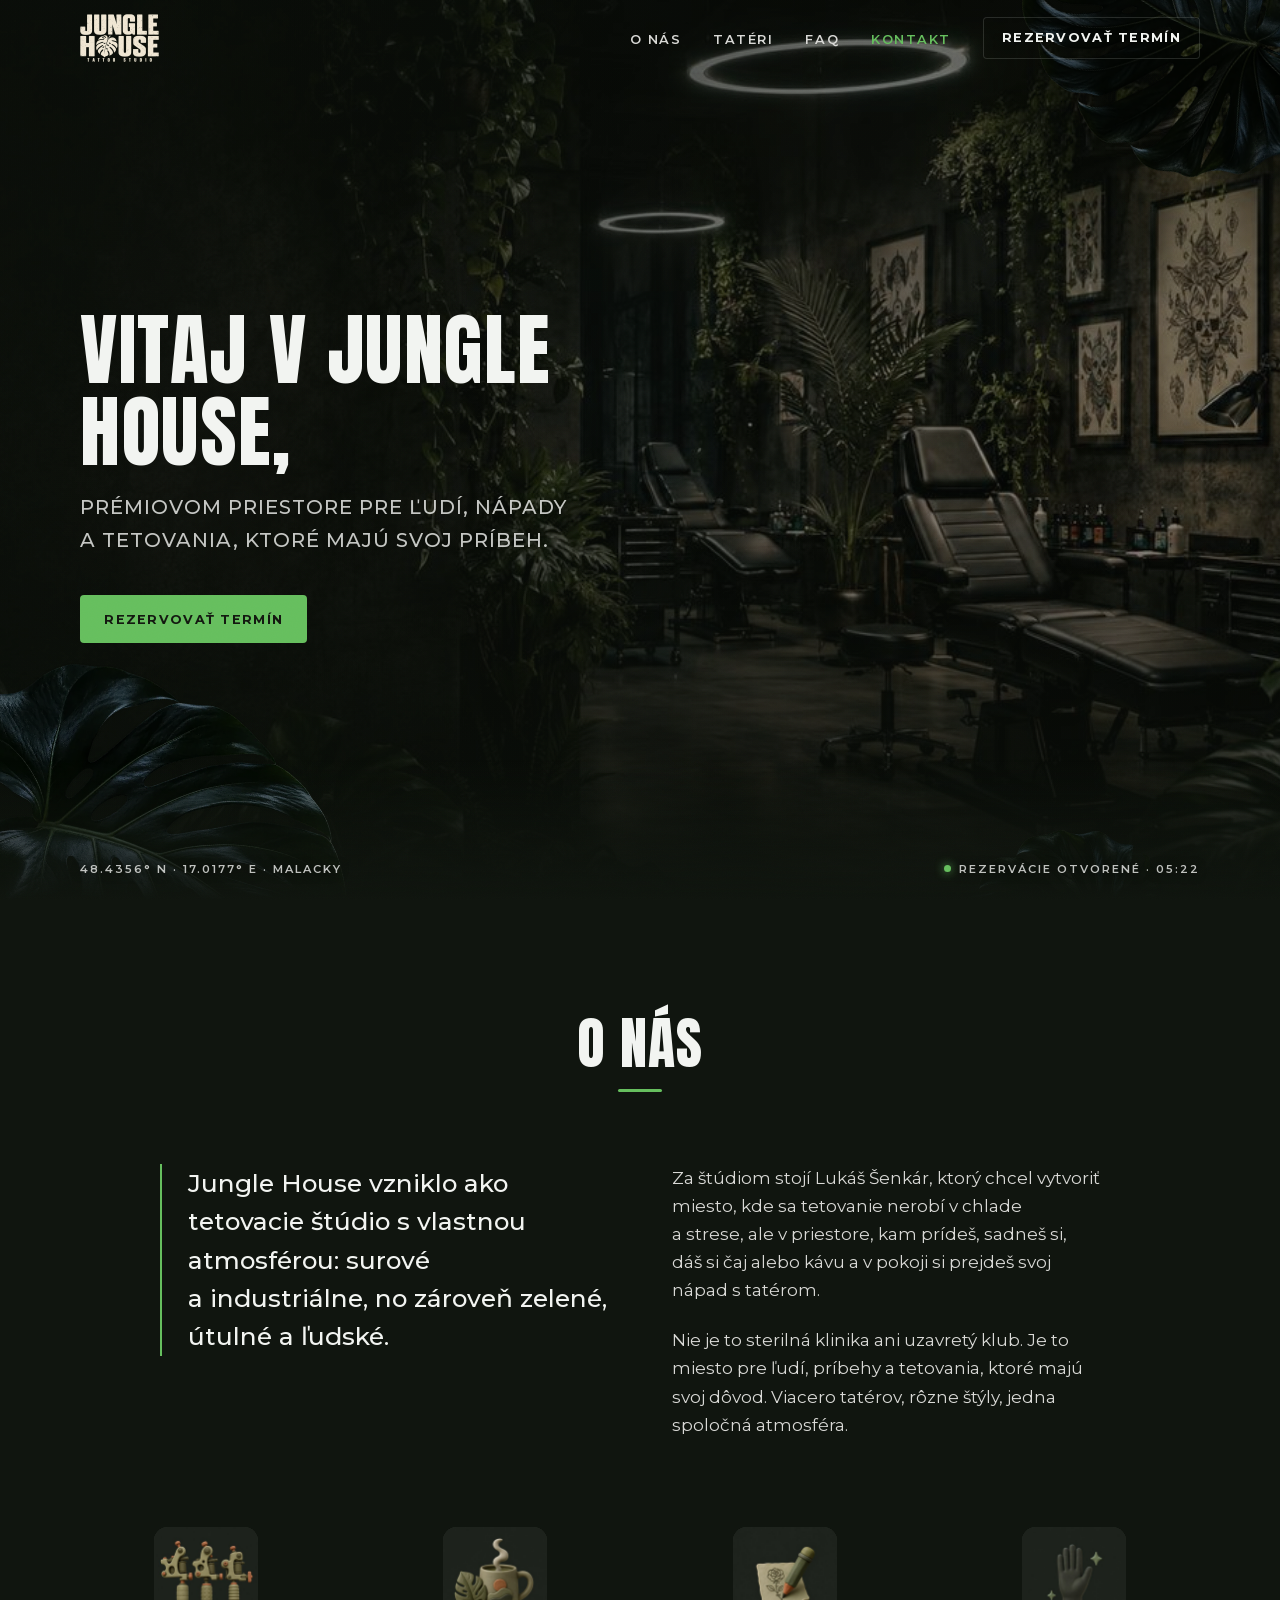
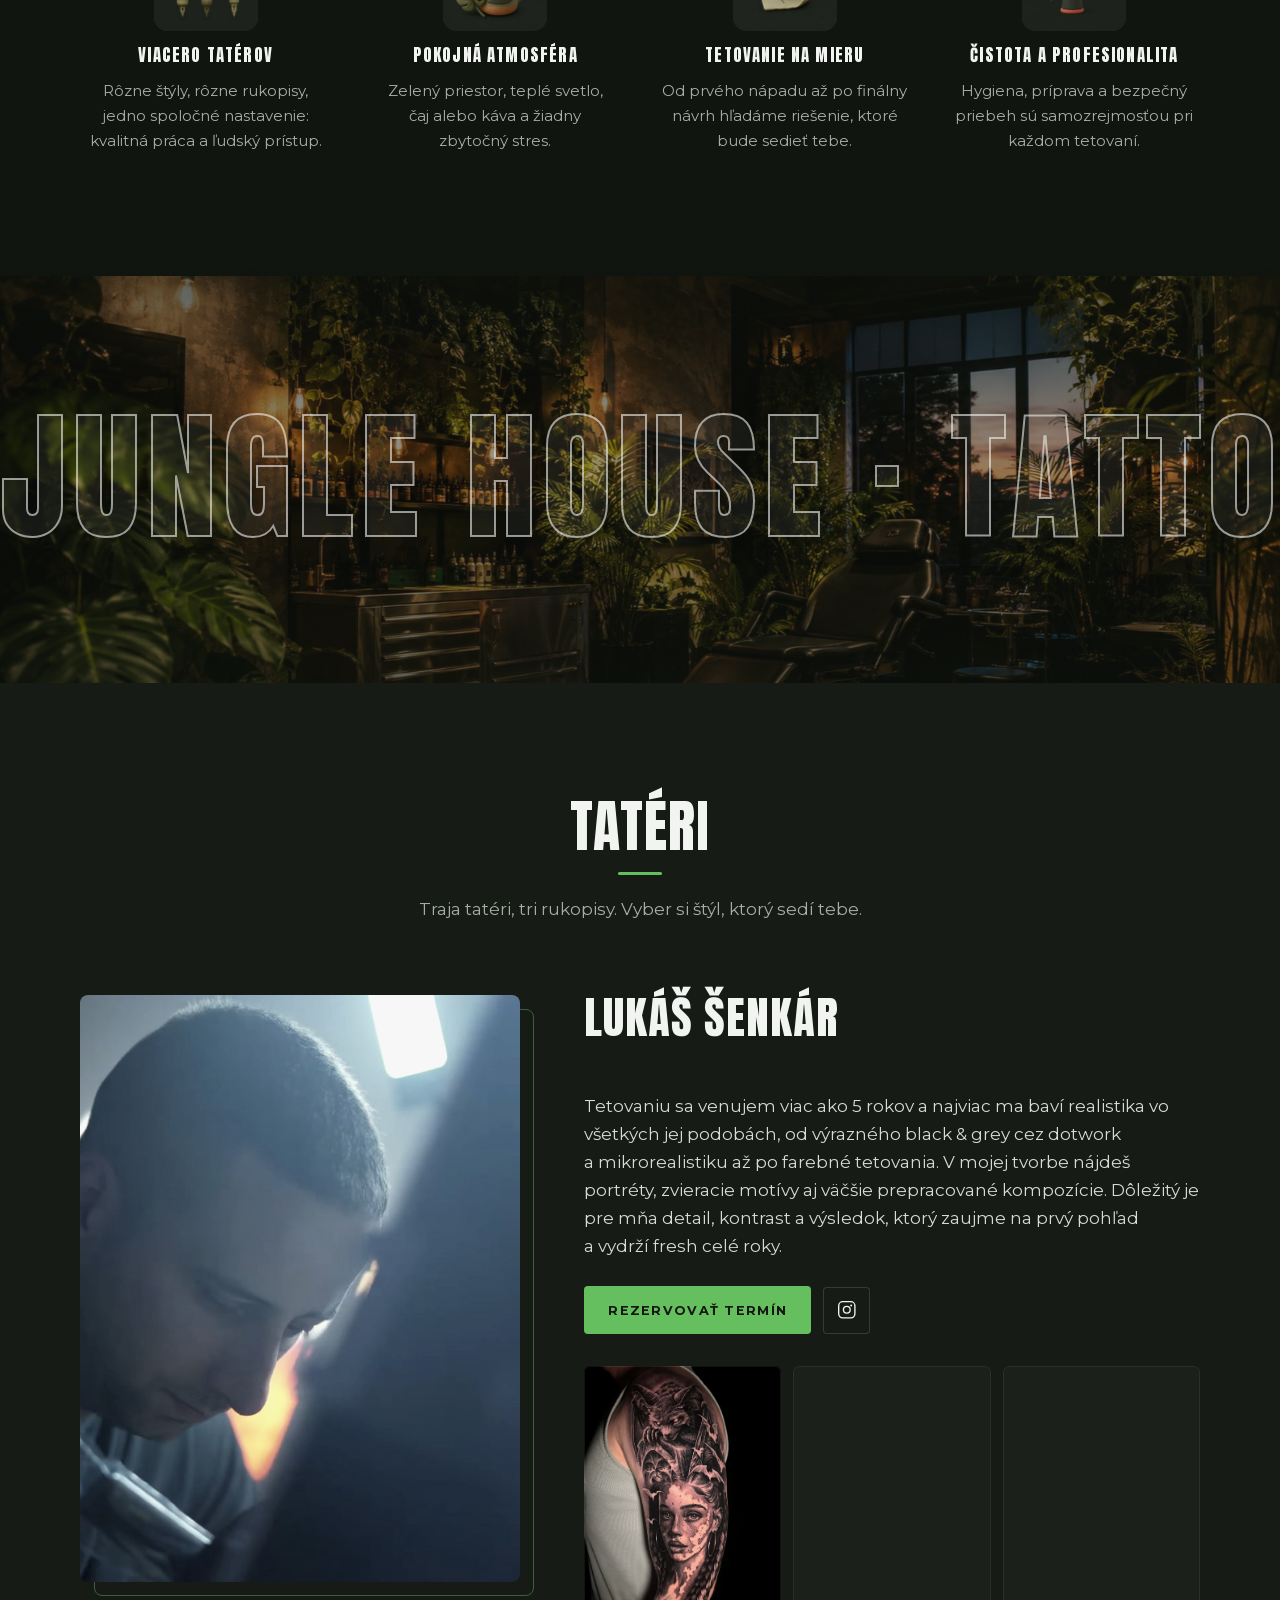
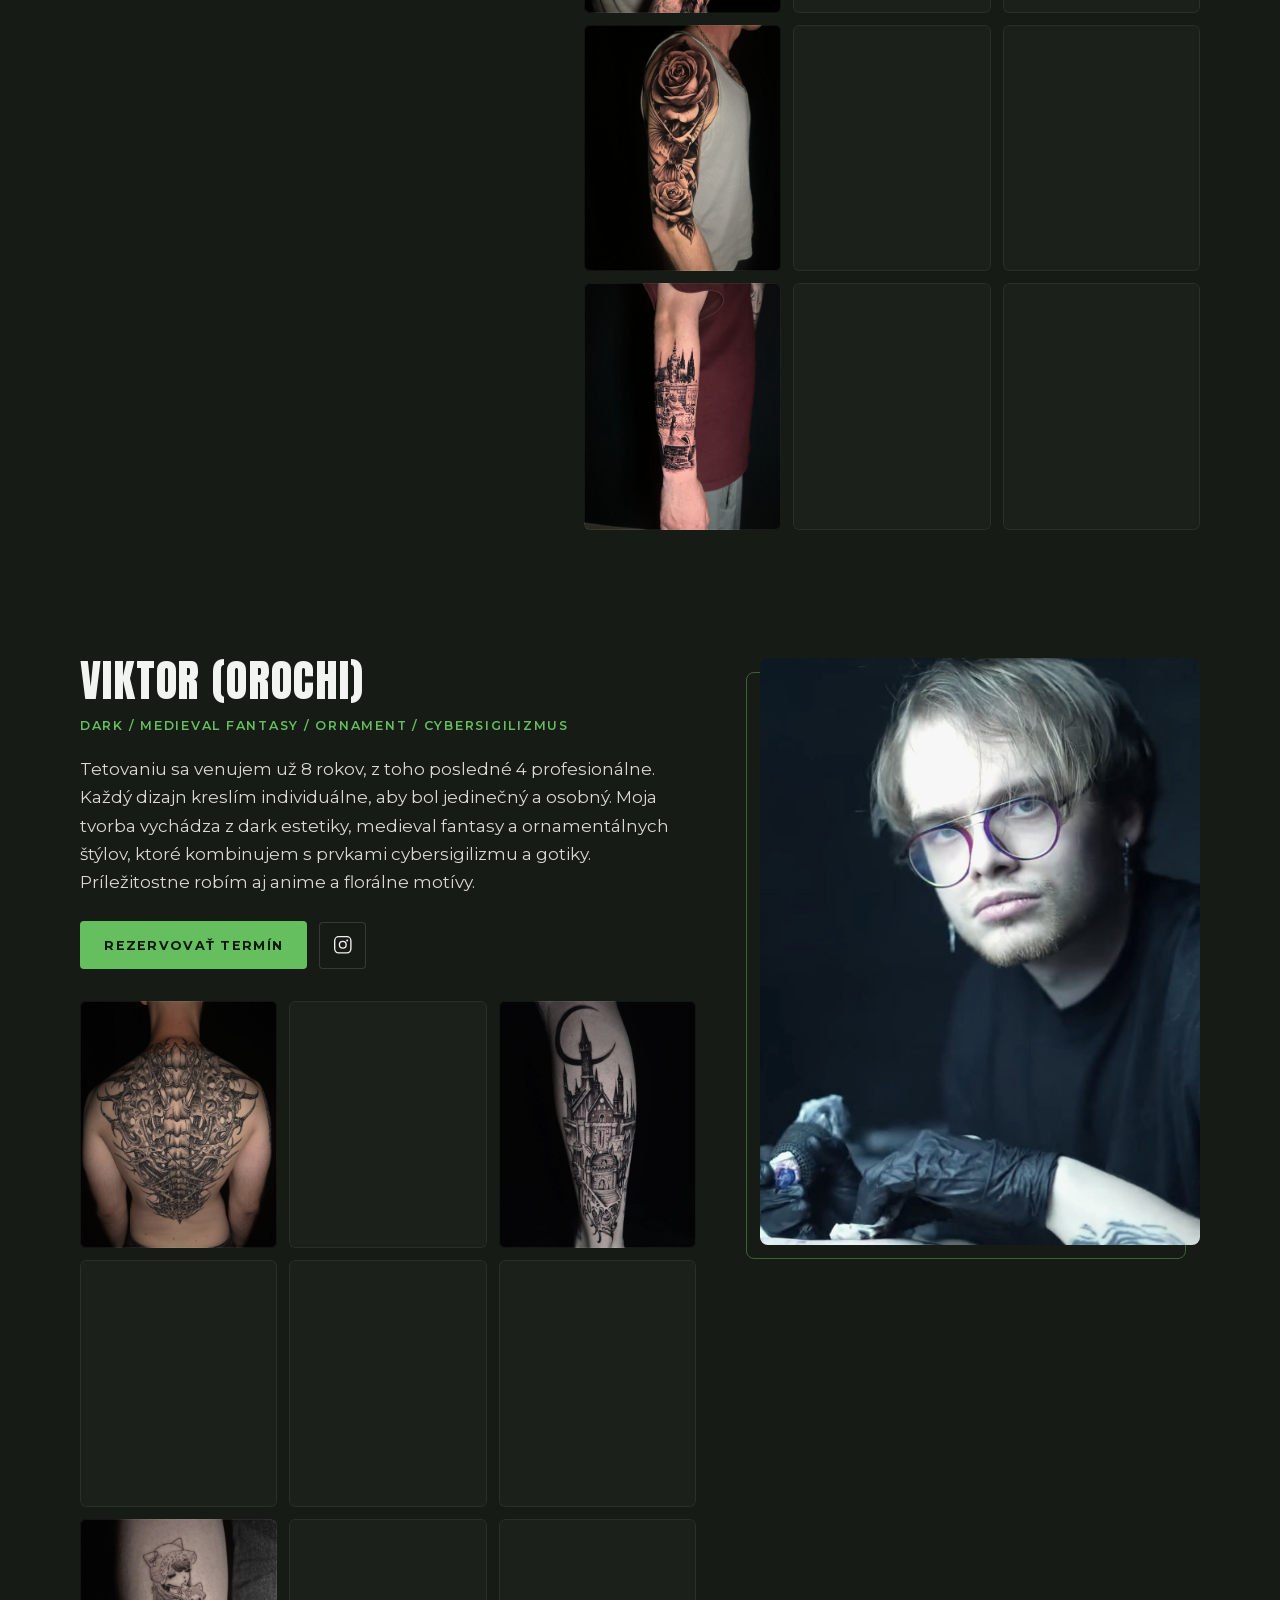
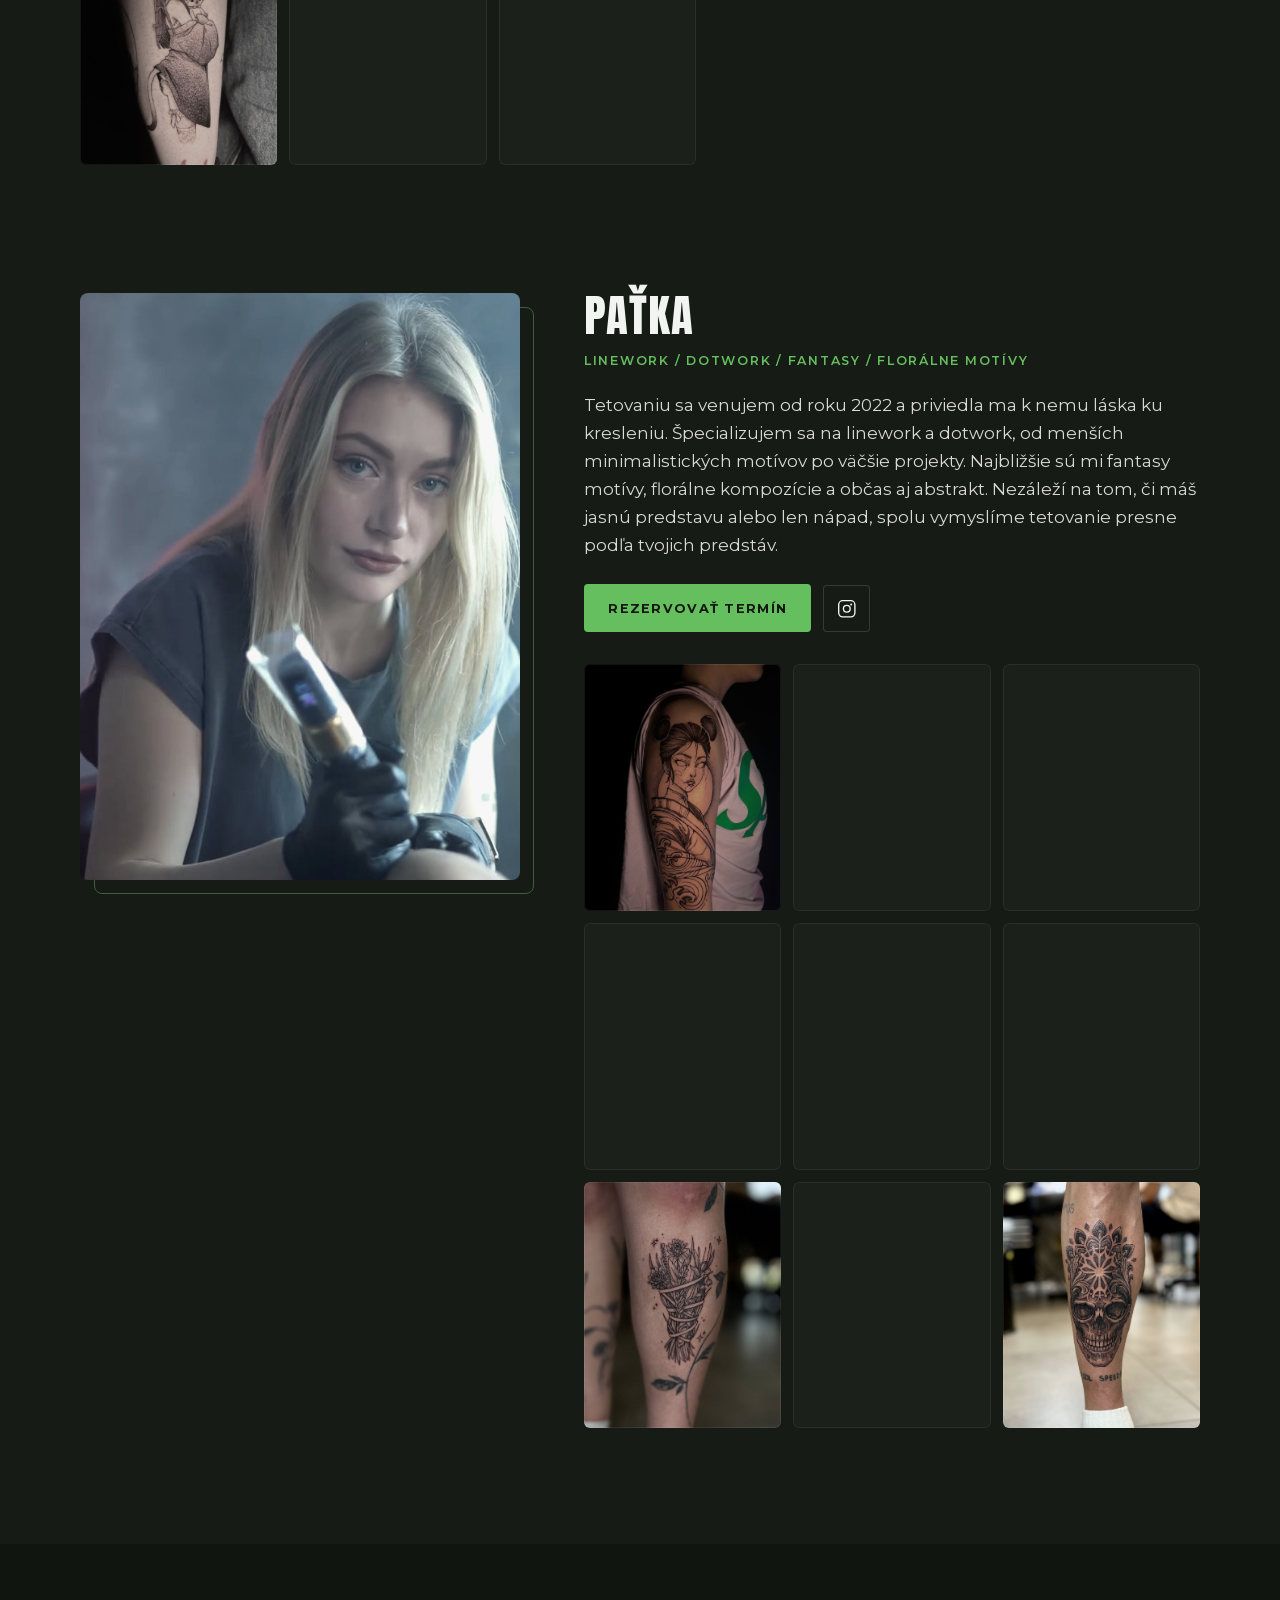
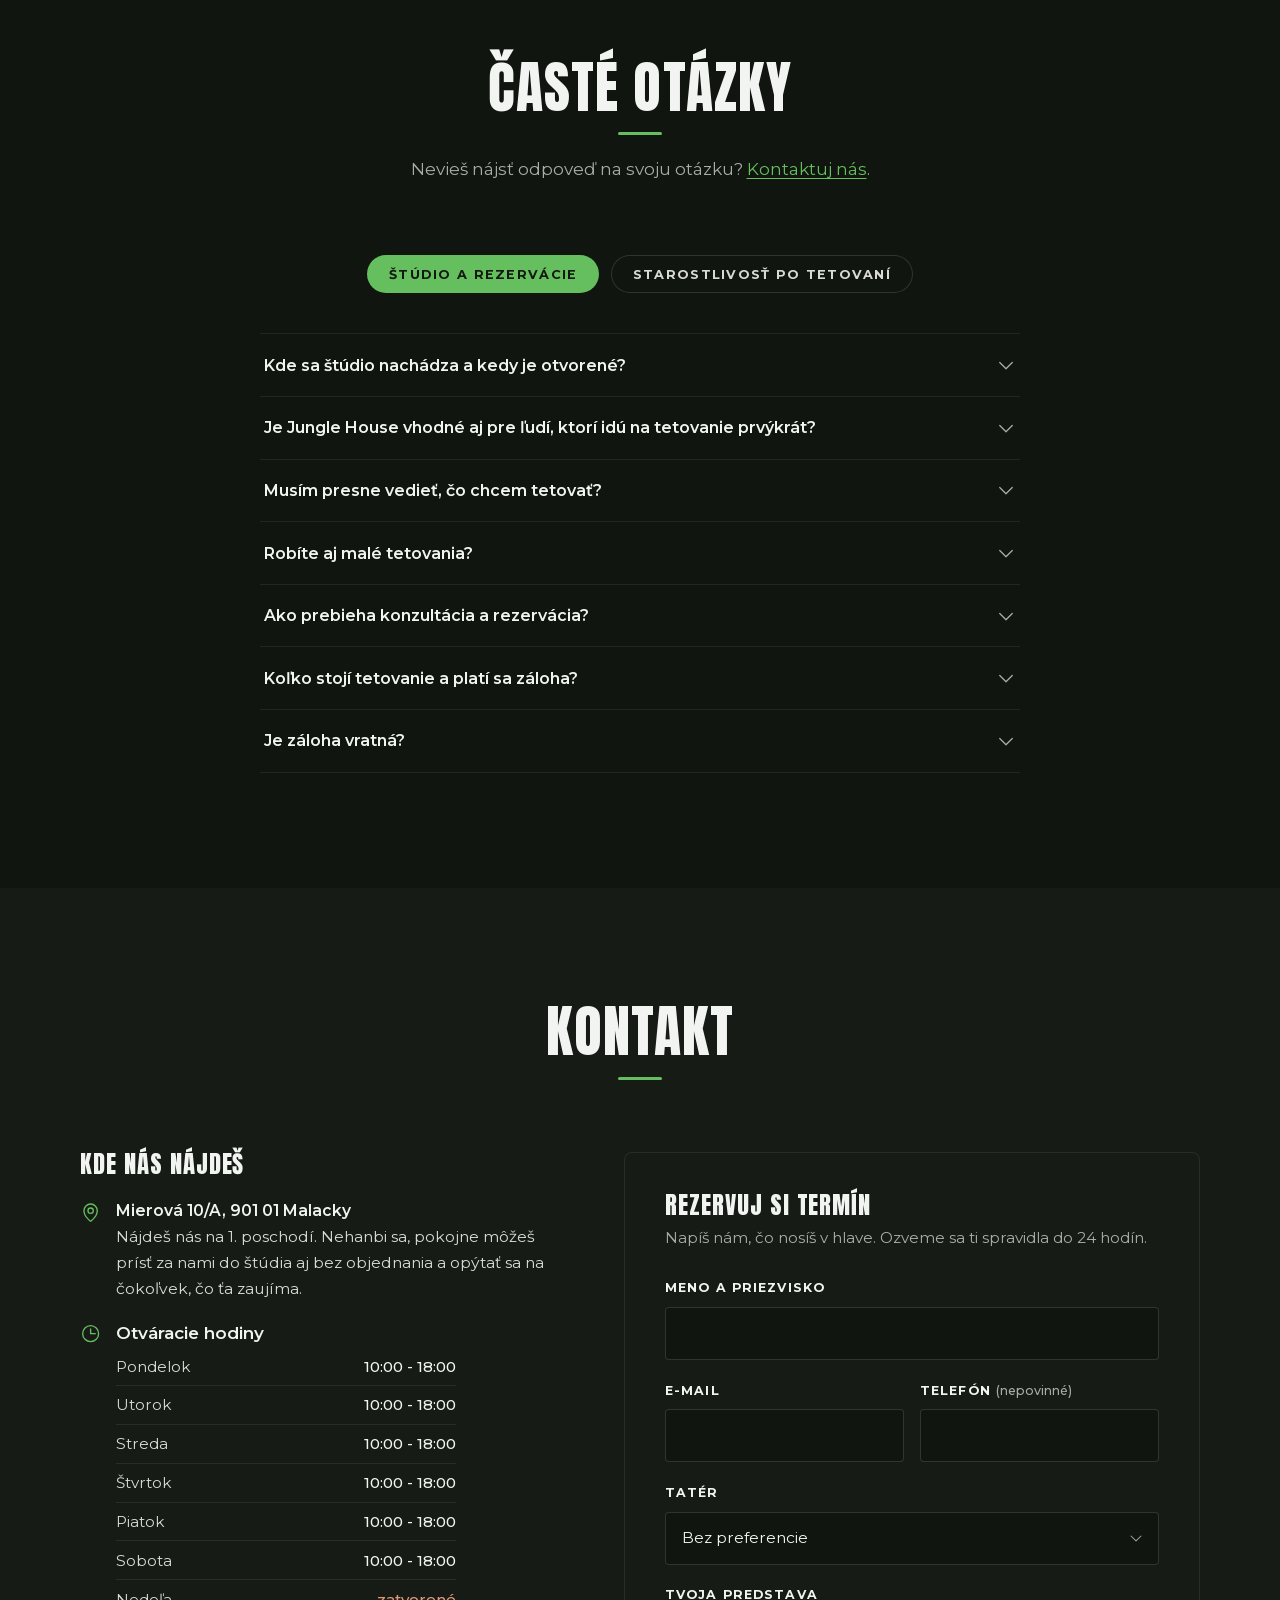
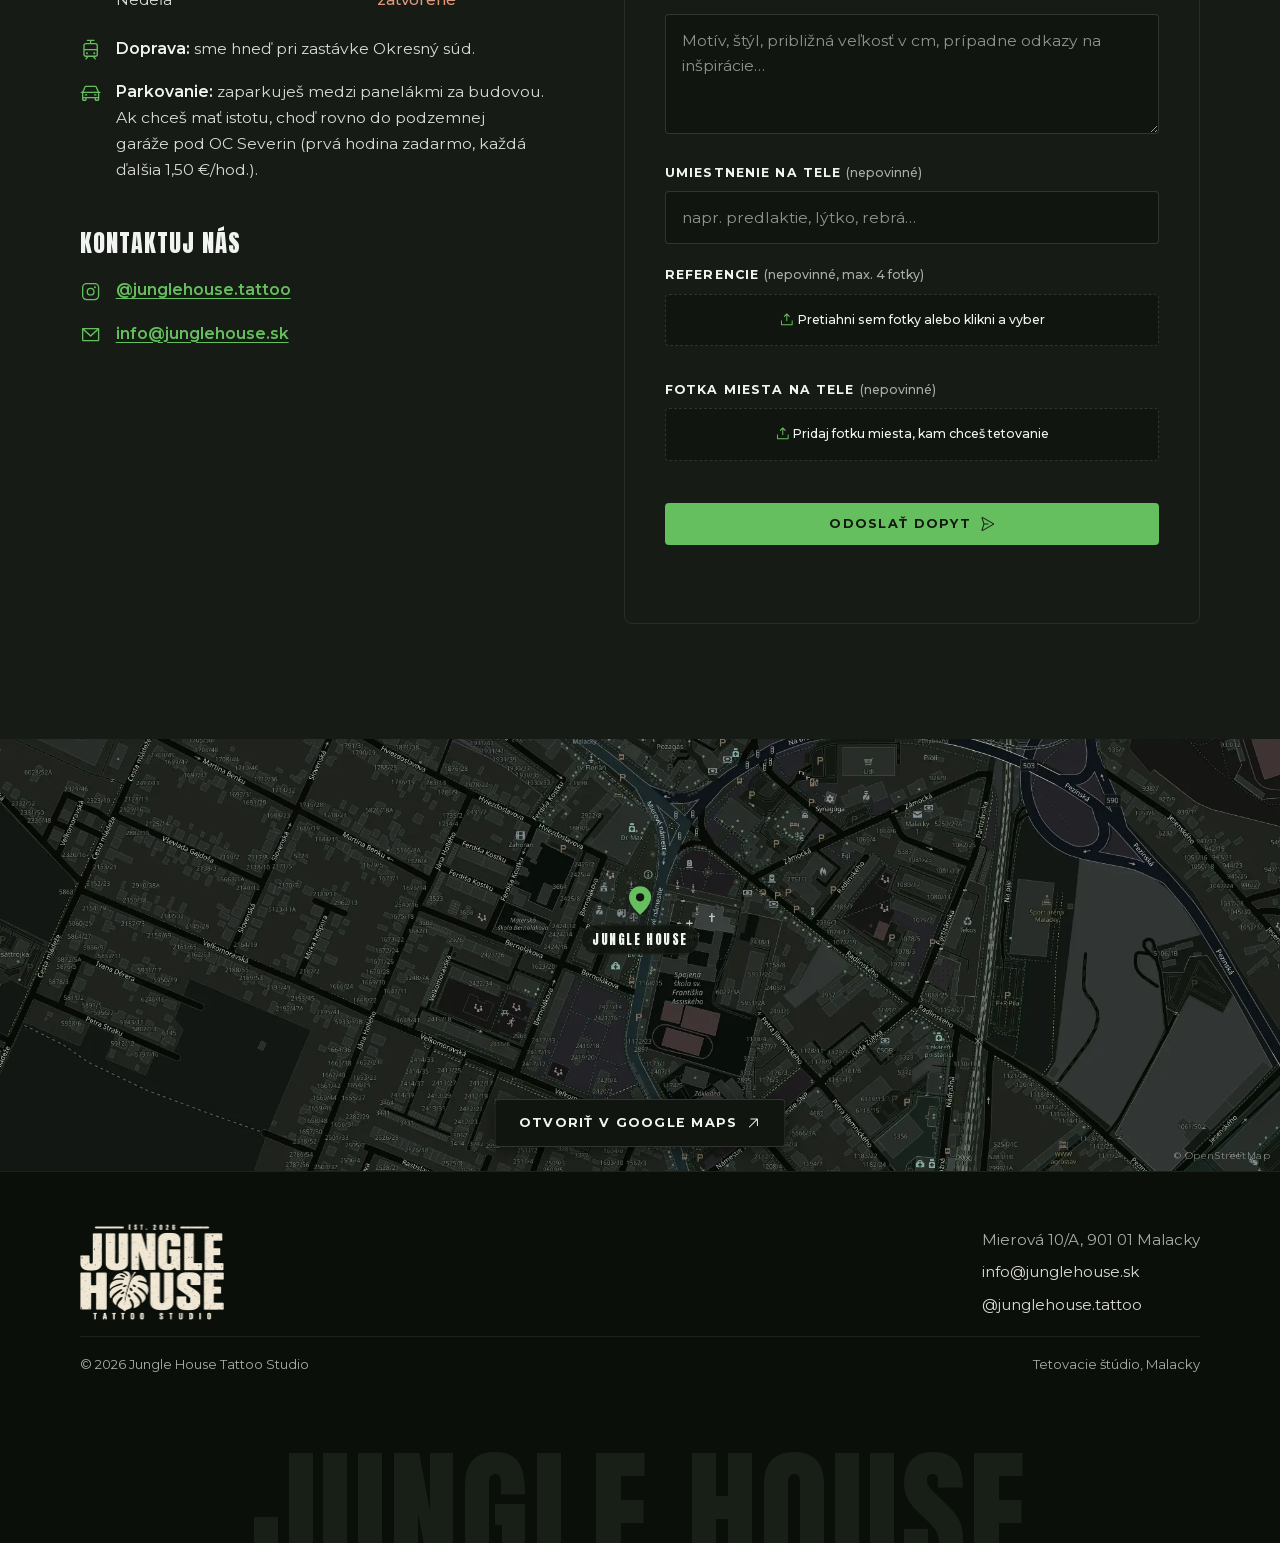
==== index.html @ ab4f171c "Jungle House Tattoo Studio - preview verzia webu Co-Authored-By: Claude Fable 5 <noreply@anthropic.c" ====
<!DOCTYPE html>
<html lang="sk">
<head>
  <meta charset="UTF-8">
  <meta name="viewport" content="width=device-width, initial-scale=1">
  <title>Jungle House Tattoo Studio | Malacky</title>
  <meta name="description" content="Jungle House je tetovacie štúdio v Malackách. Viacero tatérov, rôzne štýly, jedna spoločná atmosféra: surová, industriálna, no zároveň zelená a ľudská. Rezervuj si termín.">
  <link rel="icon" href="data:image/svg+xml,%3Csvg xmlns='http://www.w3.org/2000/svg' viewBox='0 0 100 100'%3E%3Crect width='100' height='100' rx='20' fill='%2310150f'/%3E%3Ctext x='50' y='72' font-size='60' text-anchor='middle'%3E%F0%9F%8C%BF%3C/text%3E%3C/svg%3E">
  <meta property="og:title" content="Jungle House Tattoo Studio | Malacky">
  <meta property="og:description" content="Prémiový priestor pre ľudí, nápady a tetovania, ktoré majú svoj príbeh.">
  <meta property="og:image" content="https://junglehouse.sk/assets/brand/hero-1280.jpg">
  <meta property="og:url" content="https://junglehouse.sk/">
  <meta property="og:type" content="website">
  <link rel="canonical" href="https://junglehouse.sk/">
  <script>document.documentElement.classList.add('js');</script>
  <link rel="preload" as="font" type="font/woff2" href="assets/fonts/anton-400-latin.woff2" crossorigin>
  <link rel="preload" as="font" type="font/woff2" href="assets/fonts/anton-400-latin-ext.woff2" crossorigin>
  <link rel="preload" as="image" href="assets/brand/hero-2000.jpg" imagesrcset="assets/brand/hero-768.jpg 768w, assets/brand/hero-1280.jpg 1280w, assets/brand/hero-2000.jpg 2000w" imagesizes="100vw" fetchpriority="high">
  <link rel="stylesheet" href="assets/fonts/fonts.css">
  <link rel="stylesheet" href="styles.css">
  <script type="application/ld+json">
  {
    "@context": "https://schema.org",
    "@type": "TattooParlor",
    "name": "Jungle House Tattoo Studio",
    "description": "Tetovacie štúdio v Malackách. Viacero tatérov, rôzne štýly, jedna spoločná atmosféra.",
    "address": {
      "@type": "PostalAddress",
      "streetAddress": "Mierová 10/A",
      "addressLocality": "Malacky",
      "postalCode": "901 01",
      "addressCountry": "SK"
    },
    "email": "info@junglehouse.sk",
    "sameAs": ["https://www.instagram.com/junglehouse.tattoo/"],
    "openingHoursSpecification": [{
      "@type": "OpeningHoursSpecification",
      "dayOfWeek": ["Monday","Tuesday","Wednesday","Thursday","Friday","Saturday"],
      "opens": "10:00",
      "closes": "18:00"
    }]
  }
  </script>
  <script type="application/ld+json">
  {
    "@context": "https://schema.org",
    "@type": "FAQPage",
    "mainEntity": [
      {"@type":"Question","name":"Kde sa štúdio nachádza a kedy je otvorené?","acceptedAnswer":{"@type":"Answer","text":"Nájdeš nás na adrese Mierová 10/A, 901 01 Malacky, na 1. poschodí. Otvorené máme pondelok až sobotu od 10:00 do 18:00. Fungujeme najmä na dohodnuté termíny, no pokojne môžeš prísť aj osobne bez objednania."}},
      {"@type":"Question","name":"Je Jungle House vhodné aj pre ľudí, ktorí idú na tetovanie prvýkrát?","acceptedAnswer":{"@type":"Answer","text":"Áno. Dávame si záležať na tom, aby si sa u nás cítil/a pokojne a vedel/a, čo sa bude diať. Všetko ti vysvetlíme krok za krokom."}},
      {"@type":"Question","name":"Musím presne vedieť, čo chcem tetovať?","acceptedAnswer":{"@type":"Answer","text":"Nemusíš. Stačí, ak máš nápad, symbol, štýl alebo len pocit, ktorý chceš preniesť na kožu. Spoločne ho dotiahneme do konkrétneho návrhu."}},
      {"@type":"Question","name":"Robíte aj malé tetovania?","acceptedAnswer":{"@type":"Answer","text":"Áno, venujeme sa aj menším motívom. Dôležité je, aby bol návrh technicky vhodný, dobre čitateľný a pekne sa zahojil."}},
      {"@type":"Question","name":"Ako prebieha konzultácia a rezervácia?","acceptedAnswer":{"@type":"Answer","text":"Napíš nám cez formulár, e-mail alebo Instagram a pošli nám svoju predstavu, miesto na tele, približnú veľkosť a referencie. Podľa toho ti odporučíme vhodného tatéra, povieme orientačnú cenu a dohodneme termín."}},
      {"@type":"Question","name":"Koľko stojí tetovanie a platí sa záloha?","acceptedAnswer":{"@type":"Answer","text":"Cena sa odvíja od veľkosti, detailnosti motívu, umiestnenia a času práce, preto ju riešime individuálne. Pri potvrdení termínu sa platí nevratná záloha, ktorá sa odpočíta z výslednej ceny tetovania."}},
      {"@type":"Question","name":"Ako sa mám starať o nové tetovanie?","acceptedAnswer":{"@type":"Answer","text":"Po tetovaní od nás dostaneš presné pokyny. Základom je udržiavať tetovanie čisté, jemne hydratovať a nechať ho pokojne sa hojiť."}}
    ]
  }
  </script>
</head>
<body>

  <svg xmlns="http://www.w3.org/2000/svg" style="display:none" aria-hidden="true"><symbol id="i-instagram-logo" viewBox="0 0 256 256"><path d="M128,80a48,48,0,1,0,48,48A48.05,48.05,0,0,0,128,80Zm0,80a32,32,0,1,1,32-32A32,32,0,0,1,128,160ZM176,24H80A56.06,56.06,0,0,0,24,80v96a56.06,56.06,0,0,0,56,56h96a56.06,56.06,0,0,0,56-56V80A56.06,56.06,0,0,0,176,24Zm40,152a40,40,0,0,1-40,40H80a40,40,0,0,1-40-40V80A40,40,0,0,1,80,40h96a40,40,0,0,1,40,40ZM192,76a12,12,0,1,1-12-12A12,12,0,0,1,192,76Z"/></symbol><symbol id="i-envelope-simple" viewBox="0 0 256 256"><path d="M224,48H32a8,8,0,0,0-8,8V192a16,16,0,0,0,16,16H216a16,16,0,0,0,16-16V56A8,8,0,0,0,224,48ZM203.43,64,128,133.15,52.57,64ZM216,192H40V74.19l82.59,75.71a8,8,0,0,0,10.82,0L216,74.19V192Z"/></symbol><symbol id="i-phone" viewBox="0 0 256 256"><path d="M222.37,158.46l-47.11-21.11-.13-.06a16,16,0,0,0-15.17,1.4,8.12,8.12,0,0,0-.75.56L134.87,160c-15.42-7.49-31.34-23.29-38.83-38.51l20.78-24.71c.2-.25.39-.5.57-.77a16,16,0,0,0,1.32-15.06l0-.12L97.54,33.64a16,16,0,0,0-16.62-9.52A56.26,56.26,0,0,0,32,80c0,79.4,64.6,144,144,144a56.26,56.26,0,0,0,55.88-48.92A16,16,0,0,0,222.37,158.46ZM176,208A128.14,128.14,0,0,1,48,80,40.2,40.2,0,0,1,82.87,40a.61.61,0,0,0,0,.12l21,47L83.2,111.86a6.13,6.13,0,0,0-.57.77,16,16,0,0,0-1,15.7c9.06,18.53,27.73,37.06,46.46,46.11a16,16,0,0,0,15.75-1.14,8.44,8.44,0,0,0,.74-.56L168.89,152l47,21.05h0s.08,0,.11,0A40.21,40.21,0,0,1,176,208Z"/></symbol><symbol id="i-map-pin" viewBox="0 0 256 256"><path d="M128,64a40,40,0,1,0,40,40A40,40,0,0,0,128,64Zm0,64a24,24,0,1,1,24-24A24,24,0,0,1,128,128Zm0-112a88.1,88.1,0,0,0-88,88c0,31.4,14.51,64.68,42,96.25a254.19,254.19,0,0,0,41.45,38.3,8,8,0,0,0,9.18,0A254.19,254.19,0,0,0,174,200.25c27.45-31.57,42-64.85,42-96.25A88.1,88.1,0,0,0,128,16Zm0,206c-16.53-13-72-60.75-72-118a72,72,0,0,1,144,0C200,161.23,144.53,209,128,222Z"/></symbol><symbol id="i-arrow-up" viewBox="0 0 256 256"><path d="M205.66,117.66a8,8,0,0,1-11.32,0L136,59.31V216a8,8,0,0,1-16,0V59.31L61.66,117.66a8,8,0,0,1-11.32-11.32l72-72a8,8,0,0,1,11.32,0l72,72A8,8,0,0,1,205.66,117.66Z"/></symbol><symbol id="i-caret-down" viewBox="0 0 256 256"><path d="M213.66,101.66l-80,80a8,8,0,0,1-11.32,0l-80-80A8,8,0,0,1,53.66,90.34L128,164.69l74.34-74.35a8,8,0,0,1,11.32,11.32Z"/></symbol><symbol id="i-caret-left" viewBox="0 0 256 256"><path d="M165.66,202.34a8,8,0,0,1-11.32,11.32l-80-80a8,8,0,0,1,0-11.32l80-80a8,8,0,0,1,11.32,11.32L91.31,128Z"/></symbol><symbol id="i-caret-right" viewBox="0 0 256 256"><path d="M181.66,133.66l-80,80a8,8,0,0,1-11.32-11.32L164.69,128,90.34,53.66a8,8,0,0,1,11.32-11.32l80,80A8,8,0,0,1,181.66,133.66Z"/></symbol><symbol id="i-x" viewBox="0 0 256 256"><path d="M205.66,194.34a8,8,0,0,1-11.32,11.32L128,139.31,61.66,205.66a8,8,0,0,1-11.32-11.32L116.69,128,50.34,61.66A8,8,0,0,1,61.66,50.34L128,116.69l66.34-66.35a8,8,0,0,1,11.32,11.32L139.31,128Z"/></symbol><symbol id="i-upload-simple" viewBox="0 0 256 256"><path d="M224,144v64a8,8,0,0,1-8,8H40a8,8,0,0,1-8-8V144a8,8,0,0,1,16,0v56H208V144a8,8,0,0,1,16,0ZM93.66,77.66,120,51.31V144a8,8,0,0,0,16,0V51.31l26.34,26.35a8,8,0,0,0,11.32-11.32l-40-40a8,8,0,0,0-11.32,0l-40,40A8,8,0,0,0,93.66,77.66Z"/></symbol><symbol id="i-clock" viewBox="0 0 256 256"><path d="M128,24A104,104,0,1,0,232,128,104.11,104.11,0,0,0,128,24Zm0,192a88,88,0,1,1,88-88A88.1,88.1,0,0,1,128,216Zm64-88a8,8,0,0,1-8,8H128a8,8,0,0,1-8-8V72a8,8,0,0,1,16,0v48h48A8,8,0,0,1,192,128Z"/></symbol><symbol id="i-tram" viewBox="0 0 256 256"><path d="M184,48H136V24h32a8,8,0,0,0,0-16H88a8,8,0,0,0,0,16h32V48H72A32,32,0,0,0,40,80V184a32,32,0,0,0,32,32h8L65.6,235.2a8,8,0,1,0,12.8,9.6L100,216h56l21.6,28.8a8,8,0,1,0,12.8-9.6L176,216h8a32,32,0,0,0,32-32V80A32,32,0,0,0,184,48ZM72,64H184a16,16,0,0,1,16,16v40H56V80A16,16,0,0,1,72,64ZM184,200H72a16,16,0,0,1-16-16V136H200v48A16,16,0,0,1,184,200ZM96,172a12,12,0,1,1-12-12A12,12,0,0,1,96,172Zm88,0a12,12,0,1,1-12-12A12,12,0,0,1,184,172Z"/></symbol><symbol id="i-car" viewBox="0 0 256 256"><path d="M240,104H229.2L201.42,41.5A16,16,0,0,0,186.8,32H69.2a16,16,0,0,0-14.62,9.5L26.8,104H16a8,8,0,0,0,0,16h8v80a16,16,0,0,0,16,16H64a16,16,0,0,0,16-16V184h96v16a16,16,0,0,0,16,16h24a16,16,0,0,0,16-16V120h8a8,8,0,0,0,0-16ZM69.2,48H186.8l24.89,56H44.31ZM64,200H40V184H64Zm128,0V184h24v16Zm24-32H40V120H216ZM56,144a8,8,0,0,1,8-8H80a8,8,0,0,1,0,16H64A8,8,0,0,1,56,144Zm112,0a8,8,0,0,1,8-8h16a8,8,0,0,1,0,16H176A8,8,0,0,1,168,144Z"/></symbol><symbol id="i-arrow-up-right" viewBox="0 0 256 256"><path d="M200,64V168a8,8,0,0,1-16,0V83.31L69.66,197.66a8,8,0,0,1-11.32-11.32L172.69,72H88a8,8,0,0,1,0-16H192A8,8,0,0,1,200,64Z"/></symbol><symbol id="i-paper-plane-right" viewBox="0 0 256 256"><path d="M231.87,114l-168-95.89A16,16,0,0,0,40.92,37.34L71.55,128,40.92,218.67A16,16,0,0,0,56,240a16.15,16.15,0,0,0,7.93-2.1l167.92-96.05a16,16,0,0,0,.05-27.89ZM56,224a.56.56,0,0,0,0-.12L85.74,136H144a8,8,0,0,0,0-16H85.74L56.06,32.16A.46.46,0,0,0,56,32l168,95.83Z"/></symbol></svg>

  <div class="progress" id="progress" aria-hidden="true"></div>

  <header class="nav" id="nav">
    <div class="nav-inner">
      <a class="brand" href="#hore" aria-label="Jungle House Tattoo Studio, na začiatok stránky">
        <img src="assets/brand/logo-nav.png" alt="Jungle House Tattoo Studio" width="316" height="192" decoding="async">
      </a>
      <nav aria-label="Hlavná navigácia">
        <ul class="nav-links" id="nav-links">
          <li><a href="#o-nas">O nás</a></li>
          <li><a href="#tateri">Tatéri</a></li>
          <li><a href="#faq">FAQ</a></li>
          <li><a href="#kontakt">Kontakt</a></li>
          <li><a class="btn btn-ghost" href="#rezervacia">Rezervovať termín</a></li>
        </ul>
      </nav>
      <button class="nav-toggle" id="nav-toggle" aria-expanded="false" aria-controls="nav-links" aria-label="Otvoriť menu">
        <i></i><i></i><i></i>
      </button>
    </div>
  </header>

  <main id="hore">

    <!-- ================= HERO ================= -->
    <section class="hero" aria-label="Úvod">
      <div class="hero-bg">
        <img src="assets/brand/hero-2000.jpg"
             srcset="assets/brand/hero-768.jpg 768w, assets/brand/hero-1280.jpg 1280w, assets/brand/hero-2000.jpg 2000w"
             sizes="100vw"
             alt="Tmavý interiér štúdia Jungle House: tetovacie kreslá, kruhové svetlá, stena s kresbami a džungľa rastlín"
             fetchpriority="high" decoding="async" id="hero-img">
      </div>
      <div class="hero-scrim"></div>
      <div class="hero-leaves" aria-hidden="true">
        <div class="hero-leaf l1" data-depth="1"><img src="assets/brand/leaf-1.webp" alt="" width="900" height="618" decoding="async"></div>
        <div class="hero-leaf l2" data-depth="0.55"><img src="assets/brand/leaf-2.webp" alt="" width="900" height="623" decoding="async"></div>
        <div class="hero-leaf l3" data-depth="0.75"><img src="assets/brand/leaf-2.webp" alt="" width="900" height="623" decoding="async"></div>
      </div>
      <div class="fireflies" id="fireflies" aria-hidden="true"></div>
      <div class="container">
        <div class="hero-content">
          <h1><span class="line"><span class="line-inner h1-top">Vitaj v&nbsp;Jungle House,</span></span><span class="line"><span class="line-inner">prémiovom priestore pre ľudí, nápady a&nbsp;tetovania, ktoré majú svoj príbeh.</span></span></h1>
          <div class="cta-row">
            <a class="btn" href="#rezervacia">Rezervovať termín</a>
          </div>
        </div>
      </div>
      <div class="hero-hud" aria-hidden="true">
        <span class="hud-item">48.4356&deg; N &middot; 17.0177&deg; E &middot; Malacky</span>
        <span class="hud-item"><i class="hud-dot"></i>Rezervácie otvorené &middot; <span id="hud-time">--:--</span></span>
      </div>
    </section>

    <!-- ================= O NÁS ================= -->
    <section id="o-nas" aria-labelledby="o-nas-h">
      <div class="container">
        <div class="section-head reveal">
          <h2 id="o-nas-h">O nás</h2>
          <div class="rule" aria-hidden="true"></div>
        </div>
        <div class="about-copy reveal">
          <p class="intro">Jungle House vzniklo ako tetovacie štúdio s&nbsp;vlastnou atmosférou: surové a&nbsp;industriálne, no zároveň zelené, útulné a&nbsp;ľudské.</p>
          <p>Za štúdiom stojí Lukáš Šenkár, ktorý chcel vytvoriť miesto, kde sa tetovanie nerobí v&nbsp;chlade a&nbsp;strese, ale v&nbsp;priestore, kam prídeš, sadneš si, dáš si čaj alebo kávu a&nbsp;v&nbsp;pokoji si prejdeš svoj nápad s&nbsp;tatérom.</p>
          <p>Nie je to sterilná klinika ani uzavretý klub. Je to miesto pre ľudí, príbehy a&nbsp;tetovania, ktoré majú svoj dôvod. Viacero tatérov, rôzne štýly, jedna spoločná atmosféra.</p>
        </div>
        <ul class="values">
          <li class="reveal" style="--i:0">
            <div class="icon-3d"><img src="assets/icons/ludia.jpg" alt="" width="420" height="420" loading="lazy" decoding="async"></div>
            <h3>Viacero tatérov</h3>
            <p>Rôzne štýly, rôzne rukopisy, jedno spoločné nastavenie: kvalitná práca a&nbsp;ľudský prístup.</p>
          </li>
          <li class="reveal" style="--i:1">
            <div class="icon-3d"><img src="assets/icons/domcek.jpg" alt="" width="420" height="420" loading="lazy" decoding="async"></div>
            <h3>Pokojná atmosféra</h3>
            <p>Zelený priestor, teplé svetlo, čaj alebo káva a&nbsp;žiadny zbytočný stres.</p>
          </li>
          <li class="reveal" style="--i:2">
            <div class="icon-3d"><img src="assets/icons/ceruzka.jpg" alt="" width="420" height="420" loading="lazy" decoding="async"></div>
            <h3>Tetovanie na mieru</h3>
            <p>Od prvého nápadu až po finálny návrh hľadáme riešenie, ktoré bude sedieť tebe.</p>
          </li>
          <li class="reveal" style="--i:3">
            <div class="icon-3d"><img src="assets/icons/hviezda.jpg" alt="" width="420" height="420" loading="lazy" decoding="async"></div>
            <h3>Čistota a profesionalita</h3>
            <p>Hygiena, príprava a&nbsp;bezpečný priebeh sú samozrejmosťou pri každom tetovaní.</p>
          </li>
        </ul>
      </div>
    </section>

    <!-- ================= ATMOSFÉRA ================= -->
    <div class="band" aria-hidden="true">
      <img src="assets/brand/band-1800.jpg" alt="" loading="lazy" decoding="async" id="band-img">
      <div class="marquee">
        <div class="marquee-track">
          <span>Jungle House &middot; Tattoo Studio &middot; <em>Malacky</em> &middot;&nbsp;</span>
          <span>Jungle House &middot; Tattoo Studio &middot; <em>Malacky</em> &middot;&nbsp;</span>
        </div>
      </div>
    </div>

    <!-- ================= TATÉRI ================= -->
    <section id="tateri" class="artists-section" aria-labelledby="tateri-h">
      <div class="container">
        <div class="section-head reveal">
          <h2 id="tateri-h">Tatéri</h2>
          <div class="rule" aria-hidden="true"></div>
          <p class="lead">Traja tatéri, tri rukopisy. Vyber si štýl, ktorý sedí tebe.</p>
        </div>

        <!-- Lukáš -->
        <article class="artist" id="lukas">
          <div class="artist-media reveal">
            <div class="frame">
              <img src="assets/portraits/lukas.jpg" alt="Tatér Lukáš Šenkár pri práci v štúdiu" width="667" height="1100" loading="lazy" decoding="async">
            </div>
          </div>
          <div class="artist-info">
            <h3 class="reveal">Lukáš Šenkár</h3>
            <p class="styles reveal">Realistika / Black &amp; Grey / Mikrorealistika / Farebné tetovania</p>
            <p class="bio reveal">Tetovaniu sa venujem viac ako 5 rokov a&nbsp;najviac ma baví realistika vo všetkých jej podobách, od výrazného black &amp; grey cez dotwork a&nbsp;mikrorealistiku až po farebné tetovania. V&nbsp;mojej tvorbe nájdeš portréty, zvieracie motívy aj väčšie prepracované kompozície. Dôležitý je pre mňa detail, kontrast a&nbsp;výsledok, ktorý zaujme na prvý pohľad a&nbsp;vydrží fresh celé roky.</p>
            <div class="artist-cta reveal">
              <a class="btn" href="#rezervacia" data-artist="Lukáš">Rezervovať termín</a>
              <a class="icon-btn" href="https://www.instagram.com/lukas.senkar/" target="_blank" rel="noopener" aria-label="Instagram, Lukáš Šenkár">
                <svg class="icn" aria-hidden="true"><use href="#i-instagram-logo"/></svg>
              </a>
            </div>
            <ul class="gallery" data-gallery="lukas">
              <li class="reveal" style="--i:0"><button class="tile" aria-label="Zväčšiť: Čiernobiely realistický rukáv s chrličom a portrétom ženy"><img src="assets/lukas/47674821-2948-4ded-9e4d-d68c24860ae1.jpg" alt="Čiernobiely realistický rukáv s chrličom, netopiermi a portrétom ženy na ramene" width="975" height="1300" loading="lazy" decoding="async"></button></li>
              <li class="reveal" style="--i:1"><button class="tile" aria-label="Zväčšiť: Realistické tetovanie na hrudi, päsť otca a dieťaťa"><img src="assets/lukas/img-2387.jpg" alt="Realistické tetovanie na hrudi: päsť otca a dieťaťa s vreckovými hodinkami v tvare srdca" width="975" height="1300" loading="lazy" decoding="async"></button></li>
              <li class="reveal" style="--i:2"><button class="tile" aria-label="Zväčšiť: Farebný japonský rukáv so samurajskou prilbou"><img src="assets/lukas/img-3163.jpg" alt="Farebný japonský rukáv so samurajskou prilbou, čerešňovými kvetmi a gejšou" width="975" height="1300" loading="lazy" decoding="async"></button></li>
              <li class="reveal" style="--i:3"><button class="tile" aria-label="Zväčšiť: Čiernobiele tetovanie ruží a letiacej holubice"><img src="assets/lukas/img-5518.jpg" alt="Čiernobiele realistické tetovanie ruží a letiacej holubice na ramene" width="975" height="1300" loading="lazy" decoding="async"></button></li>
              <li class="reveal" style="--i:4"><button class="tile" aria-label="Zväčšiť: Farebné tetovanie spartského bojovníka"><img src="assets/lukas/img-6051.jpg" alt="Farebné realistické tetovanie spartského bojovníka s červeným chocholom na ramene" width="975" height="1300" loading="lazy" decoding="async"></button></li>
              <li class="reveal" style="--i:5"><button class="tile" aria-label="Zväčšiť: Realistické tetovanie Poseidóna"><img src="assets/lukas/img-4251.jpg" alt="Realistické tetovanie Poseidóna s korunou a trojzubcom na predlaktí" width="975" height="1300" loading="lazy" decoding="async"></button></li>
              <li class="reveal" style="--i:6"><button class="tile" aria-label="Zväčšiť: Mikrorealistická panoráma Prahy"><img src="assets/lukas/img-2251.jpg" alt="Mikrorealistická panoráma Prahy s Karlovým mostom na predlaktí" width="975" height="1300" loading="lazy" decoding="async"></button></li>
              <li class="reveal" style="--i:7"><button class="tile" aria-label="Zväčšiť: Realistický portrét chlapca"><img src="assets/lukas/img-1906.jpg" alt="Realistický čiernobiely portrét usmievavého chlapca na hrudi" width="975" height="1300" loading="lazy" decoding="async"></button></li>
              <li class="reveal" style="--i:8"><button class="tile" aria-label="Zväčšiť: Psia labka zložená z detailov psej tváre"><img src="assets/lukas/img-3755.jpg" alt="Mikrorealistická psia labka zložená z očí a ňufáka psa na hrudi" width="1300" height="1300" loading="lazy" decoding="async"></button></li>
            </ul>
          </div>
        </article>

        <!-- Viktor -->
        <article class="artist flip" id="viktor">
          <div class="artist-media reveal">
            <div class="frame">
              <img src="assets/portraits/viktor.jpg" alt="Tatér Viktor (Orochi) pri tetovaní" width="654" height="1100" loading="lazy" decoding="async">
            </div>
          </div>
          <div class="artist-info">
            <h3 class="reveal">Viktor (Orochi)</h3>
            <p class="styles reveal">Dark / Medieval Fantasy / Ornament / Cybersigilizmus</p>
            <p class="bio reveal">Tetovaniu sa venujem už 8 rokov, z&nbsp;toho posledné 4 profesionálne. Každý dizajn kreslím individuálne, aby bol jedinečný a&nbsp;osobný. Moja tvorba vychádza z&nbsp;dark estetiky, medieval fantasy a&nbsp;ornamentálnych štýlov, ktoré kombinujem s&nbsp;prvkami cybersigilizmu a&nbsp;gotiky. Príležitostne robím aj anime a&nbsp;florálne motívy.</p>
            <div class="artist-cta reveal">
              <a class="btn" href="#rezervacia" data-artist="Viktor">Rezervovať termín</a>
              <a class="icon-btn" href="https://www.instagram.com/orochi.tatt/" target="_blank" rel="noopener" aria-label="Instagram, Viktor">
                <svg class="icn" aria-hidden="true"><use href="#i-instagram-logo"/></svg>
              </a>
            </div>
            <ul class="gallery" data-gallery="viktor">
              <li class="reveal" style="--i:0"><button class="tile" aria-label="Zväčšiť: Biomechanické ornamentálne tetovanie chrbta"><img src="assets/viktor/img-6887.jpg" alt="Veľkoplošné biomechanické ornamentálne tetovanie cez celý chrbát" width="975" height="1300" loading="lazy" decoding="async"></button></li>
              <li class="reveal" style="--i:1"><button class="tile" aria-label="Zväčšiť: Stredoveký rytier s mečom"><img src="assets/viktor/img-6889.jpg" alt="Stredoveký rytier s mečom v tŕňovom ornamente na predlaktí" width="1040" height="1300" loading="lazy" decoding="async"></button></li>
              <li class="reveal" style="--i:2"><button class="tile" aria-label="Zväčšiť: Gotický hrad s polmesiacom"><img src="assets/viktor/img-6891.jpg" alt="Gotický hrad s polmesiacom na lýtku" width="1040" height="1300" loading="lazy" decoding="async"></button></li>
              <li class="reveal" style="--i:3"><button class="tile" aria-label="Zväčšiť: Cybersigilistický tŕňový meč"><img src="assets/viktor/img-6886.jpg" alt="Cybersigilistický tŕňový meč na rebrách" width="975" height="1300" loading="lazy" decoding="async"></button></li>
              <li class="reveal" style="--i:4"><button class="tile" aria-label="Zväčšiť: Temná fantasy čarodejnica"><img src="assets/viktor/img-6892.jpg" alt="Temná fantasy čarodejnica s rohatou korunou a tmavou sférou na lýtku" width="1040" height="1300" loading="lazy" decoding="async"></button></li>
              <li class="reveal" style="--i:5"><button class="tile" aria-label="Zväčšiť: Ornamentálny tŕňový kríž s okom"><img src="assets/viktor/img-6890.jpg" alt="Ornamentálny tŕňový kríž s realistickým okom a stonožkami na predkolení" width="1040" height="1300" loading="lazy" decoding="async"></button></li>
              <li class="reveal" style="--i:6"><button class="tile" aria-label="Zväčšiť: Anime tetovanie dievčaťa s mačiatkom"><img src="assets/viktor/img-6888.jpg" alt="Jemné anime tetovanie dievčaťa s mačiatkom na lýtku" width="1040" height="1300" loading="lazy" decoding="async"></button></li>
              <li class="reveal" style="--i:7"><button class="tile" aria-label="Zväčšiť: Stonožka z prasknutej čiernej diery"><img src="assets/viktor/img-6893.jpg" alt="Stonožka vyliezajúca z prasknutej čiernej diery na hrudi" width="1040" height="1300" loading="lazy" decoding="async"></button></li>
              <li class="reveal" style="--i:8"><button class="tile" aria-label="Zväčšiť: Lebka so samurajskou prilbou"><img src="assets/viktor/img-6894.jpg" alt="Lebka so samurajskou prilbou kabuto na ramene" width="975" height="1300" loading="lazy" decoding="async"></button></li>
            </ul>
          </div>
        </article>

        <!-- Paťka -->
        <article class="artist" id="patka">
          <div class="artist-media reveal">
            <div class="frame">
              <img src="assets/portraits/patka.jpg" alt="Tatérka Paťka s tetovacím strojčekom" width="614" height="1100" loading="lazy" decoding="async">
            </div>
          </div>
          <div class="artist-info">
            <h3 class="reveal">Paťka</h3>
            <p class="styles reveal">Linework / Dotwork / Fantasy / Florálne motívy</p>
            <p class="bio reveal">Tetovaniu sa venujem od roku 2022 a&nbsp;priviedla ma k&nbsp;nemu láska ku kresleniu. Špecializujem sa na linework a&nbsp;dotwork, od menších minimalistických motívov po väčšie projekty. Najbližšie sú mi fantasy motívy, florálne kompozície a&nbsp;občas aj abstrakt. Nezáleží na tom, či máš jasnú predstavu alebo len nápad, spolu vymyslíme tetovanie presne podľa tvojich predstáv.</p>
            <div class="artist-cta reveal">
              <a class="btn" href="#rezervacia" data-artist="Paťka">Rezervovať termín</a>
              <a class="icon-btn" href="https://www.instagram.com/junglehouse.tattoo/" target="_blank" rel="noopener" aria-label="Instagram, Paťka">
                <svg class="icn" aria-hidden="true"><use href="#i-instagram-logo"/></svg>
              </a>
            </div>
            <ul class="gallery" data-gallery="patka">
              <li class="reveal" style="--i:0"><button class="tile" aria-label="Zväčšiť: Sketch tetovanie gejše s vlnami"><img src="assets/patka/img-6904.jpg" alt="Sketch tetovanie gejše s vlnami na ramene" width="975" height="1300" loading="lazy" decoding="async"></button></li>
              <li class="reveal" style="--i:1"><button class="tile" aria-label="Zväčšiť: Abstraktný portrét ženy v dyme"><img src="assets/patka/img-6912.jpg" alt="Abstraktný portrét ženy v dyme na predlaktí" width="975" height="1300" loading="lazy" decoding="async"></button></li>
              <li class="reveal" style="--i:2"><button class="tile" aria-label="Zväčšiť: Zajac v abstraktnom atramentovom štýle"><img src="assets/patka/img-6895.jpg" alt="Tetovanie zajaca v abstraktnom atramentovom štýle na predlaktí" width="1266" height="1300" loading="lazy" decoding="async"></button></li>
              <li class="reveal" style="--i:3"><button class="tile" aria-label="Zväčšiť: Jack a Sally v srdci z tŕnia"><img src="assets/patka/img-6896.jpg" alt="Jack a Sally v srdci z tŕnia s duchom a netopiermi na ramene" width="975" height="1300" loading="lazy" decoding="async"></button></li>
              <li class="reveal" style="--i:4"><button class="tile" aria-label="Zväčšiť: Dotwork labuť s trávami"><img src="assets/patka/img-6901.jpg" alt="Dotwork tetovanie labute s trávami na lýtku" width="902" height="1300" loading="lazy" decoding="async"></button></li>
              <li class="reveal" style="--i:5"><button class="tile" aria-label="Zväčšiť: Pavúk s pavučinou a lebkou"><img src="assets/patka/img-6913.jpg" alt="Tetovanie pavúka s pavučinou a lebkou na predlaktí" width="975" height="1300" loading="lazy" decoding="async"></button></li>
              <li class="reveal" style="--i:6"><button class="tile" aria-label="Zväčšiť: Linkový zväzok kvetov a byliniek"><img src="assets/patka/img-6898.jpg" alt="Jemné linkové tetovanie zväzku kvetov a byliniek na lýtku" width="975" height="1300" loading="lazy" decoding="async"></button></li>
              <li class="reveal" style="--i:7"><button class="tile" aria-label="Zväčšiť: Minimalistické kvetinové tetovanie"><img src="assets/patka/img-6905.jpg" alt="Minimalistické kvetinové tetovanie na boku stehna" width="975" height="1300" loading="lazy" decoding="async"></button></li>
              <li class="reveal" style="--i:8"><button class="tile" aria-label="Zväčšiť: Ornamentálna lebka s mandalou"><img src="assets/patka/img-6906.jpg" alt="Ornamentálna lebka s mandalou na lýtku" width="975" height="1300" loading="lazy" decoding="async"></button></li>
            </ul>
          </div>
        </article>
      </div>
    </section>

    <!-- ================= FAQ ================= -->
    <section id="faq" aria-labelledby="faq-h">
      <div class="container">
        <div class="section-head reveal">
          <h2 id="faq-h">Časté otázky</h2>
          <div class="rule" aria-hidden="true"></div>
          <p class="lead">Nevieš nájsť odpoveď na svoju otázku? <a href="#kontakt">Kontaktuj nás</a>.</p>
        </div>

        <div class="faq-tabs reveal">
          <button class="faq-tab" id="tab-studio" aria-pressed="true" aria-controls="panel-studio">Štúdio a rezervácie</button>
          <button class="faq-tab" id="tab-aftercare" aria-pressed="false" aria-controls="panel-aftercare">Starostlivosť po tetovaní</button>
        </div>

        <div id="panel-studio" class="reveal">
          <ul class="faq-list">
            <li class="faq-item">
              <button class="faq-q" aria-expanded="false">Kde sa štúdio nachádza a kedy je otvorené?<svg class="icn" aria-hidden="true"><use href="#i-caret-down"/></svg></button>
              <div class="faq-a"><div><p>Všetky praktické informácie nájdeš v sekcii <a href="#kontakt">Kontakt</a>: adresu, mapu aj aktuálne možnosti objednania. Fungujeme najmä na dohodnuté termíny, aby mal každý klient svoj čas a pokoj. Pokojne však môžeš prísť aj osobne bez objednania a prebrať s nami svoje tetovanie aj termín.</p></div></div>
            </li>
            <li class="faq-item">
              <button class="faq-q" aria-expanded="false">Je Jungle House vhodné aj pre ľudí, ktorí idú na tetovanie prvýkrát?<svg class="icn" aria-hidden="true"><use href="#i-caret-down"/></svg></button>
              <div class="faq-a"><div><p>Áno. Dávame si záležať na tom, aby si sa u nás cítil/a pokojne a vedel/a, čo sa bude diať. Všetko ti vysvetlíme krok za krokom. Pokojne sa pýtaj na čokoľvek, čo ťa zaujíma, aj keby ti to znelo ako hlúposť.</p></div></div>
            </li>
            <li class="faq-item">
              <button class="faq-q" aria-expanded="false">Musím presne vedieť, čo chcem tetovať?<svg class="icn" aria-hidden="true"><use href="#i-caret-down"/></svg></button>
              <div class="faq-a"><div><p>Nemusíš. Stačí, ak máš nápad, symbol, štýl alebo len pocit, ktorý chceš preniesť na kožu. Spoločne ho dotiahneme do konkrétneho návrhu.</p></div></div>
            </li>
            <li class="faq-item">
              <button class="faq-q" aria-expanded="false">Robíte aj malé tetovania?<svg class="icn" aria-hidden="true"><use href="#i-caret-down"/></svg></button>
              <div class="faq-a"><div><p>Áno, venujeme sa aj menším motívom. Dôležité je, aby bol návrh technicky vhodný, dobre čitateľný a pekne sa zahojil.</p></div></div>
            </li>
            <li class="faq-item">
              <button class="faq-q" aria-expanded="false">Ako prebieha konzultácia a rezervácia?<svg class="icn" aria-hidden="true"><use href="#i-caret-down"/></svg></button>
              <div class="faq-a"><div><p>Napíš nám cez <a href="#rezervacia">formulár</a>, e-mail alebo Instagram a pošli nám svoju predstavu, miesto na tele, približnú veľkosť a referencie. Podľa toho ti odporučíme vhodného tatéra, povieme orientačnú cenu a dohodneme termín.</p></div></div>
            </li>
            <li class="faq-item">
              <button class="faq-q" aria-expanded="false">Koľko stojí tetovanie a platí sa záloha?<svg class="icn" aria-hidden="true"><use href="#i-caret-down"/></svg></button>
              <div class="faq-a"><div><p>Cena sa odvíja od veľkosti, detailnosti motívu, umiestnenia a času práce, preto ju riešime individuálne. Pri potvrdení termínu sa platí záloha, ktorá ti rezervuje čas u tatéra a následne sa odpočíta z výslednej ceny tetovania.</p></div></div>
            </li>
            <li class="faq-item">
              <button class="faq-q" aria-expanded="false">Je záloha vratná?<svg class="icn" aria-hidden="true"><use href="#i-caret-down"/></svg></button>
              <div class="faq-a"><div><p>Záloha je nevratná. Ak termín zrušíš alebo presunieš menej ako 48 hodín pred sedením, záloha prepadá a pri novej rezervácii je potrebné uhradiť ju znova.</p></div></div>
            </li>
          </ul>
        </div>

        <div id="panel-aftercare" hidden>
          <ul class="faq-list">
            <li class="faq-item">
              <button class="faq-q" aria-expanded="false">Ako sa mám starať o nové tetovanie?<svg class="icn" aria-hidden="true"><use href="#i-caret-down"/></svg></button>
              <div class="faq-a"><div><p>Po tetovaní od nás dostaneš presné pokyny, ktoré je potrebné dodržiavať, aby sa tetovanie čo najlepšie zahojilo. Základom je udržiavať ho čisté, jemne hydratovať a nechať ho pokojne sa hojiť.</p></div></div>
            </li>
            <li class="faq-item">
              <button class="faq-q" aria-expanded="false">Môžem sa s čerstvým tetovaním kúpať?<svg class="icn" aria-hidden="true"><use href="#i-caret-down"/></svg></button>
              <div class="faq-a"><div><p>Krátka sprcha je v poriadku, vyhni sa však dlhému máčaniu, bazénu, vírivke, saune a prírodným vodám, kým sa tetovanie nezahojí.</p></div></div>
            </li>
            <li class="faq-item">
              <button class="faq-q" aria-expanded="false">Môžem ísť s čerstvým tetovaním na slnko?<svg class="icn" aria-hidden="true"><use href="#i-caret-down"/></svg></button>
              <div class="faq-a"><div><p>Čerstvé tetovanie by nemalo byť vystavené priamemu slnku. Po zahojení odporúčame používať SPF 50, aby tvoje tetovanie aj po rokoch vyzeralo fresh. Ak ti to príde ako banalita, pokojne sa opýtaj tatéra, prečo to odporúčame.</p></div></div>
            </li>
            <li class="faq-item">
              <button class="faq-q" aria-expanded="false">Je normálne, že tetovanie svrbí alebo sa šúpe?<svg class="icn" aria-hidden="true"><use href="#i-caret-down"/></svg></button>
              <div class="faq-a"><div><p>Áno, počas hojenia to môže byť normálne. Tetovanie však neškriab, nelúp a nechaj pokožku, nech sa zahojí prirodzene.</p></div></div>
            </li>
            <li class="faq-item">
              <button class="faq-q" aria-expanded="false">Čo ak sa mi niečo nezdá počas hojenia?<svg class="icn" aria-hidden="true"><use href="#i-caret-down"/></svg></button>
              <div class="faq-a"><div><p>Ak si nie si niečím istý/á, neváhaj napísať tatérovi, ktorý ťa tetoval. Určite ti najneskôr do pár hodín odpovie.</p></div></div>
            </li>
          </ul>
        </div>
      </div>
    </section>

    <!-- ================= KONTAKT ================= -->
    <section id="kontakt" class="artists-section" aria-labelledby="kontakt-h">
      <div class="container">
        <div class="section-head reveal">
          <h2 id="kontakt-h">Kontakt</h2>
          <div class="rule" aria-hidden="true"></div>
        </div>
        <div class="contact-grid">
          <div class="contact-info reveal">
            <h3>Kde nás nájdeš</h3>
            <div class="info-row">
              <svg class="icn" aria-hidden="true"><use href="#i-map-pin"/></svg>
              <p><strong>Mierová 10/A, 901 01 Malacky</strong><br>Nájdeš nás na 1. poschodí. Nehanbi sa, pokojne môžeš prísť za nami do štúdia aj bez objednania a opýtať sa na čokoľvek, čo ťa zaujíma.</p>
            </div>
            <div class="info-row">
              <svg class="icn" aria-hidden="true"><use href="#i-clock"/></svg>
              <div style="flex:1">
                <strong>Otváracie hodiny</strong>
                <table class="hours">
                  <tr><td>Pondelok</td><td>10:00 - 18:00</td></tr>
                  <tr><td>Utorok</td><td>10:00 - 18:00</td></tr>
                  <tr><td>Streda</td><td>10:00 - 18:00</td></tr>
                  <tr><td>Štvrtok</td><td>10:00 - 18:00</td></tr>
                  <tr><td>Piatok</td><td>10:00 - 18:00</td></tr>
                  <tr><td>Sobota</td><td>10:00 - 18:00</td></tr>
                  <tr class="closed"><td>Nedeľa</td><td>zatvorené</td></tr>
                </table>
              </div>
            </div>
            <div class="info-row">
              <svg class="icn" aria-hidden="true"><use href="#i-tram"/></svg>
              <p><strong>Doprava:</strong> sme hneď pri zastávke Okresný súd.</p>
            </div>
            <div class="info-row">
              <svg class="icn" aria-hidden="true"><use href="#i-car"/></svg>
              <p><strong>Parkovanie:</strong> zaparkuješ medzi panelákmi za budovou. Ak chceš mať istotu, choď rovno do podzemnej garáže pod OC Severin (prvá hodina zadarmo, každá ďalšia 1,50&nbsp;€/hod.).</p>
            </div>

            <h3>Kontaktuj nás</h3>
            <div class="info-row">
              <svg class="icn" aria-hidden="true"><use href="#i-instagram-logo"/></svg>
              <p><a href="https://www.instagram.com/junglehouse.tattoo/" target="_blank" rel="noopener">@junglehouse.tattoo</a></p>
            </div>
            <div class="info-row">
              <svg class="icn" aria-hidden="true"><use href="#i-envelope-simple"/></svg>
              <p><a href="mailto:info@junglehouse.sk">info@junglehouse.sk</a></p>
            </div>
            <!-- TODO: doplň telefónne číslo a odkomentuj tento riadok
            <div class="info-row">
              <svg class="icn" aria-hidden="true"><use href="#i-phone"/></svg>
              <p><a href="tel:+421900000000">+421 900 000 000</a></p>
            </div>
            -->

          </div>

          <!-- Form: FormSubmit backend. Pred spustením treba formulár raz odoslať
               a potvrdiť aktivačný e-mail na info@junglehouse.sk.
               _next: po nasadení uprav na finálnu doménu. -->
          <form class="contact-form reveal" id="rezervacia" action="https://formsubmit.co/info@junglehouse.sk" method="POST" enctype="multipart/form-data" novalidate>
            <h3>Rezervuj si termín</h3>
            <p class="form-note">Napíš nám, čo nosíš v hlave. Ozveme sa ti spravidla do 24 hodín.</p>
            <input type="hidden" name="_subject" value="Nová rezervácia z webu Jungle House">
            <input type="hidden" name="_template" value="table">
            <input type="hidden" name="_captcha" value="false">
            <input type="hidden" name="_next" value="https://junglehouse.sk/dakujeme.html">
            <input type="text" name="_honey" style="display:none" tabindex="-1" autocomplete="off" aria-hidden="true">

            <div class="field">
              <label for="f-meno">Meno a priezvisko</label>
              <input type="text" id="f-meno" name="Meno" autocomplete="name" required aria-describedby="err-meno">
              <p class="err" id="err-meno">Zadaj svoje meno.</p>
            </div>
            <div class="field-duo">
              <div class="field">
                <label for="f-email">E-mail</label>
                <input type="email" id="f-email" name="E-mail" autocomplete="email" required aria-describedby="err-email">
                <p class="err" id="err-email">Zadaj platný e-mail.</p>
              </div>
              <div class="field">
                <label for="f-tel">Telefón <span class="opt">(nepovinné)</span></label>
                <input type="tel" id="f-tel" name="Telefon" autocomplete="tel">
              </div>
            </div>
            <div class="field">
              <label for="f-tater">Tatér</label>
              <select id="f-tater" name="Tater">
                <option value="Bez preferencie" selected>Bez preferencie</option>
                <option value="Lukáš">Lukáš Šenkár</option>
                <option value="Viktor">Viktor (Orochi)</option>
                <option value="Paťka">Paťka</option>
              </select>
            </div>
            <div class="field">
              <label for="f-sprava">Tvoja predstava</label>
              <textarea id="f-sprava" name="Predstava" required placeholder="Motív, štýl, približná veľkosť v cm, prípadne odkazy na inšpirácie…" aria-describedby="err-sprava"></textarea>
              <p class="err" id="err-sprava">Napíš nám aspoň pár slov o svojej predstave.</p>
            </div>
            <div class="field">
              <label for="f-umiestnenie">Umiestnenie na tele <span class="opt">(nepovinné)</span></label>
              <input type="text" id="f-umiestnenie" name="Umiestnenie" placeholder="napr. predlaktie, lýtko, rebrá…">
            </div>
            <div class="field">
              <label for="f-ref">Referencie <span class="opt">(nepovinné, max. 4 fotky)</span></label>
              <label class="dropzone" id="dz-ref" for="f-ref">
                <svg class="icn" aria-hidden="true"><use href="#i-upload-simple"/></svg>
                <span>Pretiahni sem fotky alebo klikni a vyber</span>
                <input type="file" id="f-ref" name="attachment" accept="image/*" multiple>
              </label>
              <ul class="previews" id="prev-ref"></ul>
            </div>
            <div class="field">
              <label for="f-miesto">Fotka miesta na tele <span class="opt">(nepovinné)</span></label>
              <label class="dropzone" id="dz-miesto" for="f-miesto">
                <svg class="icn" aria-hidden="true"><use href="#i-upload-simple"/></svg>
                <span>Pridaj fotku miesta, kam chceš tetovanie</span>
                <input type="file" id="f-miesto" name="attachment" accept="image/*">
              </label>
              <ul class="previews" id="prev-miesto"></ul>
            </div>
            <button class="btn" type="submit" id="f-submit">
              <span id="f-submit-label">Odoslať dopyt</span>
              <svg class="icn" aria-hidden="true"><use href="#i-paper-plane-right"/></svg>
            </button>
            <p class="form-status" id="f-status" role="status"></p>
          </form>
        </div>
      </div>
    </section>

    <!-- ================= MAPA ================= -->
    <section class="map-section" aria-label="Mapa">
      <div class="map-wrap" id="map-wrap">
        <a class="map-link" href="https://www.google.com/maps/search/?api=1&query=Mierov%C3%A1+10%2FA%2C+901+01+Malacky" target="_blank" rel="noopener" aria-label="Otvoriť mapu v Google Maps: Mierová 10/A, 901 01 Malacky">
          <img src="assets/brand/map-dark.webp" alt="" width="2048" height="900" loading="lazy" decoding="async">
          <span class="map-pin" aria-hidden="true">
            <svg viewBox="0 0 24 24" fill="none"><path d="M12 21s-7-5.6-7-11a7 7 0 1 1 14 0c0 5.4-7 11-7 11Z" fill="#66bf5e"/><circle cx="12" cy="10" r="2.6" fill="#10150f"/></svg>
            <span class="map-pin-label">Jungle House</span>
          </span>
          <span class="map-attrib" aria-hidden="true">&copy; OpenStreetMap</span>
        </a>
        <a class="btn map-cta" href="https://www.google.com/maps/search/?api=1&query=Mierov%C3%A1+10%2FA%2C+901+01+Malacky" target="_blank" rel="noopener">
          Otvoriť v Google Maps
          <svg class="icn" aria-hidden="true"><use href="#i-arrow-up-right"/></svg>
        </a>
      </div>
    </section>
  </main>

  <!-- ================= FOOTER ================= -->
  <footer>
    <div class="container">
      <div class="footer-top">
        <div class="footer-logo">
          <img src="assets/brand/logo-full.png" alt="Jungle House Tattoo Studio, logo" width="577" height="384" loading="lazy" decoding="async">
        </div>
        <div class="footer-contact">
          <span>Mierová 10/A, 901 01 Malacky</span>
          <a href="mailto:info@junglehouse.sk">info@junglehouse.sk</a>
          <a href="https://www.instagram.com/junglehouse.tattoo/" target="_blank" rel="noopener">@junglehouse.tattoo</a>
        </div>
      </div>
    </div>
    <div class="container">
      <div class="footer-bottom">
        <span>© 2026 Jungle House Tattoo Studio</span>
        <span>Tetovacie štúdio, Malacky</span>
      </div>
    </div>
    <div class="wordmark" aria-hidden="true">Jungle House</div>
  </footer>

  <button class="to-top" id="to-top" aria-label="Späť na začiatok stránky">
    <svg class="icn" aria-hidden="true"><use href="#i-arrow-up"/></svg>
  </button>

  <!-- ================= LIGHTBOX ================= -->
  <dialog class="lightbox" id="lightbox" aria-label="Galéria prác">
    <div class="lb-stage">
      <img id="lb-img" src="" alt="">
      <div class="lb-caption">
        <span id="lb-text"></span>
        <span class="lb-count" id="lb-count"></span>
      </div>
    </div>
    <button class="icon-btn lb-close" id="lb-close" aria-label="Zavrieť galériu">
      <svg class="icn" aria-hidden="true"><use href="#i-x"/></svg>
    </button>
    <button class="icon-btn lb-prev" id="lb-prev" aria-label="Predchádzajúca fotka">
      <svg class="icn" aria-hidden="true"><use href="#i-caret-left"/></svg>
    </button>
    <button class="icon-btn lb-next" id="lb-next" aria-label="Ďalšia fotka">
      <svg class="icn" aria-hidden="true"><use href="#i-caret-right"/></svg>
    </button>
  </dialog>

  <script src="script.js" defer onerror="document.documentElement.classList.remove('js')"></script>
</body>
</html>
---- assets/fonts/fonts.css ----
@font-face {
  font-family: 'Anton';
  font-style: normal;
  font-weight: 400;
  font-display: swap;
  src: url('anton-400-latin-ext.woff2') format('woff2');
  unicode-range: U+0100-02BA, U+02BD-02C5, U+02C7-02CC, U+02CE-02D7, U+02DD-02FF, U+0304, U+0308, U+0329, U+1D00-1DBF, U+1E00-1E9F, U+1EF2-1EFF, U+2020, U+20A0-20AB, U+20AD-20C0, U+2113, U+2C60-2C7F, U+A720-A7FF;
}
@font-face {
  font-family: 'Anton';
  font-style: normal;
  font-weight: 400;
  font-display: swap;
  src: url('anton-400-latin.woff2') format('woff2');
  unicode-range: U+0000-00FF, U+0131, U+0152-0153, U+02BB-02BC, U+02C6, U+02DA, U+02DC, U+0304, U+0308, U+0329, U+2000-206F, U+20AC, U+2122, U+2191, U+2193, U+2212, U+2215, U+FEFF, U+FFFD;
}
@font-face {
  font-family: 'Montserrat';
  font-style: normal;
  font-weight: 300;
  font-display: swap;
  src: url('montserrat-300-latin-ext.woff2') format('woff2');
  unicode-range: U+0100-02BA, U+02BD-02C5, U+02C7-02CC, U+02CE-02D7, U+02DD-02FF, U+0304, U+0308, U+0329, U+1D00-1DBF, U+1E00-1E9F, U+1EF2-1EFF, U+2020, U+20A0-20AB, U+20AD-20C0, U+2113, U+2C60-2C7F, U+A720-A7FF;
}
@font-face {
  font-family: 'Montserrat';
  font-style: normal;
  font-weight: 300;
  font-display: swap;
  src: url('montserrat-300-latin.woff2') format('woff2');
  unicode-range: U+0000-00FF, U+0131, U+0152-0153, U+02BB-02BC, U+02C6, U+02DA, U+02DC, U+0304, U+0308, U+0329, U+2000-206F, U+20AC, U+2122, U+2191, U+2193, U+2212, U+2215, U+FEFF, U+FFFD;
}
@font-face {
  font-family: 'Montserrat';
  font-style: normal;
  font-weight: 400;
  font-display: swap;
  src: url('montserrat-400-latin-ext.woff2') format('woff2');
  unicode-range: U+0100-02BA, U+02BD-02C5, U+02C7-02CC, U+02CE-02D7, U+02DD-02FF, U+0304, U+0308, U+0329, U+1D00-1DBF, U+1E00-1E9F, U+1EF2-1EFF, U+2020, U+20A0-20AB, U+20AD-20C0, U+2113, U+2C60-2C7F, U+A720-A7FF;
}
@font-face {
  font-family: 'Montserrat';
  font-style: normal;
  font-weight: 400;
  font-display: swap;
  src: url('montserrat-400-latin.woff2') format('woff2');
  unicode-range: U+0000-00FF, U+0131, U+0152-0153, U+02BB-02BC, U+02C6, U+02DA, U+02DC, U+0304, U+0308, U+0329, U+2000-206F, U+20AC, U+2122, U+2191, U+2193, U+2212, U+2215, U+FEFF, U+FFFD;
}
@font-face {
  font-family: 'Montserrat';
  font-style: normal;
  font-weight: 500;
  font-display: swap;
  src: url('montserrat-500-latin-ext.woff2') format('woff2');
  unicode-range: U+0100-02BA, U+02BD-02C5, U+02C7-02CC, U+02CE-02D7, U+02DD-02FF, U+0304, U+0308, U+0329, U+1D00-1DBF, U+1E00-1E9F, U+1EF2-1EFF, U+2020, U+20A0-20AB, U+20AD-20C0, U+2113, U+2C60-2C7F, U+A720-A7FF;
}
@font-face {
  font-family: 'Montserrat';
  font-style: normal;
  font-weight: 500;
  font-display: swap;
  src: url('montserrat-500-latin.woff2') format('woff2');
  unicode-range: U+0000-00FF, U+0131, U+0152-0153, U+02BB-02BC, U+02C6, U+02DA, U+02DC, U+0304, U+0308, U+0329, U+2000-206F, U+20AC, U+2122, U+2191, U+2193, U+2212, U+2215, U+FEFF, U+FFFD;
}
@font-face {
  font-family: 'Montserrat';
  font-style: normal;
  font-weight: 600;
  font-display: swap;
  src: url('montserrat-600-latin-ext.woff2') format('woff2');
  unicode-range: U+0100-02BA, U+02BD-02C5, U+02C7-02CC, U+02CE-02D7, U+02DD-02FF, U+0304, U+0308, U+0329, U+1D00-1DBF, U+1E00-1E9F, U+1EF2-1EFF, U+2020, U+20A0-20AB, U+20AD-20C0, U+2113, U+2C60-2C7F, U+A720-A7FF;
}
@font-face {
  font-family: 'Montserrat';
  font-style: normal;
  font-weight: 600;
  font-display: swap;
  src: url('montserrat-600-latin.woff2') format('woff2');
  unicode-range: U+0000-00FF, U+0131, U+0152-0153, U+02BB-02BC, U+02C6, U+02DA, U+02DC, U+0304, U+0308, U+0329, U+2000-206F, U+20AC, U+2122, U+2191, U+2193, U+2212, U+2215, U+FEFF, U+FFFD;
}
@font-face {
  font-family: 'Montserrat';
  font-style: normal;
  font-weight: 700;
  font-display: swap;
  src: url('montserrat-700-latin-ext.woff2') format('woff2');
  unicode-range: U+0100-02BA, U+02BD-02C5, U+02C7-02CC, U+02CE-02D7, U+02DD-02FF, U+0304, U+0308, U+0329, U+1D00-1DBF, U+1E00-1E9F, U+1EF2-1EFF, U+2020, U+20A0-20AB, U+20AD-20C0, U+2113, U+2C60-2C7F, U+A720-A7FF;
}
@font-face {
  font-family: 'Montserrat';
  font-style: normal;
  font-weight: 700;
  font-display: swap;
  src: url('montserrat-700-latin.woff2') format('woff2');
  unicode-range: U+0000-00FF, U+0131, U+0152-0153, U+02BB-02BC, U+02C6, U+02DA, U+02DC, U+0304, U+0308, U+0329, U+2000-206F, U+20AC, U+2122, U+2191, U+2193, U+2212, U+2215, U+FEFF, U+FFFD;
}
---- styles.css ----
/* ============================================================
   JUNGLE HOUSE TATTOO STUDIO · one-page site
   Fonts: Anton (display) + Montserrat (body), self-hosted
   ============================================================ */

:root {
  --bg: #10150f;
  --bg-2: #161c15;
  --tile: #1b201a;
  --pine: #2f3631;
  --line: rgba(242, 244, 241, 0.14);
  --line-soft: rgba(242, 244, 241, 0.08);
  --paper: #f2f4f1;
  --mist: #d9d9d6;
  --sage: #a7aea6;
  --leaf: #66bf5e;
  --leaf-bright: #79d370;
  --forest: #3f5f3a;
  --clay: #bf6e4a;
  --clay-soft: #e0997a;
  --ink: #131810;
  --ease: cubic-bezier(0.16, 1, 0.3, 1);
  --radius: 8px;
  --radius-sm: 4px;
  --nav-h: 76px;
  --container: 1200px;
  --pad: clamp(1.25rem, 4vw, 2.5rem);
}

* { margin: 0; padding: 0; box-sizing: border-box; }

html {
  scroll-padding-top: calc(var(--nav-h) + 16px);
}
@media (prefers-reduced-motion: no-preference) {
  html { scroll-behavior: smooth; }
}

body {
  background: var(--bg);
  color: var(--mist);
  font-family: 'Montserrat', system-ui, sans-serif;
  font-size: 1.0625rem;
  line-height: 1.65;
  -webkit-font-smoothing: antialiased;
  overflow-x: clip;
}

/* film grain – kills the flat-CSS look, zero network cost */
body::after {
  content: "";
  position: fixed;
  inset: 0;
  z-index: 3;
  pointer-events: none;
  opacity: 0.05;
  mix-blend-mode: soft-light;
  background-image: url("data:image/svg+xml,%3Csvg xmlns='http://www.w3.org/2000/svg' width='300' height='300'%3E%3Cfilter id='n'%3E%3CfeTurbulence type='fractalNoise' baseFrequency='0.8' numOctaves='2' stitchTiles='stitch'/%3E%3C/filter%3E%3Crect width='300' height='300' filter='url(%23n)'/%3E%3C/svg%3E");
}

img { max-width: 100%; display: block; }

::selection { background: var(--forest); color: var(--paper); }

h1, h2, h3 {
  font-family: 'Anton', 'Arial Narrow', sans-serif;
  font-weight: 400;
  text-transform: uppercase;
  color: var(--paper);
  letter-spacing: 0.02em;
  line-height: 1;
  text-wrap: balance;
}

p { text-wrap: pretty; }

a { color: var(--leaf); text-decoration-thickness: 1px; text-underline-offset: 3px; }
a:hover { color: var(--leaf-bright); }

.container {
  max-width: var(--container);
  margin-inline: auto;
  padding-inline: var(--pad);
}

section { padding-block: clamp(4.5rem, 9vw, 7.5rem); }

.section-head {
  text-align: center;
  margin-bottom: clamp(2.5rem, 6vw, 4.5rem);
}
.section-head h2 {
  font-size: clamp(2.2rem, 5vw, 3.5rem);
}
.section-head .rule {
  width: 44px;
  height: 3px;
  background: var(--leaf);
  margin: 1.1rem auto 0;
  border-radius: 2px;
}
.section-head .lead {
  max-width: 46ch;
  margin: 1.25rem auto 0;
  color: var(--sage);
}

/* ---------- icons ---------- */
.icn {
  width: 1.25em;
  height: 1.25em;
  fill: currentColor;
  flex: none;
  vertical-align: -0.28em;
}

/* ---------- buttons ---------- */
.btn {
  display: inline-flex;
  align-items: center;
  justify-content: center;
  gap: 0.6em;
  font-family: 'Montserrat', sans-serif;
  font-weight: 700;
  font-size: 0.8rem;
  letter-spacing: 0.1em;
  text-transform: uppercase;
  text-decoration: none;
  color: var(--ink);
  background: var(--leaf);
  border: 0;
  border-radius: var(--radius-sm);
  padding: 1.05em 1.9em;
  cursor: pointer;
  transition: background 0.25s var(--ease), transform 0.25s var(--ease);
}
.btn:hover { background: var(--leaf-bright); color: var(--ink); }
.hero .btn, .nav .btn { transform: translate(var(--mx, 0px), var(--my, 0px)); }
.btn:active { transform: translate(var(--mx, 0px), var(--my, 0px)) scale(0.97); }

.btn-ghost {
  background: transparent;
  color: var(--paper);
  box-shadow: inset 0 0 0 1px var(--line);
}
.btn-ghost:hover { background: rgba(242, 244, 241, 0.08); color: var(--paper); }

.icon-btn {
  display: inline-flex;
  align-items: center;
  justify-content: center;
  width: 47px;
  height: 47px;
  border-radius: var(--radius-sm);
  color: var(--paper);
  background: transparent;
  box-shadow: inset 0 0 0 1px var(--line);
  border: 0;
  cursor: pointer;
  transition: background 0.25s var(--ease), color 0.25s var(--ease);
}
.icon-btn:hover { background: rgba(242, 244, 241, 0.08); color: var(--leaf); }
.icon-btn .icn { width: 1.35rem; height: 1.35rem; vertical-align: 0; }

:focus-visible {
  outline: 2px solid var(--leaf);
  outline-offset: 3px;
  border-radius: 2px;
}

/* ============================================================
   NAV
   ============================================================ */
.nav {
  position: fixed;
  inset: 0 0 auto 0;
  z-index: 40;
  transition: background 0.35s ease, box-shadow 0.35s ease;
}
.nav.scrolled {
  background: rgba(14, 18, 13, 0.86);
  -webkit-backdrop-filter: blur(14px);
  backdrop-filter: blur(14px);
  box-shadow: 0 1px 0 var(--line-soft);
}
.nav-inner {
  max-width: var(--container);
  margin-inline: auto;
  padding-inline: var(--pad);
  height: var(--nav-h);
  display: flex;
  align-items: center;
  justify-content: space-between;
  gap: 1.5rem;
}
.brand {
  display: flex;
  align-items: center;
  text-decoration: none;
  line-height: 1;
}
.brand img {
  height: 48px;
  width: auto;
  display: block;
}
.nav-links {
  display: flex;
  align-items: center;
  gap: clamp(1.1rem, 2.5vw, 2.2rem);
  list-style: none;
}
.nav-links a:not(.btn) {
  font-size: 0.8rem;
  font-weight: 600;
  letter-spacing: 0.12em;
  text-transform: uppercase;
  text-decoration: none;
  color: var(--mist);
  background-image: linear-gradient(currentColor, currentColor);
  background-repeat: no-repeat;
  background-size: 0% 1px;
  background-position: 0 100%;
  padding-bottom: 3px;
  transition: color 0.2s ease, background-size 0.35s var(--ease);
}
.nav-links a:not(.btn):hover { color: var(--paper); background-size: 100% 1px; }
.nav-links a[aria-current="true"] { color: var(--leaf); }
.nav .btn { padding: 0.85em 1.5em; }

.nav-toggle { display: none; }

@media (max-width: 900px) {
  .nav-links {
    position: fixed;
    inset: 0;
    z-index: -1;
    flex-direction: column;
    justify-content: center;
    gap: 2.2rem;
    background: #0d110c;
    opacity: 0;
    visibility: hidden;
    transition: opacity 0.3s ease, visibility 0.3s ease;
  }
  /* backdrop-filter would make .nav the containing block for the
     fixed-position menu overlay, collapsing it to the bar height */
  body.menu-open .nav.scrolled {
    -webkit-backdrop-filter: none;
    backdrop-filter: none;
  }
  .nav-links a:not(.btn) { font-family: 'Anton', sans-serif; font-size: 1.6rem; font-weight: 400; letter-spacing: 0.06em; padding: 0.3rem 0.6rem; }
  body.menu-open .nav-links { opacity: 1; visibility: visible; }
  body.menu-open { overflow: hidden; }
  .nav-toggle {
    display: inline-flex;
    flex-direction: column;
    justify-content: center;
    gap: 6px;
    width: 48px;
    height: 48px;
    padding: 12px;
    background: transparent;
    border: 0;
    cursor: pointer;
  }
  .nav-toggle i {
    display: block;
    height: 2px;
    background: var(--paper);
    border-radius: 1px;
    transition: transform 0.3s var(--ease), opacity 0.2s ease;
  }
  body.menu-open .nav-toggle i:nth-child(1) { transform: translateY(8px) rotate(45deg); }
  body.menu-open .nav-toggle i:nth-child(2) { opacity: 0; }
  body.menu-open .nav-toggle i:nth-child(3) { transform: translateY(-8px) rotate(-45deg); }
}

/* ============================================================
   HERO
   ============================================================ */
.hero {
  position: relative;
  min-height: 100vh;
  min-height: 100dvh;
  display: flex;
  align-items: center;
  padding-block: calc(var(--nav-h) + 3rem) 4.5rem;
  overflow: clip;
}
.hero::after {
  content: "";
  position: absolute;
  inset: auto 0 0 0;
  height: 140px;
  background: linear-gradient(to bottom, transparent, var(--bg));
  pointer-events: none;
}
.hero-bg {
  position: absolute;
  inset: 0;
  z-index: -2;
}
.hero-bg img {
  width: 100%;
  height: 112%;
  object-fit: cover;
  object-position: 62% 40%;
  will-change: transform;
}
@media (max-width: 640px) {
  .hero-bg img { object-position: 65% 50%; }
}
.hero-scrim {
  position: absolute;
  inset: 0;
  z-index: -1;
  background:
    linear-gradient(to top, rgba(11, 15, 10, 0.92) 0%, rgba(11, 15, 10, 0.25) 45%, rgba(11, 15, 10, 0.45) 100%),
    linear-gradient(100deg, rgba(11, 15, 10, 0.82) 8%, rgba(11, 15, 10, 0.35) 52%, rgba(11, 15, 10, 0.05) 100%);
}
.hero .container { width: 100%; }
.hero-content { max-width: 780px; }
.hero h1 {
  font-family: 'Montserrat', sans-serif;
  font-weight: 500;
  text-transform: uppercase;
  letter-spacing: 0.05em;
  font-size: clamp(1rem, 1.55vw, 1.25rem);
  line-height: 1.65;
  color: rgba(242, 244, 241, 0.8);
  max-width: 620px;
}
.hero h1 .h1-top {
  display: block;
  font-family: 'Anton', sans-serif;
  font-weight: 400;
  font-size: clamp(2.7rem, 6.2vw, 5rem);
  line-height: 1.04;
  letter-spacing: 0.02em;
  color: var(--paper);
  margin-bottom: 1.1rem;
}
.hero .cta-row {
  margin-top: 2.4rem;
  display: flex;
  flex-wrap: wrap;
  gap: 0.9rem;
}

@media (prefers-reduced-motion: no-preference) {
  .js .hero h1 .line-inner {
    transform: translateY(112%);
    animation: line-rise 0.9s var(--ease) forwards;
  }
  .js .hero h1 .line + .line .line-inner { animation-delay: 0.18s; }
  .js .hero .cta-row,
  .js .hero-hud {
    opacity: 0;
    transform: translateY(18px);
    animation: rise 0.8s var(--ease) 0.55s forwards;
  }
  @keyframes line-rise {
    to { transform: none; }
  }
  @keyframes rise {
    to { opacity: 1; transform: none; }
  }
}
.hero h1 .line { display: block; overflow: clip; }
.hero h1 .line-inner { display: block; }

/* ============================================================
   O NÁS
   ============================================================ */
.about-copy {
  max-width: 960px;
  margin-inline: auto;
  text-align: left;
  display: grid;
  gap: 1.4rem;
}
.about-copy .intro {
  font-size: clamp(1.2rem, 2.1vw, 1.55rem);
  font-weight: 500;
  line-height: 1.55;
  color: var(--paper);
  border-left: 2px solid var(--leaf);
  padding-left: clamp(1.1rem, 2.5vw, 1.6rem);
}
@media (min-width: 901px) {
  .about-copy {
    grid-template-columns: 1fr 1fr;
    column-gap: clamp(2.5rem, 5vw, 4.5rem);
    align-items: start;
  }
  .about-copy .intro { grid-row: 1 / span 2; }
  .about-copy p:not(.intro) { grid-column: 2; }
}

.values {
  margin-top: clamp(3.5rem, 7vw, 5.5rem);
  display: grid;
  grid-template-columns: repeat(auto-fit, minmax(230px, 1fr));
  gap: clamp(1.5rem, 3vw, 2.5rem);
  list-style: none;
}
.values li {
  text-align: center;
  display: grid;
  justify-items: center;
  align-content: start;
  gap: 1rem;
}
.values .icon-3d {
  width: 104px;
  height: 104px;
  border-radius: 14px;
  overflow: hidden;
  background: var(--tile);
  box-shadow: inset 0 0 0 1px var(--line-soft);
}
.values .icon-3d img { width: 100%; height: 100%; object-fit: cover; }
.values h3 { font-size: 1.05rem; letter-spacing: 0.07em; }
.values p { font-size: 0.94rem; color: var(--sage); max-width: 30ch; }
@media (max-width: 700px) {
  .values { grid-template-columns: repeat(2, 1fr); gap: 1.8rem 1rem; }
  .values li { gap: 0.75rem; }
  .values .icon-3d { width: 84px; height: 84px; border-radius: 12px; }
  .values h3 { font-size: 0.9rem; letter-spacing: 0.06em; }
  .values p { font-size: 0.85rem; line-height: 1.55; }
}

/* ============================================================
   ATMOSPHERE BAND
   ============================================================ */
.band {
  padding: 0;
  position: relative;
  height: clamp(280px, 46vh, 460px);
  overflow: clip;
}
.band img {
  width: 100%;
  height: 128%;
  object-fit: cover;
  will-change: transform;
}
.band::after {
  content: "";
  position: absolute;
  inset: 0;
  background: linear-gradient(rgba(16, 21, 15, 0.68), rgba(16, 21, 15, 0.44) 50%, rgba(16, 21, 15, 0.68));
}

/* ============================================================
   TATÉRI
   ============================================================ */
.artists-section { background: var(--bg-2); }

.artist {
  display: grid;
  grid-template-columns: minmax(280px, 5fr) 7fr;
  gap: clamp(2rem, 5vw, 4rem);
  align-items: start;
}
.artist + .artist { margin-top: clamp(5rem, 10vw, 8rem); }
.artist.flip { grid-template-columns: 7fr minmax(280px, 5fr); }
.artist.flip .artist-media { order: 2; }

.artist-media {
  position: relative;
  align-self: start;
}
@media (min-width: 901px) {
  .artist-media {
    position: sticky;
    top: calc(var(--nav-h) + 28px);
  }
}
.artist-media .frame {
  position: relative;
  border-radius: var(--radius);
  overflow: hidden;
  aspect-ratio: 3 / 4;
}
.artist-media .frame img {
  width: 100%;
  height: 100%;
  object-fit: cover;
  filter: saturate(0.8) sepia(0.18) contrast(1.05) brightness(0.97);
}
#viktor .artist-media .frame img { object-position: 50% 0%; }
.artist-media::before {
  content: "";
  position: absolute;
  inset: 14px -14px -14px 14px;
  border: 1px solid var(--forest);
  border-radius: var(--radius);
  z-index: -1;
}
.artist.flip .artist-media::before { inset: 14px 14px -14px -14px; }

.artist-info h3 {
  font-size: clamp(2rem, 4vw, 2.8rem);
}
.artist-info .styles {
  margin-top: 0.8rem;
  font-size: 0.78rem;
  font-weight: 600;
  letter-spacing: 0.14em;
  text-transform: uppercase;
  color: var(--leaf);
}
.artist-info .bio {
  margin-top: 1.2rem;
  max-width: 60ch;
  color: var(--mist);
}
.artist-info .artist-cta {
  margin-top: 1.6rem;
  display: flex;
  align-items: center;
  gap: 0.75rem;
}

.gallery {
  margin-top: 2rem;
  display: grid;
  grid-template-columns: repeat(3, 1fr);
  gap: 12px;
  list-style: none;
}
.tile {
  position: relative;
  display: block;
  width: 100%;
  aspect-ratio: 4 / 5;
  border: 0;
  border-radius: 6px;
  overflow: hidden;
  padding: 0;
  cursor: zoom-in;
  background: var(--tile);
}
.tile img {
  width: 100%;
  height: 100%;
  object-fit: cover;
  filter: saturate(0.9);
  transition: transform 0.55s var(--ease), filter 0.55s var(--ease);
}
.tile::before {
  content: "";
  position: absolute;
  inset: 0;
  z-index: 1;
  border-radius: inherit;
  box-shadow: inset 0 0 0 1px rgba(242, 244, 241, 0.07);
  pointer-events: none;
}
.tile::after {
  content: "";
  position: absolute;
  inset: 0;
  background: linear-gradient(to top, rgba(11, 15, 10, 0.55), transparent 45%);
  opacity: 0;
  transition: opacity 0.4s ease;
}
.tile:hover img, .tile:focus-visible img { transform: scale(1.05); filter: saturate(1); }
.tile:hover::after, .tile:focus-visible::after { opacity: 1; }

@media (max-width: 900px) {
  .artist, .artist.flip { grid-template-columns: 1fr; }
  .artist.flip .artist-media { order: 0; }
  .artist-media { max-width: 420px; }
  .artist-media .frame { aspect-ratio: 4 / 5; }
}
@media (max-width: 520px) {
  .gallery { grid-template-columns: repeat(2, 1fr); gap: 8px; }
  .gallery li:first-child { grid-column: span 2; }
  .gallery li:first-child .tile { aspect-ratio: 1 / 1; }
  .tile { border-radius: 4px; }
}

/* ============================================================
   FAQ
   ============================================================ */
.faq-tabs {
  display: flex;
  flex-wrap: wrap;
  justify-content: center;
  gap: 0.75rem;
  margin-bottom: 2.5rem;
}
.faq-tab {
  font-family: 'Montserrat', sans-serif;
  font-size: 0.8rem;
  font-weight: 700;
  letter-spacing: 0.1em;
  text-transform: uppercase;
  color: var(--mist);
  background: transparent;
  border: 0;
  box-shadow: inset 0 0 0 1px var(--line);
  border-radius: 999px;
  padding: 0.9em 1.7em;
  cursor: pointer;
  transition: background 0.25s ease, color 0.25s ease, box-shadow 0.25s ease;
}
.faq-tab:hover { color: var(--paper); background: rgba(242, 244, 241, 0.06); }
.faq-tab[aria-pressed="true"] {
  background: var(--leaf);
  color: var(--ink);
  box-shadow: none;
}

.faq-list { max-width: 760px; margin-inline: auto; list-style: none; }
.faq-item { border-bottom: 1px solid var(--line-soft); }
.faq-item:first-child { border-top: 1px solid var(--line-soft); }
.faq-q {
  width: 100%;
  display: flex;
  align-items: center;
  justify-content: space-between;
  gap: 1.25rem;
  text-align: left;
  background: none;
  border: 0;
  cursor: pointer;
  padding: 1.3rem 0.25rem;
  font-family: 'Montserrat', sans-serif;
  font-size: 1rem;
  font-weight: 600;
  color: var(--paper);
  min-height: 44px;
  transition: color 0.2s ease;
}
.faq-q:hover { color: var(--leaf-bright); }
.faq-q .icn {
  color: var(--sage);
  transition: transform 0.25s var(--ease);
}
.faq-q[aria-expanded="true"] .icn { transform: rotate(180deg); }
.faq-a {
  display: grid;
  grid-template-rows: 0fr;
  transition: grid-template-rows 0.3s var(--ease);
}
.faq-q[aria-expanded="true"] + .faq-a { grid-template-rows: 1fr; }
.faq-a > div { overflow: hidden; }
.faq-a p {
  padding: 0 2.5rem 1.5rem 0.25rem;
  color: var(--sage);
  font-size: 0.98rem;
}

/* ============================================================
   KONTAKT
   ============================================================ */
.contact-grid {
  display: grid;
  grid-template-columns: minmax(300px, 5fr) 6fr;
  gap: clamp(2.5rem, 5vw, 4.5rem);
  align-items: start;
}
.contact-info h3 {
  font-size: 1.5rem;
  letter-spacing: 0.04em;
  margin-bottom: 1.4rem;
}
.contact-info h3:not(:first-child) { margin-top: 3rem; }
.info-row {
  display: flex;
  gap: 0.9rem;
  align-items: flex-start;
  margin-bottom: 1.1rem;
  color: var(--mist);
}
.info-row .icn { color: var(--leaf); margin-top: 0.22em; }
.info-row strong { color: var(--paper); font-weight: 600; }
.info-row p { font-size: 0.98rem; }
.info-row a { font-weight: 600; }

.hours { width: 100%; max-width: 340px; border-collapse: collapse; font-size: 0.95rem; }
.hours td { padding: 0.4rem 0; }
.hours td:last-child { text-align: right; color: var(--paper); font-weight: 500; }
.hours tr.closed td:last-child { color: var(--clay-soft); }
.hours tr:not(:last-child) td { border-bottom: 1px solid var(--line-soft); }

/* form */
.contact-form {
  background: var(--bg-2);
  border: 1px solid var(--line-soft);
  border-radius: var(--radius);
  padding: clamp(1.5rem, 3.5vw, 2.5rem);
}
.contact-form h3 { font-size: 1.5rem; letter-spacing: 0.04em; margin-bottom: 0.5rem; }
.contact-form .form-note { color: var(--sage); font-size: 0.95rem; margin-bottom: 1.8rem; }
.field { margin-bottom: 1.3rem; }
.field label {
  display: block;
  font-size: 0.78rem;
  font-weight: 700;
  letter-spacing: 0.09em;
  text-transform: uppercase;
  color: var(--paper);
  margin-bottom: 0.5rem;
}
.field label .opt { color: var(--sage); font-weight: 500; text-transform: none; letter-spacing: 0; }
.field input[type="text"],
.field input[type="email"],
.field input[type="tel"],
.field select,
.field textarea {
  width: 100%;
  background: var(--bg);
  border: 1px solid var(--line);
  border-radius: var(--radius-sm);
  color: var(--paper);
  font: inherit;
  font-size: 0.98rem;
  padding: 0.8em 1em;
  transition: border-color 0.2s ease;
}
.field select { appearance: none; background-image: url("data:image/svg+xml,%3Csvg xmlns='http://www.w3.org/2000/svg' viewBox='0 0 256 256' fill='%23a7aea6'%3E%3Cpath d='M213.66,101.66l-80,80a8,8,0,0,1-11.32,0l-80-80A8,8,0,0,1,53.66,90.34L128,164.69l74.34-74.35a8,8,0,0,1,11.32,11.32Z'/%3E%3C/svg%3E"); background-repeat: no-repeat; background-position: right 0.9em center; background-size: 1em; }
.field textarea { min-height: 120px; resize: vertical; }
.field input:focus, .field select:focus, .field textarea:focus {
  outline: none;
  border-color: var(--leaf);
}
.field input:focus-visible, .field select:focus-visible, .field textarea:focus-visible {
  outline: 2px solid var(--leaf);
  outline-offset: 2px;
}
.field input::placeholder, .field textarea::placeholder { color: #8d948c; }
.field .err {
  display: none;
  color: var(--clay-soft);
  font-size: 0.85rem;
  margin-top: 0.4rem;
}
.field.invalid input, .field.invalid textarea { border-color: var(--clay); }
.field.invalid .err { display: block; }

.field-duo { display: grid; grid-template-columns: 1fr 1fr; gap: 1rem; }
@media (max-width: 560px) { .field-duo { grid-template-columns: 1fr; } }

.field label.dropzone {
  text-transform: none;
  letter-spacing: normal;
  font-weight: 500;
  margin-bottom: 0;
}
.dropzone {
  display: flex;
  align-items: center;
  justify-content: center;
  gap: 0.6rem;
  border: 1px dashed var(--line);
  border-radius: var(--radius-sm);
  background: var(--bg);
  color: var(--sage);
  font-size: 0.92rem;
  padding: 1.2em 1em;
  cursor: pointer;
  text-align: center;
  transition: border-color 0.2s ease, color 0.2s ease;
}
.dropzone { position: relative; }
.dropzone:hover, .dropzone.drag { border-color: var(--leaf); color: var(--paper); }
.dropzone:focus-within {
  border-color: var(--leaf);
  color: var(--paper);
  outline: 2px solid var(--leaf);
  outline-offset: 3px;
}
.dropzone .icn { color: var(--leaf); }
.dropzone input { position: absolute; width: 1px; height: 1px; opacity: 0; }
.hint { color: var(--sage); font-size: 0.82rem; margin-top: 0.45rem; }

.previews {
  display: grid;
  grid-template-columns: repeat(auto-fill, minmax(72px, 1fr));
  gap: 0.6rem;
  margin-top: 0.8rem;
  list-style: none;
}
.previews li { position: relative; aspect-ratio: 1; border-radius: var(--radius-sm); overflow: hidden; }
.previews img { width: 100%; height: 100%; object-fit: cover; }
.previews li.file-chip {
  display: grid;
  place-items: center;
  padding: 0.3rem;
  background: var(--bg);
  border: 1px solid var(--line-soft);
  color: var(--sage);
  font-size: 0.68rem;
  word-break: break-all;
  text-align: center;
}
.previews .rm {
  position: absolute;
  top: 4px;
  right: 4px;
  width: 28px;
  height: 28px;
  display: grid;
  place-items: center;
  background: rgba(11, 15, 10, 0.78);
  color: var(--paper);
  border: 0;
  border-radius: 50%;
  cursor: pointer;
}
.previews .rm .icn { width: 0.8em; height: 0.8em; vertical-align: 0; }

.contact-form .btn { width: 100%; margin-top: 0.5rem; }
.sent-note { color: var(--sage); font-size: 0.88rem; text-align: center; margin-top: 0.9rem; }
.form-status { margin-top: 1rem; font-size: 0.95rem; min-height: 1.4em; }
.form-status.ok { color: var(--leaf-bright); }
.form-status.fail { color: var(--clay-soft); }

@media (max-width: 900px) {
  .contact-grid { grid-template-columns: 1fr; }
}

/* ============================================================
   MAPA
   ============================================================ */
.map-section { padding: 0; position: relative; }
.map-wrap {
  position: relative;
  height: clamp(340px, 48vh, 440px);
  background: var(--bg-2);
}
.map-link {
  position: absolute;
  inset: 0;
  display: block;
  overflow: hidden;
}
.map-link img {
  width: 100%;
  height: 100%;
  object-fit: cover;
  transition: transform 0.8s var(--ease);
}
.map-link:hover img { transform: scale(1.03); }
.map-pin {
  position: absolute;
  left: 50%;
  top: 50%;
  transform: translate(-50%, -100%);
  display: grid;
  justify-items: center;
  gap: 0.3rem;
  pointer-events: none;
}
.map-pin svg {
  width: 38px;
  height: 38px;
  filter: drop-shadow(0 4px 10px rgba(0, 0, 0, 0.6));
}
@media (prefers-reduced-motion: no-preference) {
  .map-pin svg { animation: pin-bob 2.6s ease-in-out infinite; }
  @keyframes pin-bob {
    50% { transform: translateY(-6px); }
  }
}
.map-pin-label {
  font-family: 'Anton', sans-serif;
  font-size: 0.8rem;
  letter-spacing: 0.12em;
  text-transform: uppercase;
  color: var(--paper);
  background: rgba(16, 21, 15, 0.85);
  padding: 0.3rem 0.7rem;
  border-radius: 999px;
  box-shadow: inset 0 0 0 1px var(--line-soft);
  white-space: nowrap;
}
.map-attrib {
  position: absolute;
  right: 10px;
  bottom: 8px;
  font-size: 0.62rem;
  letter-spacing: 0.04em;
  color: rgba(242, 244, 241, 0.45);
}
.map-cta {
  position: absolute;
  left: 50%;
  bottom: 1.5rem;
  transform: translateX(-50%);
  background: var(--bg);
  color: var(--paper);
  white-space: nowrap;
  z-index: 2;
  box-shadow: inset 0 0 0 1px var(--line), 0 4px 18px rgba(0, 0, 0, 0.45);
}
.map-cta:hover { background: var(--tile); color: var(--paper); }

/* ============================================================
   FOOTER
   ============================================================ */
footer {
  background: #0b0f0a;
  border-top: 1px solid var(--line-soft);
  overflow: clip;
}
.footer-top {
  display: flex;
  flex-wrap: wrap;
  align-items: center;
  justify-content: space-between;
  gap: 2rem;
  padding-block: 3.25rem 1rem;
}
.footer-logo img {
  height: 96px;
  width: auto;
}
.footer-contact {
  display: grid;
  gap: 0.45rem;
  font-size: 0.95rem;
  color: var(--sage);
}
.footer-contact a { color: var(--mist); text-decoration: none; }
.footer-contact a:hover { color: var(--leaf); }
.wordmark {
  font-family: 'Anton', sans-serif;
  font-size: min(11vw, 9.5rem);
  line-height: 1;
  white-space: nowrap;
  text-transform: uppercase;
  letter-spacing: 0.02em;
  text-align: center;
  color: #181f17;
  user-select: none;
  transform: translateY(30%);
  margin-top: 0.5rem;
}
.footer-bottom {
  border-top: 1px solid var(--line-soft);
  padding-block: 1.1rem;
  display: flex;
  flex-wrap: wrap;
  justify-content: space-between;
  gap: 0.5rem;
  font-size: 0.82rem;
  color: var(--sage);
}

/* ============================================================
   BACK TO TOP
   ============================================================ */
.to-top {
  position: fixed;
  right: max(1.25rem, env(safe-area-inset-right));
  bottom: max(1.25rem, env(safe-area-inset-bottom));
  z-index: 30;
  width: 48px;
  height: 48px;
  display: grid;
  place-items: center;
  background: var(--pine);
  color: var(--paper);
  border: 1px solid var(--line-soft);
  border-radius: 50%;
  cursor: pointer;
  opacity: 0;
  visibility: hidden;
  transform: translateY(10px);
  transition: opacity 0.25s ease, visibility 0.25s ease, transform 0.25s var(--ease), background 0.25s ease;
}
.to-top.show { opacity: 1; visibility: visible; transform: none; }
.to-top:hover { background: var(--forest); }

/* ============================================================
   LIGHTBOX
   ============================================================ */
.lightbox {
  border: 0;
  padding: 0;
  background: transparent;
  max-width: 100vw;
  max-height: 100vh;
  max-height: 100dvh;
  width: 100vw;
  height: 100vh;
  height: 100dvh;
  display: none;
  align-items: center;
  justify-content: center;
}
.lightbox[open] { display: flex; }
.lightbox::backdrop {
  background: rgba(13, 17, 12, 0.96);
  -webkit-backdrop-filter: blur(10px);
  backdrop-filter: blur(10px);
}
body:has(dialog[open]) { overflow: hidden; }
.lb-stage {
  position: relative;
  display: flex;
  flex-direction: column;
  align-items: center;
  gap: 0.9rem;
  max-width: min(92vw, 900px);
}
.lb-stage img {
  max-height: 80vh;
  max-height: 80dvh;
  max-width: 100%;
  width: auto;
  border-radius: var(--radius-sm);
  object-fit: contain;
}
.lb-caption {
  color: var(--mist);
  font-size: 0.92rem;
  text-align: center;
  display: flex;
  align-items: baseline;
  gap: 1rem;
}
.lb-count { color: var(--sage); font-variant-numeric: tabular-nums; }
.lb-close {
  position: fixed;
  top: max(1rem, env(safe-area-inset-top));
  right: max(1rem, env(safe-area-inset-right));
}
.lb-prev, .lb-next {
  position: fixed;
  top: 50%;
  transform: translateY(-50%);
}
.lb-prev { left: max(0.75rem, env(safe-area-inset-left)); }
.lb-next { right: max(0.75rem, env(safe-area-inset-right)); }
.lb-close, .lb-prev, .lb-next { background: rgba(22, 28, 21, 0.72); }
@media (max-width: 700px) {
  .lb-prev, .lb-next { top: auto; bottom: max(1rem, env(safe-area-inset-bottom)); transform: none; }
  .lb-prev { left: 25%; }
  .lb-next { right: 25%; }
}

/* ============================================================
   SCROLL REVEALS (JS opts elements in; default = visible)
   ============================================================ */
@media (prefers-reduced-motion: no-preference) {
  .js .reveal {
    opacity: 0;
    transform: translateY(24px);
    transition: opacity 0.65s var(--ease), transform 0.65s var(--ease);
    transition-delay: calc(min(var(--i, 0), 6) * 70ms);
  }
  .js .reveal.in { opacity: 1; transform: none; }
}

/* ============================================================
   ATMOSFÉRA: vrstvy a mikrointerakcie
   ============================================================ */

/* hero: filmový nájazd (scale na obale, translateY na obrázku patrí JS parallaxe) */
@media (prefers-reduced-motion: no-preference) {
  .js .hero-bg { animation: hero-zoom 2.4s var(--ease) both; }
  @keyframes hero-zoom {
    from { transform: scale(1.06); }
    to { transform: scale(1); }
  }
}

/* hero: monstery v popredí (parallax na scroll + pohyb myši) */
.hero-leaves {
  position: absolute;
  inset: 0;
  z-index: -1;
  pointer-events: none;
  overflow: clip;
}
.hero-leaf {
  position: absolute;
  will-change: transform;
}
.hero-leaf img {
  display: block;
  width: 100%;
  height: auto;
  filter: brightness(0.62) saturate(0.75);
}
.hero-leaf.l2 img { filter: brightness(0.42) saturate(0.68); }
.hero-leaf.l1 {
  left: -9vw;
  bottom: -12vh;
  width: clamp(300px, 38vw, 620px);
}
.hero-leaf.l1 img { transform: rotate(14deg); }
.hero-leaf.l2 {
  right: -8vw;
  top: -10vh;
  width: clamp(240px, 30vw, 500px);
}
.hero-leaf.l2 img { transform: rotate(-158deg); }
.hero-leaf.l3 {
  right: 6vw;
  bottom: -14vh;
  width: clamp(180px, 22vw, 380px);
  display: none;
}
.hero-leaf.l3 img { transform: rotate(-24deg) scaleX(-1); }
@media (min-width: 901px) { .hero-leaf.l3 { display: block; } }
@media (max-width: 520px) {
  .hero-leaf.l1 { width: 74vw; left: -22vw; }
  .hero-leaf.l2 { width: 46vw; right: -20vw; top: -8vh; }
}

/* hero: svetlušky */
.fireflies {
  position: absolute;
  inset: 0;
  z-index: -1;
  pointer-events: none;
  overflow: clip;
}
.firefly {
  position: absolute;
  left: var(--x);
  top: var(--y);
  width: var(--s);
  height: var(--s);
  border-radius: 50%;
  background: radial-gradient(circle, rgba(190, 255, 170, 0.95) 0%, rgba(121, 211, 112, 0) 70%);
  opacity: 0;
  animation:
    ff-drift var(--dur) ease-in-out var(--delay) infinite,
    ff-glow var(--dur) ease-in-out var(--delay) infinite;
}
@keyframes ff-drift {
  from { transform: translate3d(0, 0, 0); }
  50% { transform: translate3d(calc(var(--dx) * 0.6), var(--dy), 0); }
  to { transform: translate3d(var(--dx), calc(var(--dy) * 0.3), 0); }
}
@keyframes ff-glow {
  0%, 100% { opacity: 0; }
  12%, 55% { opacity: var(--o); }
  78% { opacity: calc(var(--o) * 0.4); }
}

/* band: obrí marquee cez fotku */
.marquee {
  position: absolute;
  inset: 0;
  z-index: 1;
  display: flex;
  align-items: center;
  overflow: clip;
}
.marquee-track {
  display: flex;
  width: max-content;
  white-space: nowrap;
  font-family: 'Anton', sans-serif;
  font-size: clamp(4rem, 11vw, 9rem);
  line-height: 1;
  text-transform: uppercase;
  letter-spacing: 0.05em;
  color: rgba(242, 244, 241, 0.06);
  -webkit-text-stroke: 2px rgba(242, 244, 241, 0.6);
  animation: marquee 46s linear infinite;
  animation-play-state: paused;
}
.band.run .marquee-track { animation-play-state: running; }
@keyframes marquee {
  to { transform: translateX(-50%); }
}
.marquee-track em { font-style: normal; color: rgba(242, 244, 241, 0.14); -webkit-text-stroke: 0px transparent; }
@supports not (-webkit-text-stroke: 1px #fff) {
  .marquee-track { color: rgba(242, 244, 241, 0.35); }
}
@media (prefers-reduced-motion: reduce) {
  .marquee-track { animation: none; }
}

/* hero HUD: súradnice + živý čas */
.hero-hud {
  position: absolute;
  z-index: 1;
  inset: auto 0 22px 0;
  max-width: var(--container);
  margin-inline: auto;
  padding-inline: var(--pad);
  display: flex;
  justify-content: space-between;
  gap: 1rem;
  font-size: 0.7rem;
  font-weight: 600;
  letter-spacing: 0.18em;
  text-transform: uppercase;
  color: rgba(242, 244, 241, 0.78);
  text-shadow: 0 1px 10px rgba(0, 0, 0, 0.65);
}
.hud-dot {
  display: inline-block;
  width: 7px;
  height: 7px;
  border-radius: 50%;
  background: var(--leaf);
  margin-right: 0.7em;
  vertical-align: 1px;
  box-shadow: 0 0 10px rgba(102, 191, 94, 0.9);
}
@media (prefers-reduced-motion: no-preference) {
  .hud-dot { animation: hud-pulse 2.4s ease-in-out infinite; }
  @keyframes hud-pulse {
    50% { opacity: 0.3; }
  }
}
@media (max-width: 640px) {
  .hero-hud {
    flex-direction: column;
    align-items: center;
    gap: 0.5rem;
    text-align: center;
    font-size: 0.62rem;
    letter-spacing: 0.14em;
  }
}

/* scroll progress hairline */
.progress {
  position: fixed;
  top: 0;
  left: 0;
  width: 100%;
  height: 2px;
  background: var(--leaf);
  transform: scaleX(0);
  transform-origin: 0 50%;
  z-index: 60;
  pointer-events: none;
}

/* statický režim pre screenshoty: všetko do koncového stavu */
html.static *,
html.static *::before,
html.static *::after {
  animation-duration: 0.001s !important;
  animation-delay: 0s !important;
  animation-iteration-count: 1 !important;
  transition-duration: 0s !important;
}

/* ikony hodnôt: jemné vznášanie */
@media (prefers-reduced-motion: no-preference) {
  .js .icon-3d img {
    animation: floaty 6.5s ease-in-out infinite alternate;
    animation-delay: calc(var(--i, 0) * -1.6s);
  }
  @keyframes floaty {
    from { transform: translateY(4px); }
    to { transform: translateY(-7px); }
  }
}
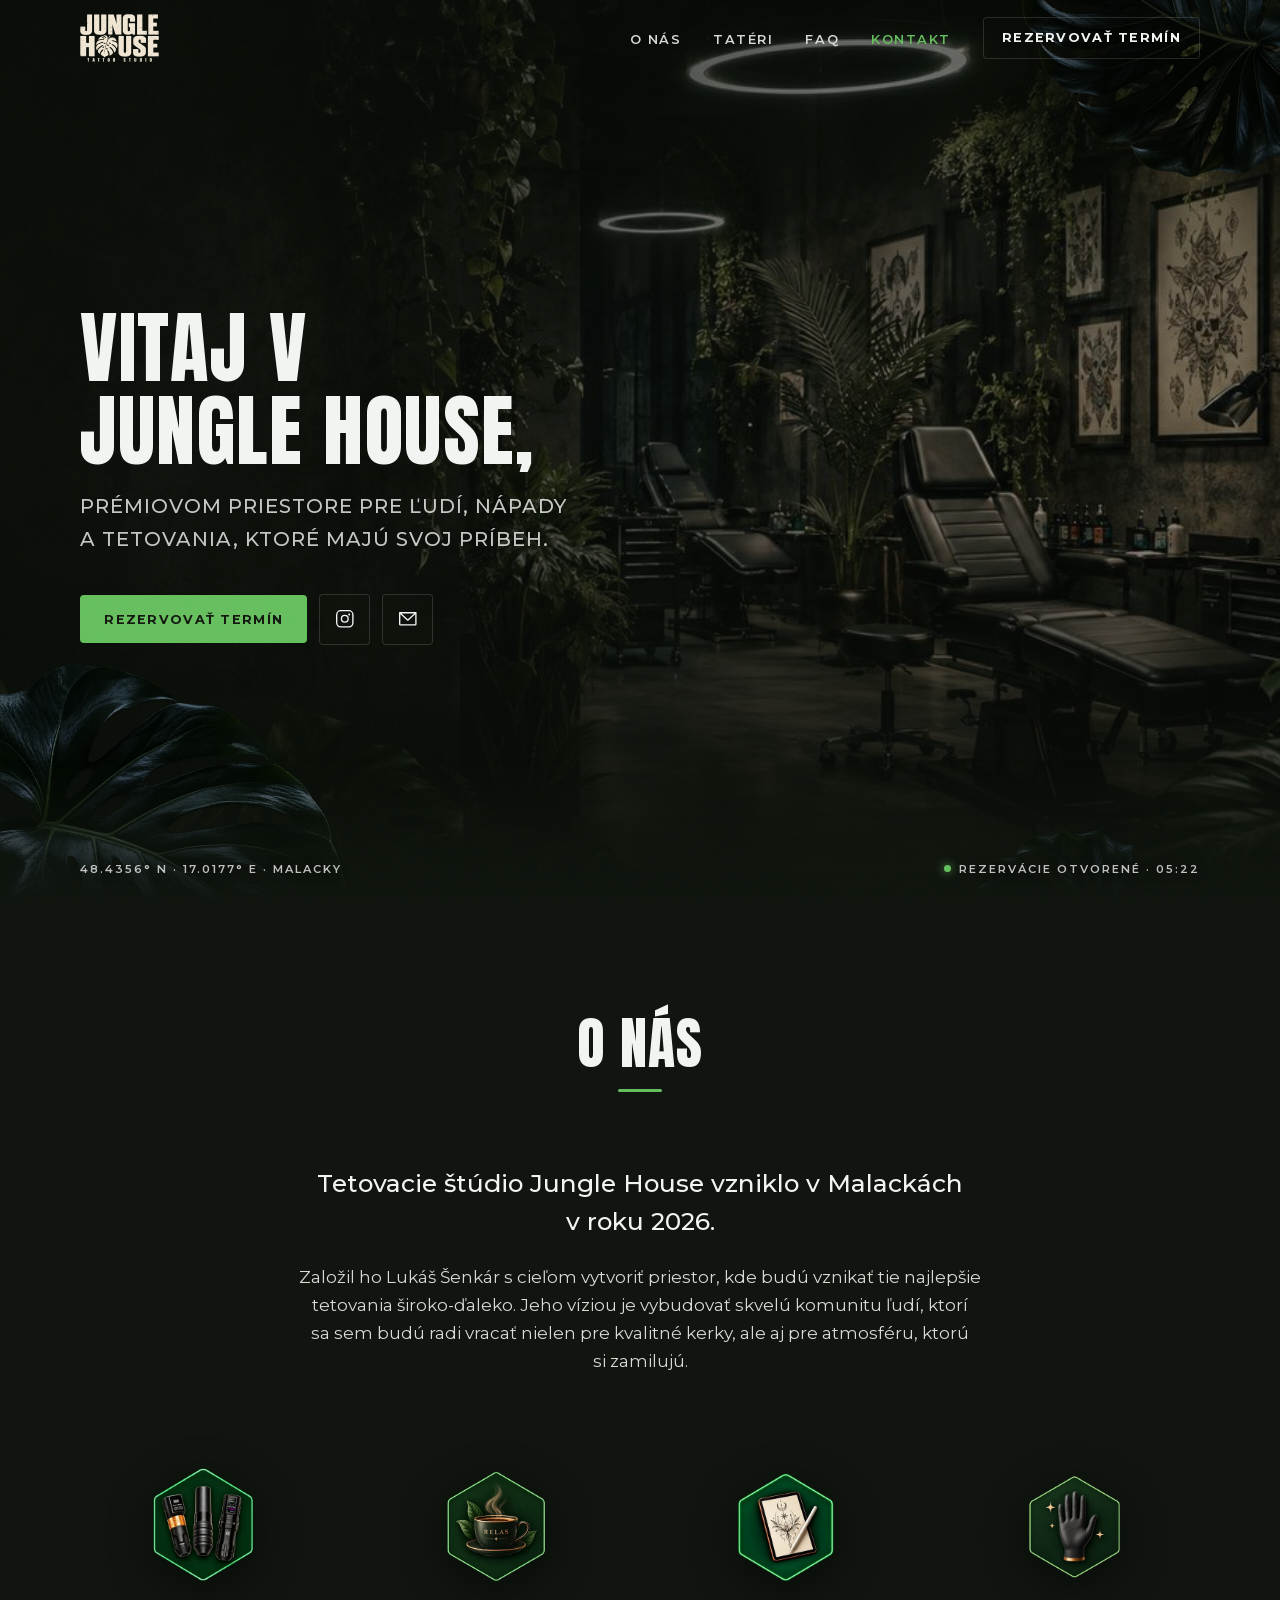
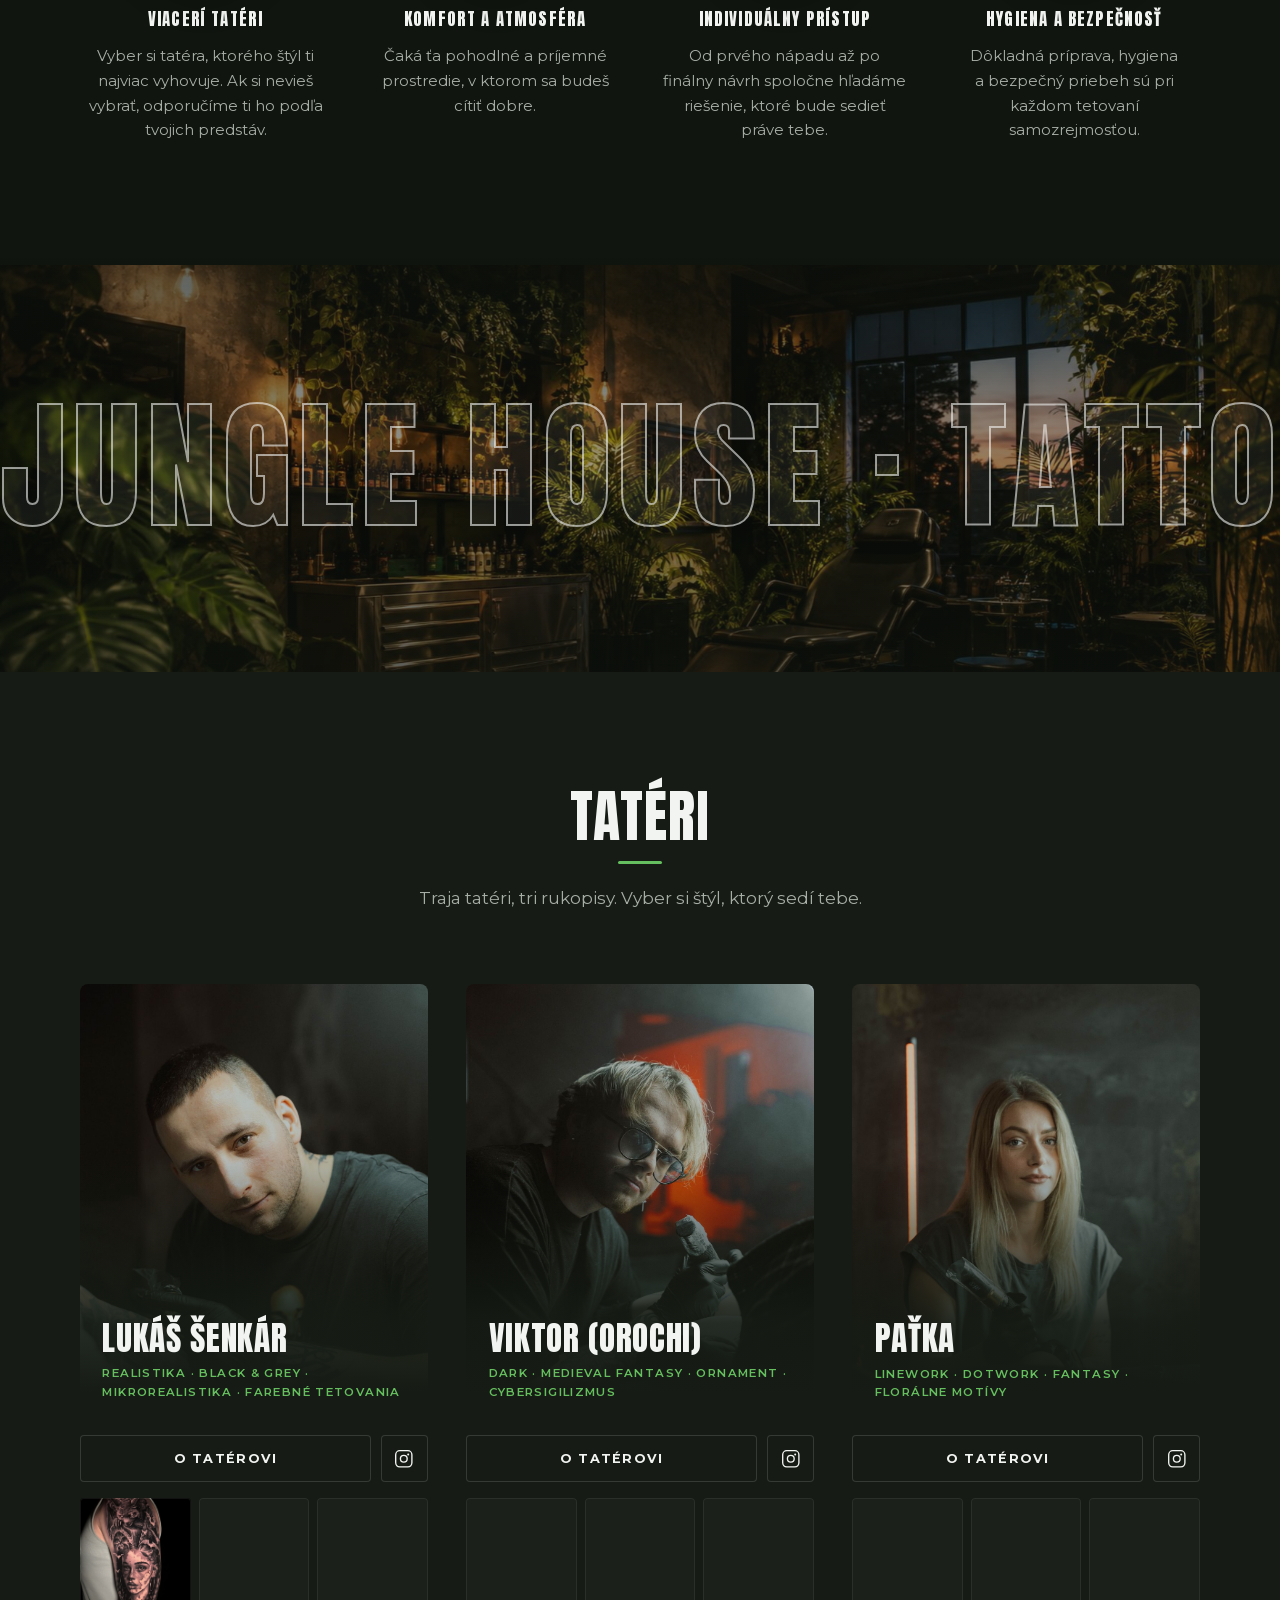
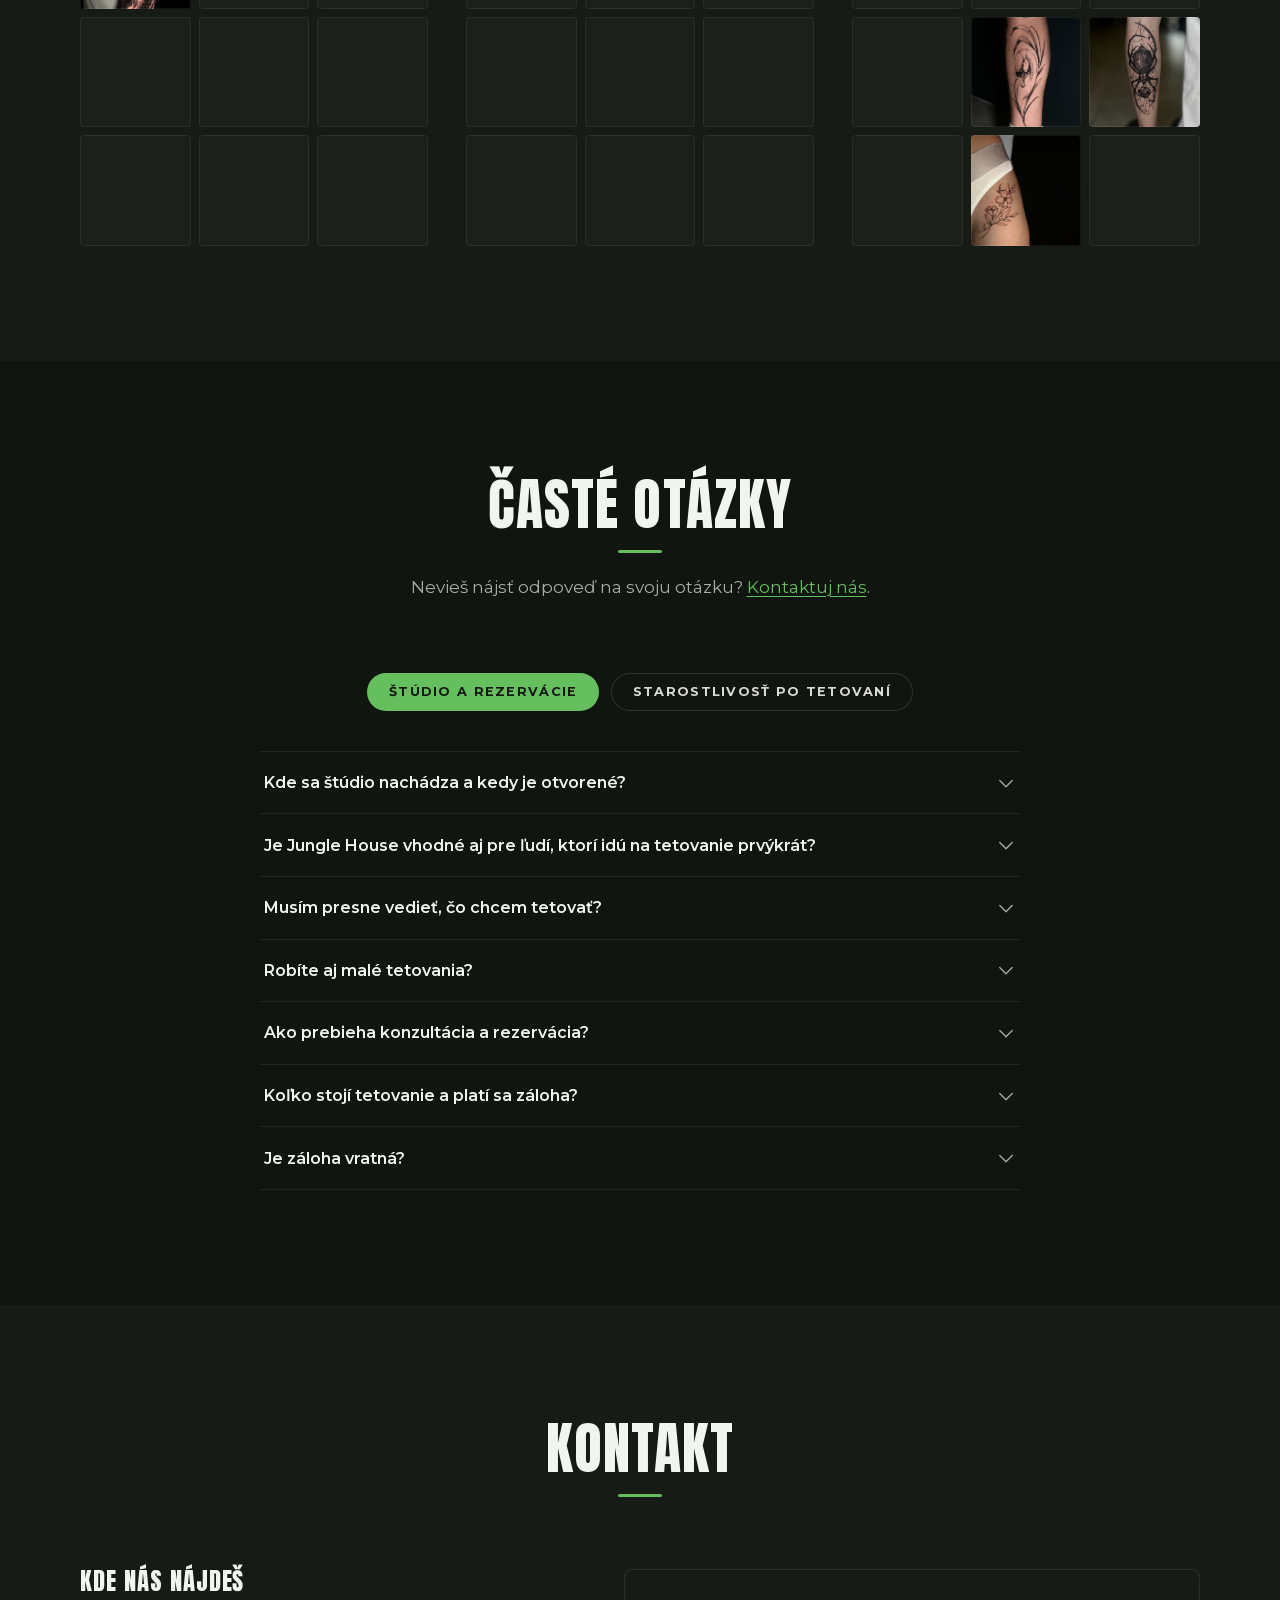
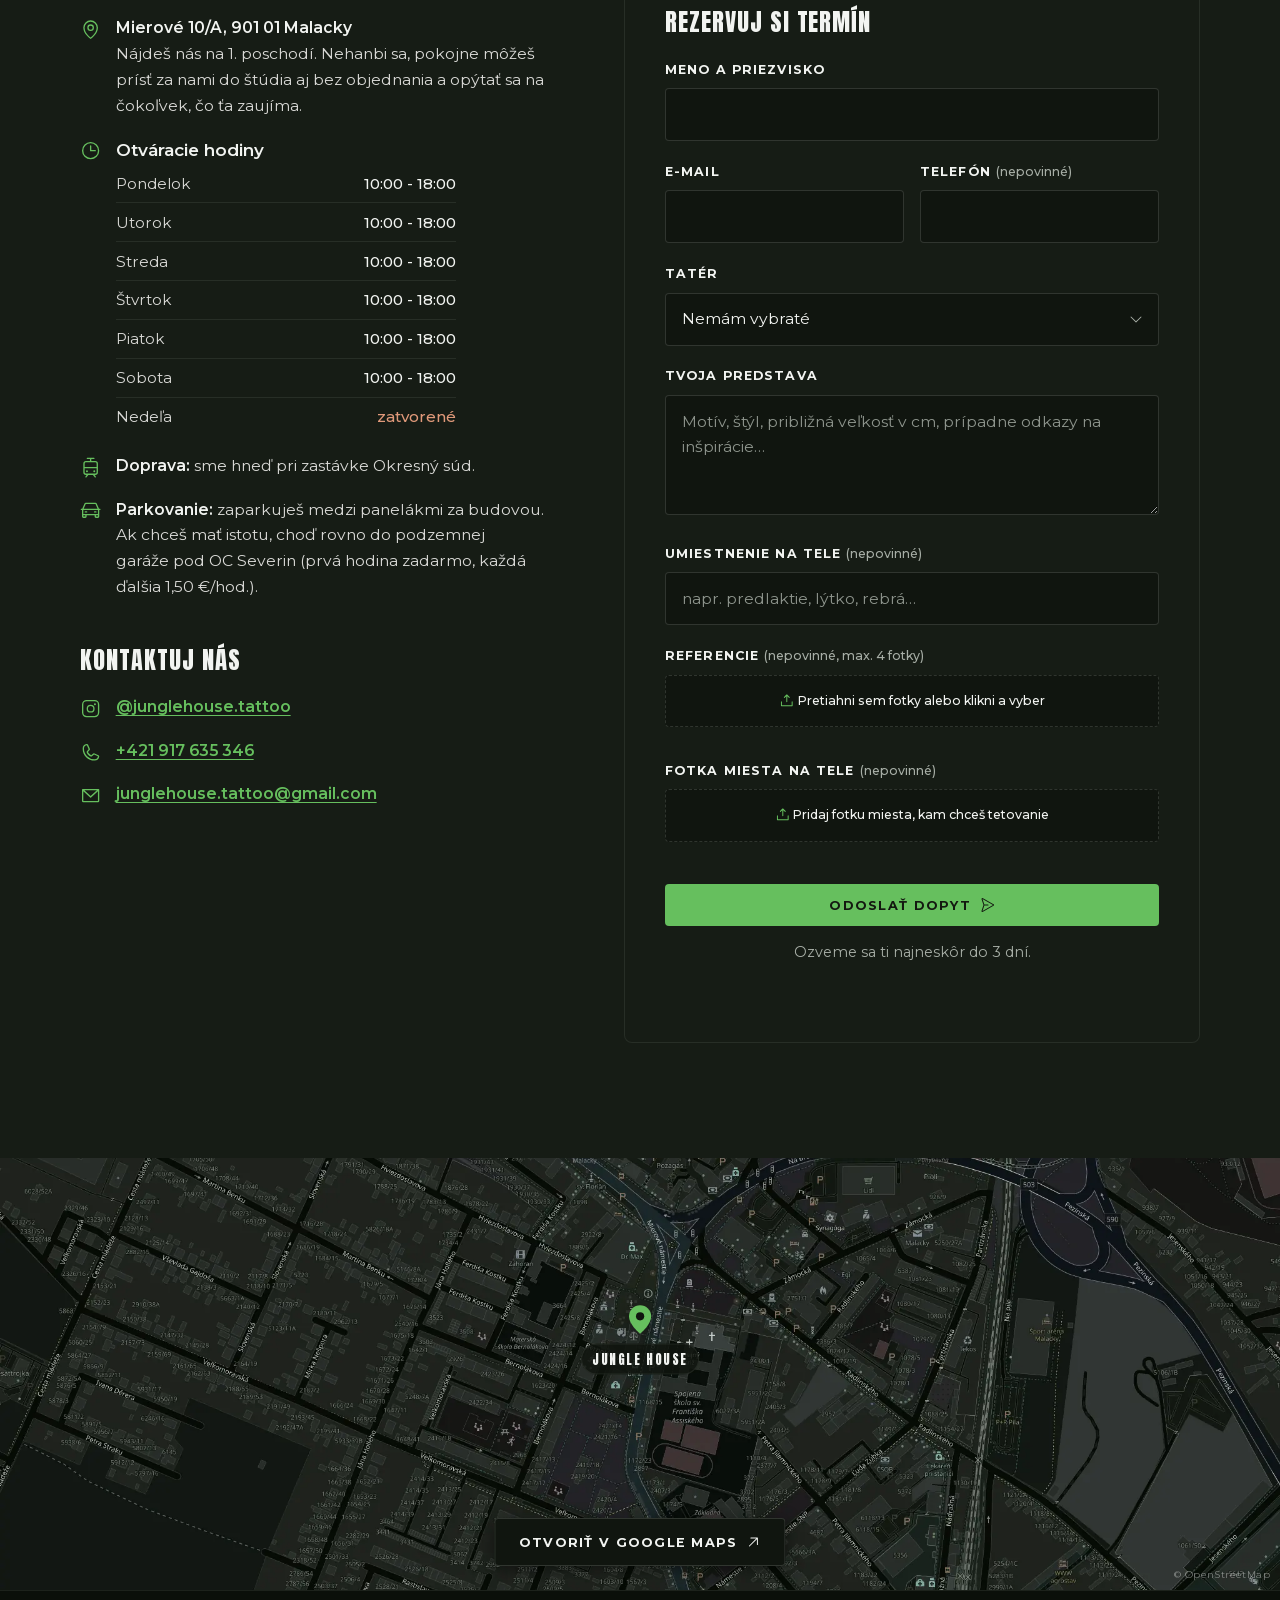
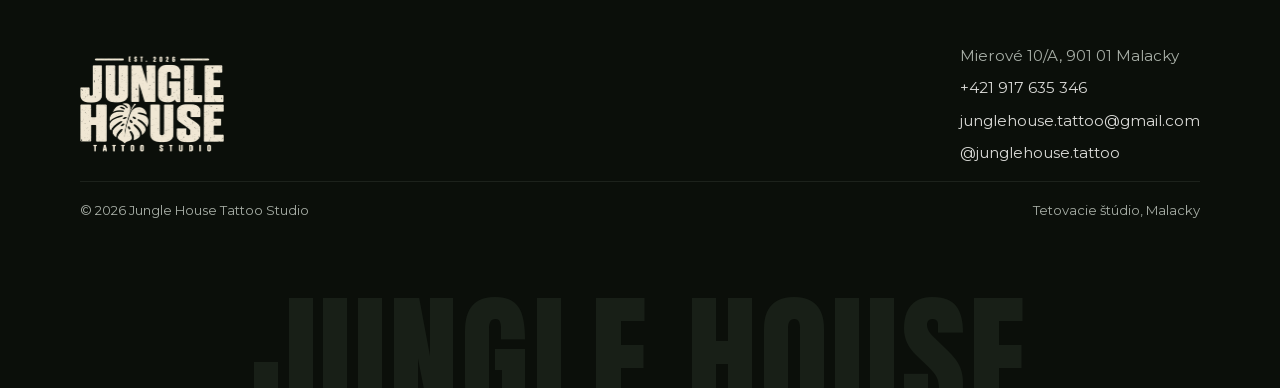
==== commit 2643bee6: "Uprava podla feedbacku klientky (2026-09-27) - hero: Jungle House na druhom riadku, IG + mail ikony " ====
--- a/index.html
+++ b/index.html
@@ -26,12 +26,13 @@
     "description": "Tetovacie štúdio v Malackách. Viacero tatérov, rôzne štýly, jedna spoločná atmosféra.",
     "address": {
       "@type": "PostalAddress",
-      "streetAddress": "Mierová 10/A",
+      "streetAddress": "Mierové 10/A",
       "addressLocality": "Malacky",
       "postalCode": "901 01",
       "addressCountry": "SK"
     },
-    "email": "info@junglehouse.sk",
+    "email": "junglehouse.tattoo@gmail.com",
+    "telephone": "+421917635346",
     "sameAs": ["https://www.instagram.com/junglehouse.tattoo/"],
     "openingHoursSpecification": [{
       "@type": "OpeningHoursSpecification",
@@ -46,7 +47,7 @@
     "@context": "https://schema.org",
     "@type": "FAQPage",
     "mainEntity": [
-      {"@type":"Question","name":"Kde sa štúdio nachádza a kedy je otvorené?","acceptedAnswer":{"@type":"Answer","text":"Nájdeš nás na adrese Mierová 10/A, 901 01 Malacky, na 1. poschodí. Otvorené máme pondelok až sobotu od 10:00 do 18:00. Fungujeme najmä na dohodnuté termíny, no pokojne môžeš prísť aj osobne bez objednania."}},
+      {"@type":"Question","name":"Kde sa štúdio nachádza a kedy je otvorené?","acceptedAnswer":{"@type":"Answer","text":"Nájdeš nás na adrese Mierové 10/A, 901 01 Malacky, na 1. poschodí. Otvorené máme pondelok až sobotu od 10:00 do 18:00. Fungujeme najmä na dohodnuté termíny, no pokojne môžeš prísť aj osobne bez objednania."}},
       {"@type":"Question","name":"Je Jungle House vhodné aj pre ľudí, ktorí idú na tetovanie prvýkrát?","acceptedAnswer":{"@type":"Answer","text":"Áno. Dávame si záležať na tom, aby si sa u nás cítil/a pokojne a vedel/a, čo sa bude diať. Všetko ti vysvetlíme krok za krokom."}},
       {"@type":"Question","name":"Musím presne vedieť, čo chcem tetovať?","acceptedAnswer":{"@type":"Answer","text":"Nemusíš. Stačí, ak máš nápad, symbol, štýl alebo len pocit, ktorý chceš preniesť na kožu. Spoločne ho dotiahneme do konkrétneho návrhu."}},
       {"@type":"Question","name":"Robíte aj malé tetovania?","acceptedAnswer":{"@type":"Answer","text":"Áno, venujeme sa aj menším motívom. Dôležité je, aby bol návrh technicky vhodný, dobre čitateľný a pekne sa zahojil."}},
@@ -103,9 +104,15 @@
       <div class="fireflies" id="fireflies" aria-hidden="true"></div>
       <div class="container">
         <div class="hero-content">
-          <h1><span class="line"><span class="line-inner h1-top">Vitaj v&nbsp;Jungle House,</span></span><span class="line"><span class="line-inner">prémiovom priestore pre ľudí, nápady a&nbsp;tetovania, ktoré majú svoj príbeh.</span></span></h1>
+          <h1><span class="line"><span class="line-inner h1-top">Vitaj v<br>Jungle&nbsp;House,</span></span><span class="line"><span class="line-inner">prémiovom priestore pre ľudí, nápady a&nbsp;tetovania, ktoré majú svoj príbeh.</span></span></h1>
           <div class="cta-row">
             <a class="btn" href="#rezervacia">Rezervovať termín</a>
+            <a class="icon-btn hero-icon" href="https://www.instagram.com/junglehouse.tattoo/" target="_blank" rel="noopener" aria-label="Instagram Jungle House">
+              <svg class="icn" aria-hidden="true"><use href="#i-instagram-logo"/></svg>
+            </a>
+            <a class="icon-btn hero-icon" href="mailto:junglehouse.tattoo@gmail.com" aria-label="Napísať e-mail">
+              <svg class="icn" aria-hidden="true"><use href="#i-envelope-simple"/></svg>
+            </a>
           </div>
         </div>
       </div>
@@ -123,30 +130,29 @@
           <div class="rule" aria-hidden="true"></div>
         </div>
         <div class="about-copy reveal">
-          <p class="intro">Jungle House vzniklo ako tetovacie štúdio s&nbsp;vlastnou atmosférou: surové a&nbsp;industriálne, no zároveň zelené, útulné a&nbsp;ľudské.</p>
-          <p>Za štúdiom stojí Lukáš Šenkár, ktorý chcel vytvoriť miesto, kde sa tetovanie nerobí v&nbsp;chlade a&nbsp;strese, ale v&nbsp;priestore, kam prídeš, sadneš si, dáš si čaj alebo kávu a&nbsp;v&nbsp;pokoji si prejdeš svoj nápad s&nbsp;tatérom.</p>
-          <p>Nie je to sterilná klinika ani uzavretý klub. Je to miesto pre ľudí, príbehy a&nbsp;tetovania, ktoré majú svoj dôvod. Viacero tatérov, rôzne štýly, jedna spoločná atmosféra.</p>
+          <p class="intro">Tetovacie štúdio Jungle House vzniklo v&nbsp;Malackách v&nbsp;roku 2026.</p>
+          <p>Založil ho Lukáš Šenkár s&nbsp;cieľom vytvoriť priestor, kde budú vznikať tie najlepšie tetovania široko-ďaleko. Jeho víziou je vybudovať skvelú komunitu ľudí, ktorí sa sem budú radi vracať nielen pre kvalitné kerky, ale aj pre atmosféru, ktorú si zamilujú.</p>
         </div>
         <ul class="values">
           <li class="reveal" style="--i:0">
-            <div class="icon-3d"><img src="assets/icons/ludia.jpg" alt="" width="420" height="420" loading="lazy" decoding="async"></div>
-            <h3>Viacero tatérov</h3>
-            <p>Rôzne štýly, rôzne rukopisy, jedno spoločné nastavenie: kvalitná práca a&nbsp;ľudský prístup.</p>
+            <div class="icon-3d"><img src="assets/icons/tateri.webp" alt="" width="360" height="360" loading="lazy" decoding="async"></div>
+            <h3>Viacerí tatéri</h3>
+            <p>Vyber si tatéra, ktorého štýl ti najviac vyhovuje. Ak si nevieš vybrať, odporučíme ti ho podľa tvojich predstáv.</p>
           </li>
           <li class="reveal" style="--i:1">
-            <div class="icon-3d"><img src="assets/icons/domcek.jpg" alt="" width="420" height="420" loading="lazy" decoding="async"></div>
-            <h3>Pokojná atmosféra</h3>
-            <p>Zelený priestor, teplé svetlo, čaj alebo káva a&nbsp;žiadny zbytočný stres.</p>
+            <div class="icon-3d"><img src="assets/icons/atmosfera.webp" alt="" width="360" height="360" loading="lazy" decoding="async"></div>
+            <h3>Komfort a atmosféra</h3>
+            <p>Čaká ťa pohodlné a&nbsp;príjemné prostredie, v&nbsp;ktorom sa budeš cítiť dobre.</p>
           </li>
           <li class="reveal" style="--i:2">
-            <div class="icon-3d"><img src="assets/icons/ceruzka.jpg" alt="" width="420" height="420" loading="lazy" decoding="async"></div>
-            <h3>Tetovanie na mieru</h3>
-            <p>Od prvého nápadu až po finálny návrh hľadáme riešenie, ktoré bude sedieť tebe.</p>
+            <div class="icon-3d"><img src="assets/icons/pristup.webp" alt="" width="360" height="360" loading="lazy" decoding="async"></div>
+            <h3>Individuálny prístup</h3>
+            <p>Od prvého nápadu až po finálny návrh spoločne hľadáme riešenie, ktoré bude sedieť práve tebe.</p>
           </li>
           <li class="reveal" style="--i:3">
-            <div class="icon-3d"><img src="assets/icons/hviezda.jpg" alt="" width="420" height="420" loading="lazy" decoding="async"></div>
-            <h3>Čistota a profesionalita</h3>
-            <p>Hygiena, príprava a&nbsp;bezpečný priebeh sú samozrejmosťou pri každom tetovaní.</p>
+            <div class="icon-3d"><img src="assets/icons/hygiena.webp" alt="" width="360" height="360" loading="lazy" decoding="async"></div>
+            <h3>Hygiena a bezpečnosť</h3>
+            <p>Dôkladná príprava, hygiena a&nbsp;bezpečný priebeh sú pri každom tetovaní samozrejmosťou.</p>
           </li>
         </ul>
       </div>
@@ -172,22 +178,22 @@
           <p class="lead">Traja tatéri, tri rukopisy. Vyber si štýl, ktorý sedí tebe.</p>
         </div>
 
-        <!-- Lukáš -->
-        <article class="artist" id="lukas">
-          <div class="artist-media reveal">
-            <div class="frame">
-              <img src="assets/portraits/lukas.jpg" alt="Tatér Lukáš Šenkár pri práci v štúdiu" width="667" height="1100" loading="lazy" decoding="async">
-            </div>
-          </div>
-          <div class="artist-info">
-            <h3 class="reveal">Lukáš Šenkár</h3>
-            <p class="styles reveal">Realistika / Black &amp; Grey / Mikrorealistika / Farebné tetovania</p>
-            <p class="bio reveal">Tetovaniu sa venujem viac ako 5 rokov a&nbsp;najviac ma baví realistika vo všetkých jej podobách, od výrazného black &amp; grey cez dotwork a&nbsp;mikrorealistiku až po farebné tetovania. V&nbsp;mojej tvorbe nájdeš portréty, zvieracie motívy aj väčšie prepracované kompozície. Dôležitý je pre mňa detail, kontrast a&nbsp;výsledok, ktorý zaujme na prvý pohľad a&nbsp;vydrží fresh celé roky.</p>
-            <div class="artist-cta reveal">
-              <a class="btn" href="#rezervacia" data-artist="Lukáš">Rezervovať termín</a>
-              <a class="icon-btn" href="https://www.instagram.com/lukas.senkar/" target="_blank" rel="noopener" aria-label="Instagram, Lukáš Šenkár">
-                <svg class="icn" aria-hidden="true"><use href="#i-instagram-logo"/></svg>
-              </a>
+        <div class="artists">
+          <article class="artist" id="lukas">
+            <div class="artist-card reveal" style="--i:0">
+              <div class="portrait">
+                <img src="assets/portraits/lukas.jpg" alt="Tatér Lukáš Šenkár s tetovacím strojčekom pri práci" width="960" height="1440" loading="lazy" decoding="async">
+                <div class="portrait-cap">
+                  <h3>Lukáš Šenkár</h3>
+                  <p class="styles">Realistika&nbsp;· Black&nbsp;&amp;&nbsp;Grey&nbsp;· Mikrorealistika&nbsp;· Farebné&nbsp;tetovania</p>
+                </div>
+              </div>
+              <div class="artist-actions">
+                <button class="btn btn-ghost" type="button" data-dialog="dlg-lukas" aria-haspopup="dialog">O tatérovi</button>
+                <a class="icon-btn" href="https://www.instagram.com/lukas.senkar/" target="_blank" rel="noopener" aria-label="Instagram, Lukáš Šenkár">
+                  <svg class="icn" aria-hidden="true"><use href="#i-instagram-logo"/></svg>
+                </a>
+              </div>
             </div>
             <ul class="gallery" data-gallery="lukas">
               <li class="reveal" style="--i:0"><button class="tile" aria-label="Zväčšiť: Čiernobiely realistický rukáv s chrličom a portrétom ženy"><img src="assets/lukas/47674821-2948-4ded-9e4d-d68c24860ae1.jpg" alt="Čiernobiely realistický rukáv s chrličom, netopiermi a portrétom ženy na ramene" width="975" height="1300" loading="lazy" decoding="async"></button></li>
@@ -200,25 +206,23 @@
               <li class="reveal" style="--i:7"><button class="tile" aria-label="Zväčšiť: Realistický portrét chlapca"><img src="assets/lukas/img-1906.jpg" alt="Realistický čiernobiely portrét usmievavého chlapca na hrudi" width="975" height="1300" loading="lazy" decoding="async"></button></li>
               <li class="reveal" style="--i:8"><button class="tile" aria-label="Zväčšiť: Psia labka zložená z detailov psej tváre"><img src="assets/lukas/img-3755.jpg" alt="Mikrorealistická psia labka zložená z očí a ňufáka psa na hrudi" width="1300" height="1300" loading="lazy" decoding="async"></button></li>
             </ul>
-          </div>
-        </article>
-
-        <!-- Viktor -->
-        <article class="artist flip" id="viktor">
-          <div class="artist-media reveal">
-            <div class="frame">
-              <img src="assets/portraits/viktor.jpg" alt="Tatér Viktor (Orochi) pri tetovaní" width="654" height="1100" loading="lazy" decoding="async">
-            </div>
-          </div>
-          <div class="artist-info">
-            <h3 class="reveal">Viktor (Orochi)</h3>
-            <p class="styles reveal">Dark / Medieval Fantasy / Ornament / Cybersigilizmus</p>
-            <p class="bio reveal">Tetovaniu sa venujem už 8 rokov, z&nbsp;toho posledné 4 profesionálne. Každý dizajn kreslím individuálne, aby bol jedinečný a&nbsp;osobný. Moja tvorba vychádza z&nbsp;dark estetiky, medieval fantasy a&nbsp;ornamentálnych štýlov, ktoré kombinujem s&nbsp;prvkami cybersigilizmu a&nbsp;gotiky. Príležitostne robím aj anime a&nbsp;florálne motívy.</p>
-            <div class="artist-cta reveal">
-              <a class="btn" href="#rezervacia" data-artist="Viktor">Rezervovať termín</a>
-              <a class="icon-btn" href="https://www.instagram.com/orochi.tatt/" target="_blank" rel="noopener" aria-label="Instagram, Viktor">
-                <svg class="icn" aria-hidden="true"><use href="#i-instagram-logo"/></svg>
-              </a>
+          </article>
+
+          <article class="artist" id="viktor">
+            <div class="artist-card reveal" style="--i:1">
+              <div class="portrait">
+                <img src="assets/portraits/viktor.jpg" alt="Tatér Viktor (Orochi) pri tetovaní" width="960" height="1440" loading="lazy" decoding="async">
+                <div class="portrait-cap">
+                  <h3>Viktor (Orochi)</h3>
+                  <p class="styles">Dark&nbsp;· Medieval&nbsp;Fantasy&nbsp;· Ornament&nbsp;· Cybersigilizmus</p>
+                </div>
+              </div>
+              <div class="artist-actions">
+                <button class="btn btn-ghost" type="button" data-dialog="dlg-viktor" aria-haspopup="dialog">O tatérovi</button>
+                <a class="icon-btn" href="https://www.instagram.com/orochi.tatt/" target="_blank" rel="noopener" aria-label="Instagram, Viktor (Orochi)">
+                  <svg class="icn" aria-hidden="true"><use href="#i-instagram-logo"/></svg>
+                </a>
+              </div>
             </div>
             <ul class="gallery" data-gallery="viktor">
               <li class="reveal" style="--i:0"><button class="tile" aria-label="Zväčšiť: Biomechanické ornamentálne tetovanie chrbta"><img src="assets/viktor/img-6887.jpg" alt="Veľkoplošné biomechanické ornamentálne tetovanie cez celý chrbát" width="975" height="1300" loading="lazy" decoding="async"></button></li>
@@ -231,25 +235,23 @@
               <li class="reveal" style="--i:7"><button class="tile" aria-label="Zväčšiť: Stonožka z prasknutej čiernej diery"><img src="assets/viktor/img-6893.jpg" alt="Stonožka vyliezajúca z prasknutej čiernej diery na hrudi" width="1040" height="1300" loading="lazy" decoding="async"></button></li>
               <li class="reveal" style="--i:8"><button class="tile" aria-label="Zväčšiť: Lebka so samurajskou prilbou"><img src="assets/viktor/img-6894.jpg" alt="Lebka so samurajskou prilbou kabuto na ramene" width="975" height="1300" loading="lazy" decoding="async"></button></li>
             </ul>
-          </div>
-        </article>
-
-        <!-- Paťka -->
-        <article class="artist" id="patka">
-          <div class="artist-media reveal">
-            <div class="frame">
-              <img src="assets/portraits/patka.jpg" alt="Tatérka Paťka s tetovacím strojčekom" width="614" height="1100" loading="lazy" decoding="async">
-            </div>
-          </div>
-          <div class="artist-info">
-            <h3 class="reveal">Paťka</h3>
-            <p class="styles reveal">Linework / Dotwork / Fantasy / Florálne motívy</p>
-            <p class="bio reveal">Tetovaniu sa venujem od roku 2022 a&nbsp;priviedla ma k&nbsp;nemu láska ku kresleniu. Špecializujem sa na linework a&nbsp;dotwork, od menších minimalistických motívov po väčšie projekty. Najbližšie sú mi fantasy motívy, florálne kompozície a&nbsp;občas aj abstrakt. Nezáleží na tom, či máš jasnú predstavu alebo len nápad, spolu vymyslíme tetovanie presne podľa tvojich predstáv.</p>
-            <div class="artist-cta reveal">
-              <a class="btn" href="#rezervacia" data-artist="Paťka">Rezervovať termín</a>
-              <a class="icon-btn" href="https://www.instagram.com/junglehouse.tattoo/" target="_blank" rel="noopener" aria-label="Instagram, Paťka">
-                <svg class="icn" aria-hidden="true"><use href="#i-instagram-logo"/></svg>
-              </a>
+          </article>
+
+          <article class="artist" id="patka">
+            <div class="artist-card reveal" style="--i:2">
+              <div class="portrait">
+                <img src="assets/portraits/patka.jpg" alt="Tatérka Paťka s tetovacím strojčekom" width="960" height="1440" loading="lazy" decoding="async">
+                <div class="portrait-cap">
+                  <h3>Paťka</h3>
+                  <p class="styles">Linework&nbsp;· Dotwork&nbsp;· Fantasy&nbsp;· Florálne&nbsp;motívy</p>
+                </div>
+              </div>
+              <div class="artist-actions">
+                <button class="btn btn-ghost" type="button" data-dialog="dlg-patka" aria-haspopup="dialog">O tatérovi</button>
+                <a class="icon-btn" href="https://www.instagram.com/patrisia_ink/" target="_blank" rel="noopener" aria-label="Instagram, Paťka">
+                  <svg class="icn" aria-hidden="true"><use href="#i-instagram-logo"/></svg>
+                </a>
+              </div>
             </div>
             <ul class="gallery" data-gallery="patka">
               <li class="reveal" style="--i:0"><button class="tile" aria-label="Zväčšiť: Sketch tetovanie gejše s vlnami"><img src="assets/patka/img-6904.jpg" alt="Sketch tetovanie gejše s vlnami na ramene" width="975" height="1300" loading="lazy" decoding="async"></button></li>
@@ -262,8 +264,8 @@
               <li class="reveal" style="--i:7"><button class="tile" aria-label="Zväčšiť: Minimalistické kvetinové tetovanie"><img src="assets/patka/img-6905.jpg" alt="Minimalistické kvetinové tetovanie na boku stehna" width="975" height="1300" loading="lazy" decoding="async"></button></li>
               <li class="reveal" style="--i:8"><button class="tile" aria-label="Zväčšiť: Ornamentálna lebka s mandalou"><img src="assets/patka/img-6906.jpg" alt="Ornamentálna lebka s mandalou na lýtku" width="975" height="1300" loading="lazy" decoding="async"></button></li>
             </ul>
-          </div>
-        </article>
+          </article>
+        </div>
       </div>
     </section>
 
@@ -353,7 +355,7 @@
             <h3>Kde nás nájdeš</h3>
             <div class="info-row">
               <svg class="icn" aria-hidden="true"><use href="#i-map-pin"/></svg>
-              <p><strong>Mierová 10/A, 901 01 Malacky</strong><br>Nájdeš nás na 1. poschodí. Nehanbi sa, pokojne môžeš prísť za nami do štúdia aj bez objednania a opýtať sa na čokoľvek, čo ťa zaujíma.</p>
+              <p><strong>Mierové 10/A, 901 01 Malacky</strong><br>Nájdeš nás na 1. poschodí. Nehanbi sa, pokojne môžeš prísť za nami do štúdia aj bez objednania a opýtať sa na čokoľvek, čo ťa zaujíma.</p>
             </div>
             <div class="info-row">
               <svg class="icn" aria-hidden="true"><use href="#i-clock"/></svg>
@@ -385,24 +387,21 @@
               <p><a href="https://www.instagram.com/junglehouse.tattoo/" target="_blank" rel="noopener">@junglehouse.tattoo</a></p>
             </div>
             <div class="info-row">
+              <svg class="icn" aria-hidden="true"><use href="#i-phone"/></svg>
+              <p><a href="tel:+421917635346">+421 917 635 346</a></p>
+            </div>
+            <div class="info-row">
               <svg class="icn" aria-hidden="true"><use href="#i-envelope-simple"/></svg>
-              <p><a href="mailto:info@junglehouse.sk">info@junglehouse.sk</a></p>
-            </div>
-            <!-- TODO: doplň telefónne číslo a odkomentuj tento riadok
-            <div class="info-row">
-              <svg class="icn" aria-hidden="true"><use href="#i-phone"/></svg>
-              <p><a href="tel:+421900000000">+421 900 000 000</a></p>
-            </div>
-            -->
+              <p><a href="mailto:junglehouse.tattoo@gmail.com">junglehouse.tattoo@gmail.com</a></p>
+            </div>
 
           </div>
 
           <!-- Form: FormSubmit backend. Pred spustením treba formulár raz odoslať
-               a potvrdiť aktivačný e-mail na info@junglehouse.sk.
+               a potvrdiť aktivačný e-mail na junglehouse.tattoo@gmail.com.
                _next: po nasadení uprav na finálnu doménu. -->
-          <form class="contact-form reveal" id="rezervacia" action="https://formsubmit.co/info@junglehouse.sk" method="POST" enctype="multipart/form-data" novalidate>
+          <form class="contact-form reveal" id="rezervacia" action="https://formsubmit.co/junglehouse.tattoo@gmail.com" method="POST" enctype="multipart/form-data" novalidate>
             <h3>Rezervuj si termín</h3>
-            <p class="form-note">Napíš nám, čo nosíš v hlave. Ozveme sa ti spravidla do 24 hodín.</p>
             <input type="hidden" name="_subject" value="Nová rezervácia z webu Jungle House">
             <input type="hidden" name="_template" value="table">
             <input type="hidden" name="_captcha" value="false">
@@ -428,7 +427,7 @@
             <div class="field">
               <label for="f-tater">Tatér</label>
               <select id="f-tater" name="Tater">
-                <option value="Bez preferencie" selected>Bez preferencie</option>
+                <option value="Nemám vybraté" selected>Nemám vybraté</option>
                 <option value="Lukáš">Lukáš Šenkár</option>
                 <option value="Viktor">Viktor (Orochi)</option>
                 <option value="Paťka">Paťka</option>
@@ -465,6 +464,7 @@
               <span id="f-submit-label">Odoslať dopyt</span>
               <svg class="icn" aria-hidden="true"><use href="#i-paper-plane-right"/></svg>
             </button>
+            <p class="sent-note">Ozveme sa ti najneskôr do 3 dní.</p>
             <p class="form-status" id="f-status" role="status"></p>
           </form>
         </div>
@@ -474,7 +474,7 @@
     <!-- ================= MAPA ================= -->
     <section class="map-section" aria-label="Mapa">
       <div class="map-wrap" id="map-wrap">
-        <a class="map-link" href="https://www.google.com/maps/search/?api=1&query=Mierov%C3%A1+10%2FA%2C+901+01+Malacky" target="_blank" rel="noopener" aria-label="Otvoriť mapu v Google Maps: Mierová 10/A, 901 01 Malacky">
+        <a class="map-link" href="https://www.google.com/maps/search/?api=1&query=Mierov%C3%A9+n%C3%A1mestie+10%2FA%2C+901+01+Malacky" target="_blank" rel="noopener" aria-label="Otvoriť mapu v Google Maps: Mierové 10/A, 901 01 Malacky">
           <img src="assets/brand/map-dark.webp" alt="" width="2048" height="900" loading="lazy" decoding="async">
           <span class="map-pin" aria-hidden="true">
             <svg viewBox="0 0 24 24" fill="none"><path d="M12 21s-7-5.6-7-11a7 7 0 1 1 14 0c0 5.4-7 11-7 11Z" fill="#66bf5e"/><circle cx="12" cy="10" r="2.6" fill="#10150f"/></svg>
@@ -482,7 +482,7 @@
           </span>
           <span class="map-attrib" aria-hidden="true">&copy; OpenStreetMap</span>
         </a>
-        <a class="btn map-cta" href="https://www.google.com/maps/search/?api=1&query=Mierov%C3%A1+10%2FA%2C+901+01+Malacky" target="_blank" rel="noopener">
+        <a class="btn map-cta" href="https://www.google.com/maps/search/?api=1&query=Mierov%C3%A9+n%C3%A1mestie+10%2FA%2C+901+01+Malacky" target="_blank" rel="noopener">
           Otvoriť v Google Maps
           <svg class="icn" aria-hidden="true"><use href="#i-arrow-up-right"/></svg>
         </a>
@@ -498,8 +498,9 @@
           <img src="assets/brand/logo-full.png" alt="Jungle House Tattoo Studio, logo" width="577" height="384" loading="lazy" decoding="async">
         </div>
         <div class="footer-contact">
-          <span>Mierová 10/A, 901 01 Malacky</span>
-          <a href="mailto:info@junglehouse.sk">info@junglehouse.sk</a>
+          <span>Mierové 10/A, 901 01 Malacky</span>
+          <a href="tel:+421917635346">+421 917 635 346</a>
+          <a href="mailto:junglehouse.tattoo@gmail.com">junglehouse.tattoo@gmail.com</a>
           <a href="https://www.instagram.com/junglehouse.tattoo/" target="_blank" rel="noopener">@junglehouse.tattoo</a>
         </div>
       </div>
@@ -516,6 +517,67 @@
   <button class="to-top" id="to-top" aria-label="Späť na začiatok stránky">
     <svg class="icn" aria-hidden="true"><use href="#i-arrow-up"/></svg>
   </button>
+
+  <!-- ================= O TATÉROVI ================= -->
+  <dialog class="artist-dialog" id="dlg-lukas" aria-labelledby="dlg-lukas-h">
+    <div class="ad-inner">
+      <div class="ad-media"><img src="assets/portraits/lukas.jpg" alt="" width="960" height="1440" loading="lazy" decoding="async"></div>
+      <div class="ad-body">
+        <h3 id="dlg-lukas-h">Lukáš Šenkár</h3>
+        <p class="styles">Realistika&nbsp;· Black&nbsp;&amp;&nbsp;Grey&nbsp;· Mikrorealistika&nbsp;· Farebné&nbsp;tetovania</p>
+        <p class="bio">Tetovaniu sa venujem viac ako 5 rokov a&nbsp;najviac ma baví realistika vo všetkých jej podobách, od výrazného black &amp; grey cez dotwork a&nbsp;mikrorealistiku až po farebné tetovania. V&nbsp;mojej tvorbe nájdeš portréty, zvieracie motívy aj väčšie prepracované kompozície. Dôležitý je pre mňa detail, kontrast a&nbsp;výsledok, ktorý zaujme na prvý pohľad a&nbsp;vydrží fresh celé roky.</p>
+        <div class="artist-cta">
+          <a class="btn" href="#rezervacia" data-artist="Lukáš">Rezervovať termín</a>
+          <a class="icon-btn" href="https://www.instagram.com/lukas.senkar/" target="_blank" rel="noopener" aria-label="Instagram, Lukáš Šenkár">
+            <svg class="icn" aria-hidden="true"><use href="#i-instagram-logo"/></svg>
+          </a>
+        </div>
+      </div>
+    </div>
+    <button class="icon-btn ad-close" type="button" aria-label="Zavrieť" autofocus>
+      <svg class="icn" aria-hidden="true"><use href="#i-x"/></svg>
+    </button>
+  </dialog>
+
+  <dialog class="artist-dialog" id="dlg-viktor" aria-labelledby="dlg-viktor-h">
+    <div class="ad-inner">
+      <div class="ad-media"><img src="assets/portraits/viktor.jpg" alt="" width="960" height="1440" loading="lazy" decoding="async"></div>
+      <div class="ad-body">
+        <h3 id="dlg-viktor-h">Viktor (Orochi)</h3>
+        <p class="styles">Dark&nbsp;· Medieval&nbsp;Fantasy&nbsp;· Ornament&nbsp;· Cybersigilizmus</p>
+        <p class="bio">Tetovaniu sa venujem už 8 rokov, z&nbsp;toho posledné 4 profesionálne. Každý dizajn kreslím individuálne, aby bol jedinečný a&nbsp;osobný. Moja tvorba vychádza z&nbsp;dark estetiky, medieval fantasy a&nbsp;ornamentálnych štýlov, ktoré kombinujem s&nbsp;prvkami cybersigilizmu a&nbsp;gotiky. Príležitostne robím aj anime a&nbsp;florálne motívy.</p>
+        <div class="artist-cta">
+          <a class="btn" href="#rezervacia" data-artist="Viktor">Rezervovať termín</a>
+          <a class="icon-btn" href="https://www.instagram.com/orochi.tatt/" target="_blank" rel="noopener" aria-label="Instagram, Viktor (Orochi)">
+            <svg class="icn" aria-hidden="true"><use href="#i-instagram-logo"/></svg>
+          </a>
+        </div>
+      </div>
+    </div>
+    <button class="icon-btn ad-close" type="button" aria-label="Zavrieť" autofocus>
+      <svg class="icn" aria-hidden="true"><use href="#i-x"/></svg>
+    </button>
+  </dialog>
+
+  <dialog class="artist-dialog" id="dlg-patka" aria-labelledby="dlg-patka-h">
+    <div class="ad-inner">
+      <div class="ad-media"><img src="assets/portraits/patka.jpg" alt="" width="960" height="1440" loading="lazy" decoding="async"></div>
+      <div class="ad-body">
+        <h3 id="dlg-patka-h">Paťka</h3>
+        <p class="styles">Linework&nbsp;· Dotwork&nbsp;· Fantasy&nbsp;· Florálne&nbsp;motívy</p>
+        <p class="bio">Tetovaniu sa venujem od roku 2022 a&nbsp;priviedla ma k&nbsp;nemu láska ku kresleniu. Špecializujem sa na linework a&nbsp;dotwork, od menších minimalistických motívov po väčšie projekty. Najbližšie sú mi fantasy motívy, florálne kompozície a&nbsp;občas aj abstrakt. Nezáleží na tom, či máš jasnú predstavu alebo len nápad, spolu vymyslíme tetovanie presne podľa tvojich predstáv.</p>
+        <div class="artist-cta">
+          <a class="btn" href="#rezervacia" data-artist="Paťka">Rezervovať termín</a>
+          <a class="icon-btn" href="https://www.instagram.com/patrisia_ink/" target="_blank" rel="noopener" aria-label="Instagram, Paťka">
+            <svg class="icn" aria-hidden="true"><use href="#i-instagram-logo"/></svg>
+          </a>
+        </div>
+      </div>
+    </div>
+    <button class="icon-btn ad-close" type="button" aria-label="Zavrieť" autofocus>
+      <svg class="icn" aria-hidden="true"><use href="#i-x"/></svg>
+    </button>
+  </dialog>
 
   <!-- ================= LIGHTBOX ================= -->
   <dialog class="lightbox" id="lightbox" aria-label="Galéria prác">
--- a/styles.css
+++ b/styles.css
@@ -345,7 +345,15 @@
   margin-top: 2.4rem;
   display: flex;
   flex-wrap: wrap;
-  gap: 0.9rem;
+  align-items: center;
+  gap: 0.75rem;
+}
+.hero .hero-icon {
+  width: 51px;
+  height: 51px;
+  background: rgba(16, 21, 15, 0.45);
+  -webkit-backdrop-filter: blur(6px);
+  backdrop-filter: blur(6px);
 }
 
 @media (prefers-reduced-motion: no-preference) {
@@ -374,9 +382,9 @@
    O NÁS
    ============================================================ */
 .about-copy {
-  max-width: 960px;
+  max-width: 720px;
   margin-inline: auto;
-  text-align: left;
+  text-align: center;
   display: grid;
   gap: 1.4rem;
 }
@@ -385,17 +393,6 @@
   font-weight: 500;
   line-height: 1.55;
   color: var(--paper);
-  border-left: 2px solid var(--leaf);
-  padding-left: clamp(1.1rem, 2.5vw, 1.6rem);
-}
-@media (min-width: 901px) {
-  .about-copy {
-    grid-template-columns: 1fr 1fr;
-    column-gap: clamp(2.5rem, 5vw, 4.5rem);
-    align-items: start;
-  }
-  .about-copy .intro { grid-row: 1 / span 2; }
-  .about-copy p:not(.intro) { grid-column: 2; }
 }
 
 .values {
@@ -413,20 +410,17 @@
   gap: 1rem;
 }
 .values .icon-3d {
-  width: 104px;
-  height: 104px;
-  border-radius: 14px;
-  overflow: hidden;
-  background: var(--tile);
-  box-shadow: inset 0 0 0 1px var(--line-soft);
-}
-.values .icon-3d img { width: 100%; height: 100%; object-fit: cover; }
+  width: 132px;
+  height: 132px;
+  filter: drop-shadow(0 10px 22px rgba(0, 0, 0, 0.45));
+}
+.values .icon-3d img { width: 100%; height: 100%; object-fit: contain; }
 .values h3 { font-size: 1.05rem; letter-spacing: 0.07em; }
 .values p { font-size: 0.94rem; color: var(--sage); max-width: 30ch; }
 @media (max-width: 700px) {
   .values { grid-template-columns: repeat(2, 1fr); gap: 1.8rem 1rem; }
   .values li { gap: 0.75rem; }
-  .values .icon-3d { width: 84px; height: 84px; border-radius: 12px; }
+  .values .icon-3d { width: 104px; height: 104px; }
   .values h3 { font-size: 0.9rem; letter-spacing: 0.06em; }
   .values p { font-size: 0.85rem; line-height: 1.55; }
 }
@@ -458,86 +452,78 @@
    ============================================================ */
 .artists-section { background: var(--bg-2); }
 
-.artist {
+.artists {
   display: grid;
-  grid-template-columns: minmax(280px, 5fr) 7fr;
-  gap: clamp(2rem, 5vw, 4rem);
+  grid-template-columns: repeat(3, 1fr);
+  gap: clamp(1.5rem, 3vw, 2.5rem);
   align-items: start;
 }
-.artist + .artist { margin-top: clamp(5rem, 10vw, 8rem); }
-.artist.flip { grid-template-columns: 7fr minmax(280px, 5fr); }
-.artist.flip .artist-media { order: 2; }
-
-.artist-media {
+
+.portrait {
   position: relative;
-  align-self: start;
-}
-@media (min-width: 901px) {
-  .artist-media {
-    position: sticky;
-    top: calc(var(--nav-h) + 28px);
-  }
-}
-.artist-media .frame {
-  position: relative;
-  border-radius: var(--radius);
+  aspect-ratio: 4 / 5;
+  border-radius: var(--radius) var(--radius) 0 0;
   overflow: hidden;
-  aspect-ratio: 3 / 4;
-}
-.artist-media .frame img {
+  background: var(--tile);
+}
+.portrait img {
   width: 100%;
   height: 100%;
   object-fit: cover;
-  filter: saturate(0.8) sepia(0.18) contrast(1.05) brightness(0.97);
-}
-#viktor .artist-media .frame img { object-position: 50% 0%; }
-.artist-media::before {
+  object-position: 50% 18%;
+}
+#viktor .portrait img { object-position: 58% 22%; }
+#patka .portrait img { object-position: 62% 18%; }
+/* spodný fade do pozadia sekcie, na ňom meno a štýl */
+.portrait::after {
   content: "";
   position: absolute;
-  inset: 14px -14px -14px 14px;
-  border: 1px solid var(--forest);
-  border-radius: var(--radius);
-  z-index: -1;
-}
-.artist.flip .artist-media::before { inset: 14px 14px -14px -14px; }
-
-.artist-info h3 {
-  font-size: clamp(2rem, 4vw, 2.8rem);
-}
-.artist-info .styles {
-  margin-top: 0.8rem;
-  font-size: 0.78rem;
+  inset: 0;
+  background: linear-gradient(to top, var(--bg-2) 0%, var(--bg-2) 6%, rgba(22, 28, 21, 0.9) 22%, rgba(22, 28, 21, 0.45) 40%, rgba(22, 28, 21, 0) 60%);
+  pointer-events: none;
+}
+.portrait-cap {
+  position: absolute;
+  z-index: 1;
+  inset: auto 0 0 0;
+  padding: 0 clamp(1rem, 2vw, 1.4rem) 1.1rem;
+}
+.portrait-cap h3 {
+  font-size: clamp(1.7rem, 2.6vw, 2.3rem);
+}
+.artist .styles,
+.artist-dialog .styles {
+  margin-top: 0.55rem;
+  font-size: 0.72rem;
   font-weight: 600;
-  letter-spacing: 0.14em;
+  line-height: 1.6;
+  letter-spacing: 0.12em;
   text-transform: uppercase;
   color: var(--leaf);
 }
-.artist-info .bio {
-  margin-top: 1.2rem;
-  max-width: 60ch;
-  color: var(--mist);
-}
-.artist-info .artist-cta {
-  margin-top: 1.6rem;
-  display: flex;
-  align-items: center;
-  gap: 0.75rem;
-}
+
+.artist-actions {
+  margin-top: 1rem;
+  display: flex;
+  gap: 0.6rem;
+}
+.artist-actions .btn { flex: 1; }
+.artist-actions .btn-ghost:hover { color: var(--leaf-bright); }
 
 .gallery {
-  margin-top: 2rem;
+  margin-top: 1rem;
   display: grid;
   grid-template-columns: repeat(3, 1fr);
-  gap: 12px;
+  gap: 8px;
   list-style: none;
 }
 .tile {
   position: relative;
   display: block;
   width: 100%;
-  aspect-ratio: 4 / 5;
+  aspect-ratio: 1 / 1;
   border: 0;
-  border-radius: 6px;
+  border-radius: var(--radius-sm);
   overflow: hidden;
   padding: 0;
   cursor: zoom-in;
@@ -571,16 +557,77 @@
 .tile:hover::after, .tile:focus-visible::after { opacity: 1; }
 
 @media (max-width: 900px) {
-  .artist, .artist.flip { grid-template-columns: 1fr; }
-  .artist.flip .artist-media { order: 0; }
-  .artist-media { max-width: 420px; }
-  .artist-media .frame { aspect-ratio: 4 / 5; }
-}
-@media (max-width: 520px) {
-  .gallery { grid-template-columns: repeat(2, 1fr); gap: 8px; }
-  .gallery li:first-child { grid-column: span 2; }
-  .gallery li:first-child .tile { aspect-ratio: 1 / 1; }
-  .tile { border-radius: 4px; }
+  .artists {
+    grid-template-columns: 1fr;
+    max-width: 480px;
+    margin-inline: auto;
+    gap: 4rem;
+  }
+}
+
+/* O tatérovi: modálne okno */
+.artist-dialog {
+  margin: auto;
+  border: 1px solid var(--line-soft);
+  border-radius: var(--radius);
+  padding: 0;
+  background: var(--bg-2);
+  color: var(--mist);
+  width: min(880px, calc(100vw - 2rem));
+  max-height: calc(100dvh - 2rem);
+  overflow: auto;
+  overscroll-behavior: contain;
+}
+.artist-dialog::backdrop {
+  background: rgba(13, 17, 12, 0.88);
+  -webkit-backdrop-filter: blur(8px);
+  backdrop-filter: blur(8px);
+}
+.ad-inner {
+  display: grid;
+  grid-template-columns: 5fr 7fr;
+}
+.ad-media { position: relative; min-height: 100%; }
+.ad-media img {
+  position: absolute;
+  inset: 0;
+  width: 100%;
+  height: 100%;
+  object-fit: cover;
+  object-position: 50% 20%;
+}
+.ad-media::after {
+  content: "";
+  position: absolute;
+  inset: 0;
+  background: linear-gradient(to right, transparent 60%, var(--bg-2));
+}
+.ad-body { padding: clamp(1.75rem, 4vw, 3rem); }
+.ad-body h3 { font-size: clamp(2rem, 4vw, 2.8rem); padding-right: 2.5rem; }
+.ad-body .bio { margin-top: 1.2rem; }
+.ad-body .artist-cta {
+  margin-top: 1.8rem;
+  display: flex;
+  align-items: center;
+  gap: 0.75rem;
+}
+.ad-close {
+  position: absolute;
+  top: 0.75rem;
+  right: 0.75rem;
+  background: rgba(22, 28, 21, 0.72);
+}
+@media (max-width: 700px) {
+  .ad-inner { grid-template-columns: 1fr; }
+  .ad-media { min-height: 0; aspect-ratio: 4 / 3; }
+  .ad-media::after { background: linear-gradient(to top, var(--bg-2), transparent 45%); }
+  .ad-body { padding-top: 0.5rem; }
+}
+@media (prefers-reduced-motion: no-preference) {
+  .artist-dialog[open] { animation: dlg-in 0.4s var(--ease); }
+  @keyframes dlg-in {
+    from { opacity: 0; transform: translateY(16px); }
+  }
 }
 
 /* ============================================================
@@ -695,8 +742,7 @@
   border-radius: var(--radius);
   padding: clamp(1.5rem, 3.5vw, 2.5rem);
 }
-.contact-form h3 { font-size: 1.5rem; letter-spacing: 0.04em; margin-bottom: 0.5rem; }
-.contact-form .form-note { color: var(--sage); font-size: 0.95rem; margin-bottom: 1.8rem; }
+.contact-form h3 { font-size: 1.5rem; letter-spacing: 0.04em; margin-bottom: 1.6rem; }
 .field { margin-bottom: 1.3rem; }
 .field label {
   display: block;
@@ -816,7 +862,7 @@
 .previews .rm .icn { width: 0.8em; height: 0.8em; vertical-align: 0; }
 
 .contact-form .btn { width: 100%; margin-top: 0.5rem; }
-.sent-note { color: var(--sage); font-size: 0.88rem; text-align: center; margin-top: 0.9rem; }
+.sent-note { color: var(--sage); font-size: 0.9rem; text-align: center; margin-top: 0.9rem; }
 .form-status { margin-top: 1rem; font-size: 0.95rem; min-height: 1.4em; }
 .form-status.ok { color: var(--leaf-bright); }
 .form-status.fail { color: var(--clay-soft); }
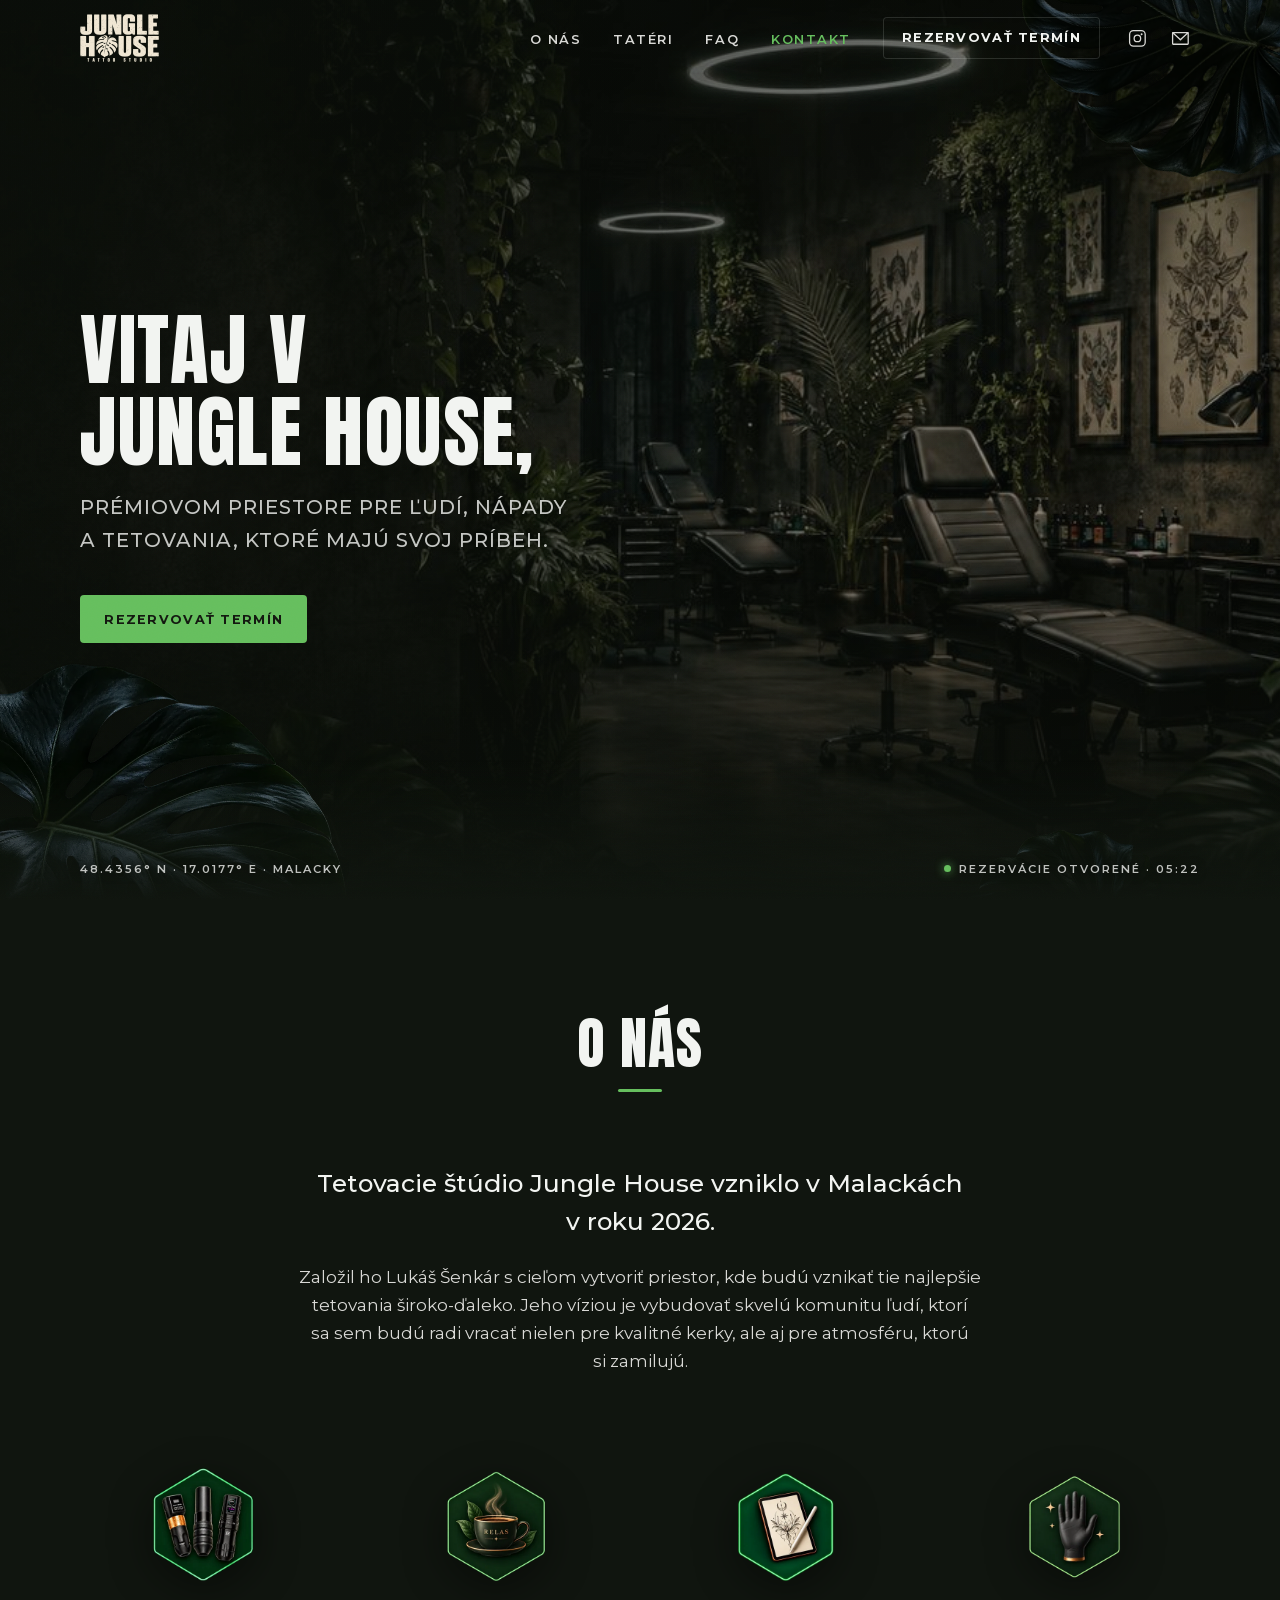
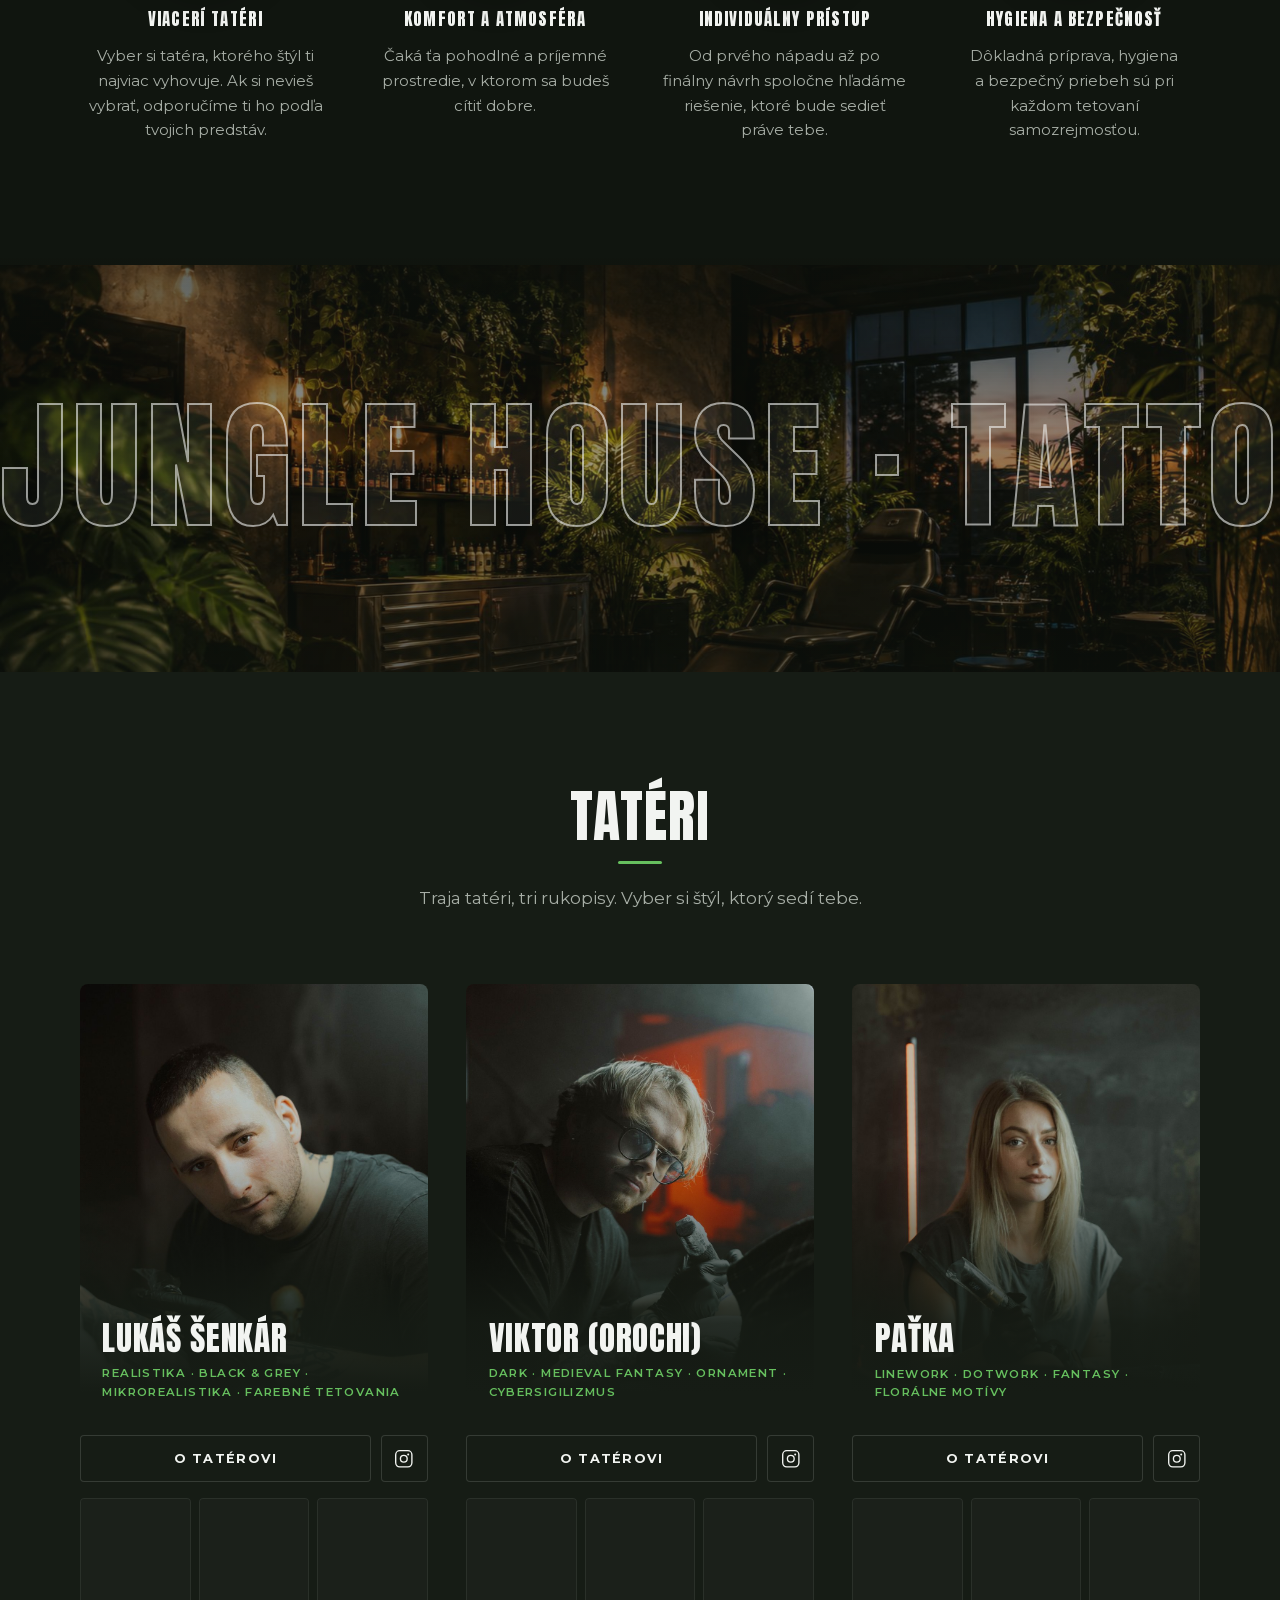
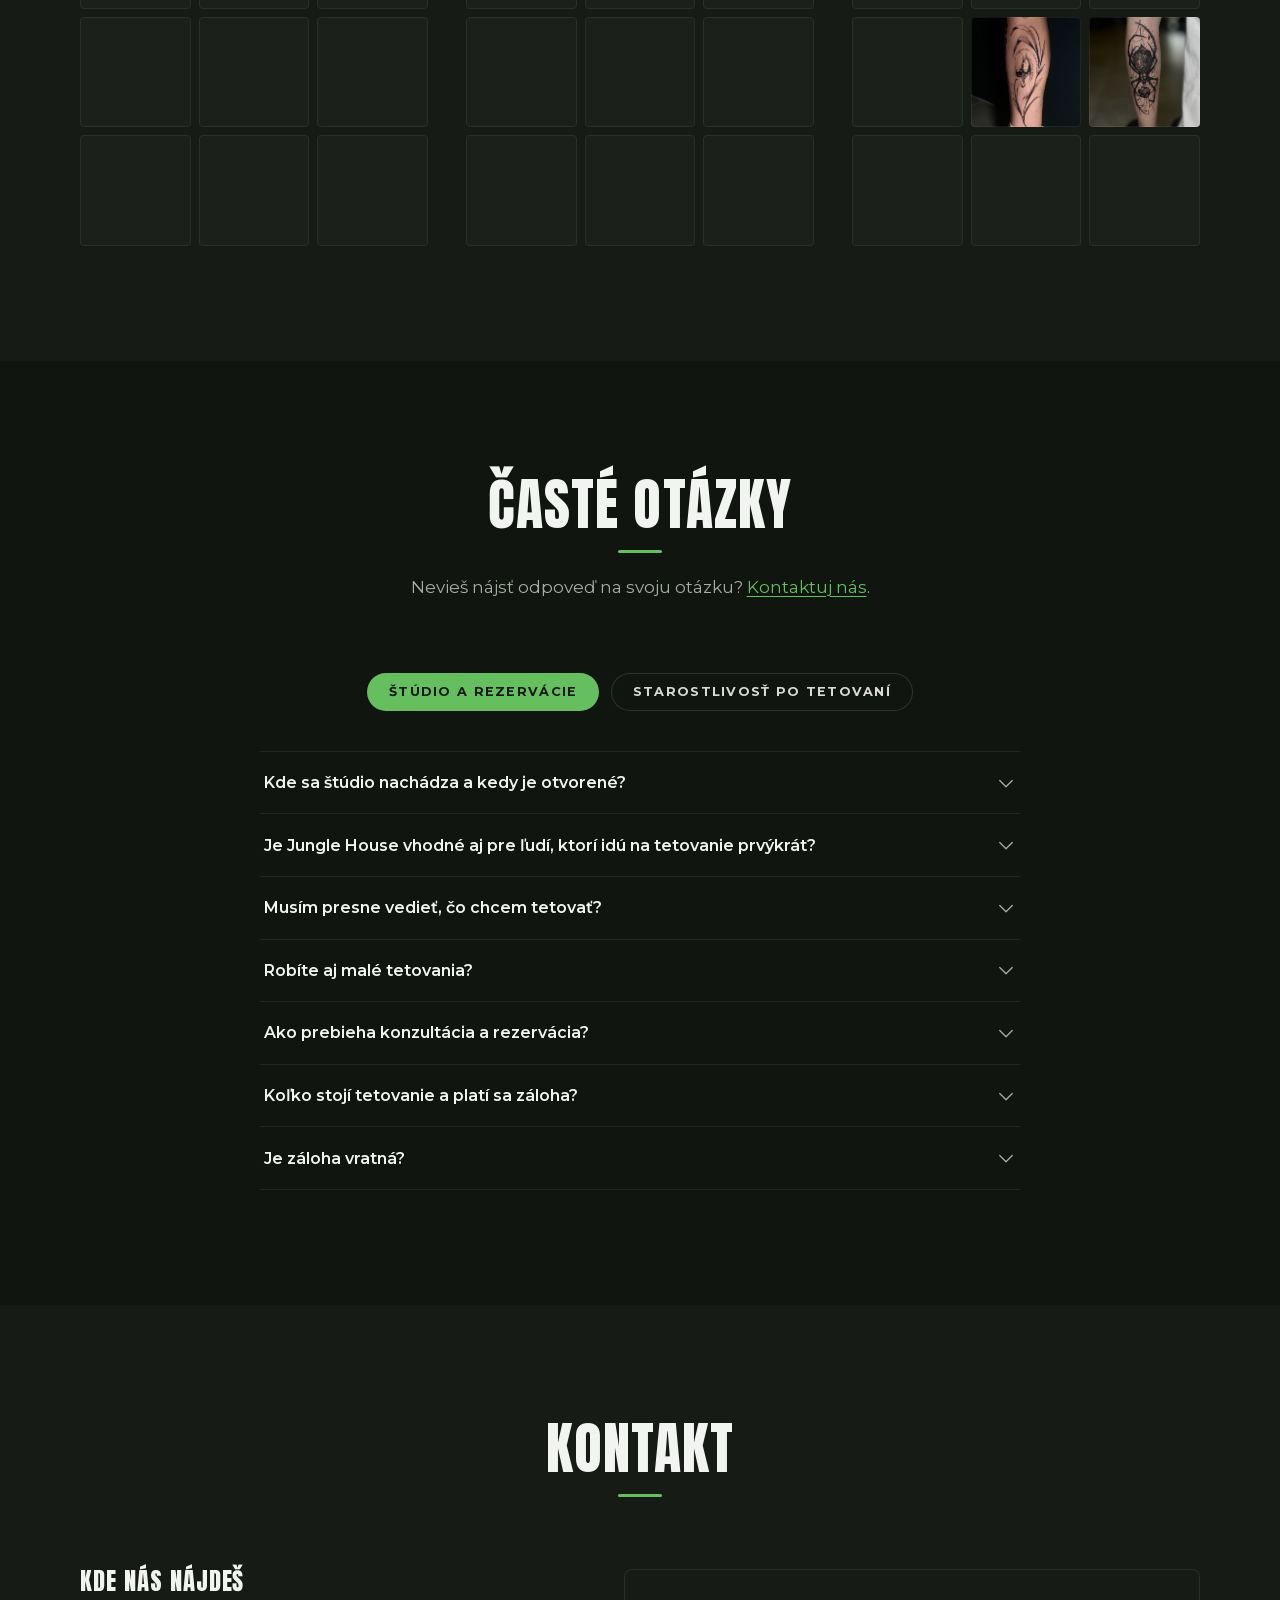
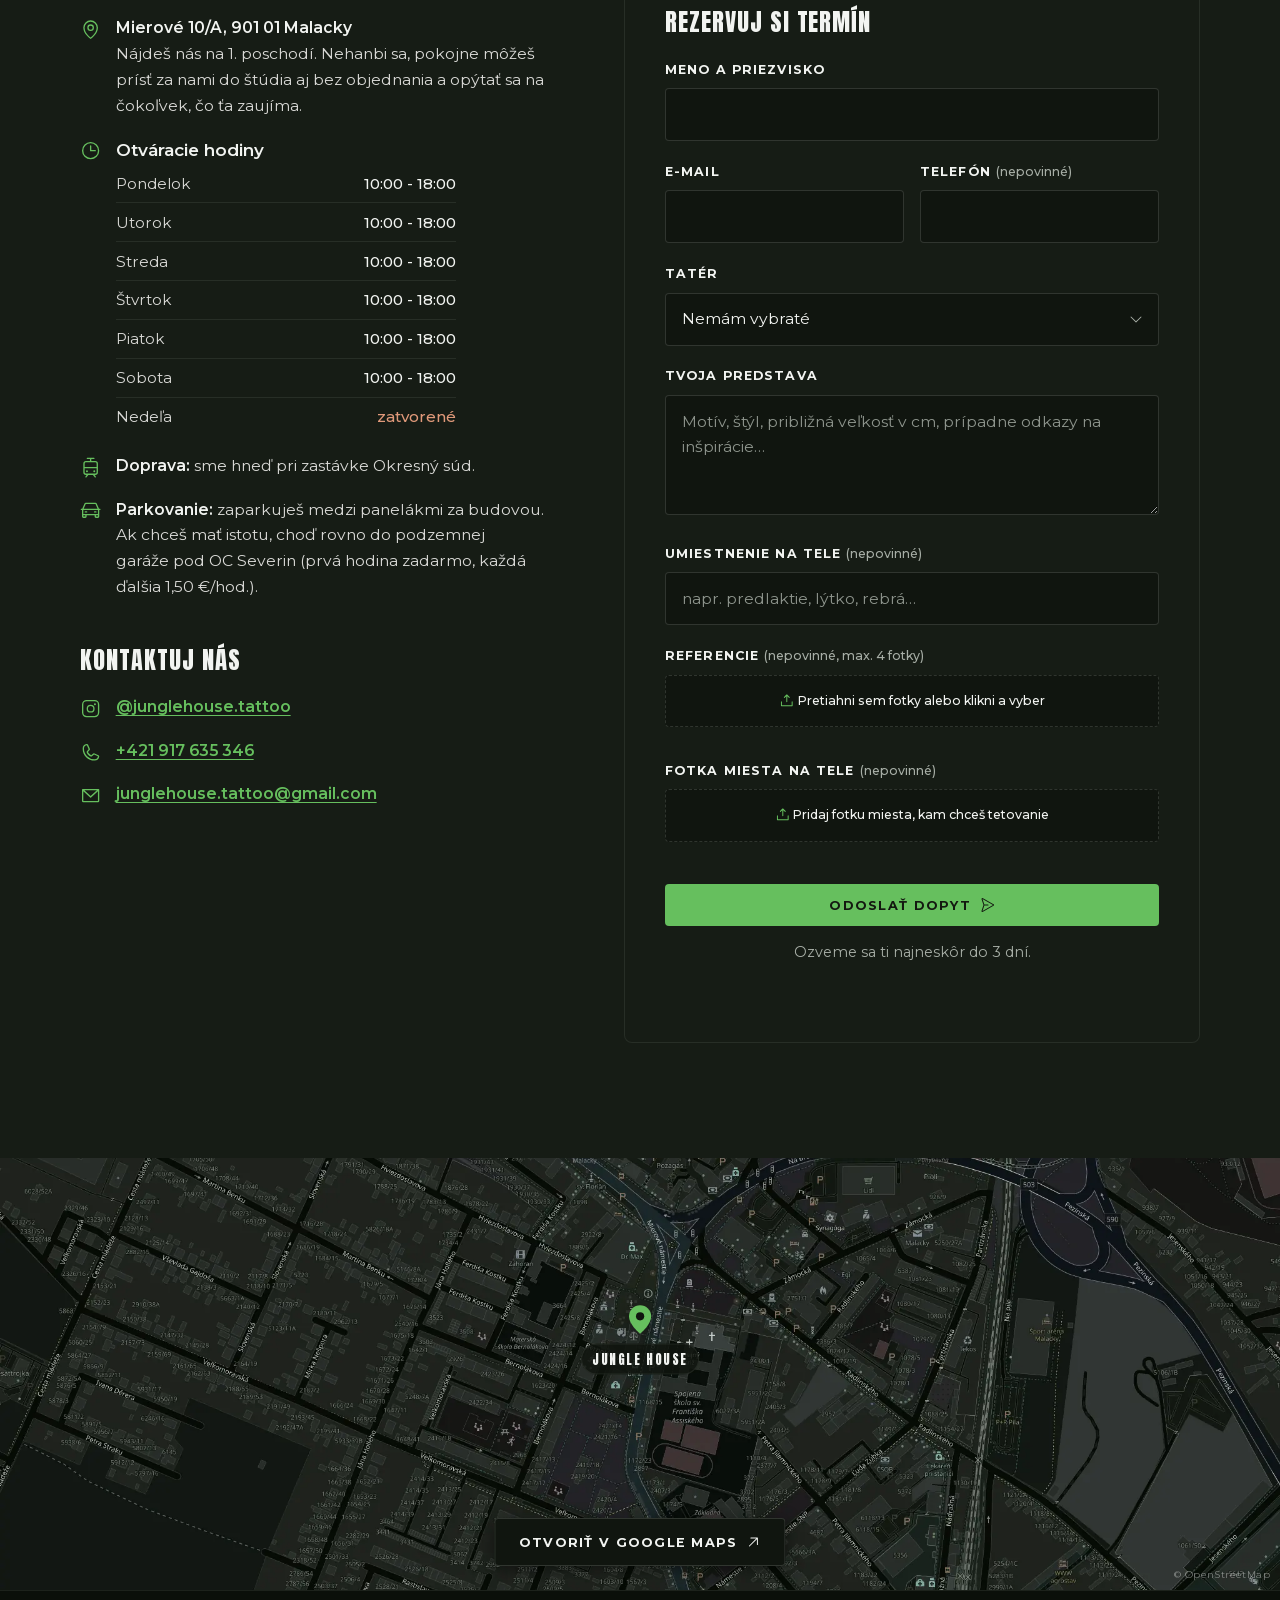
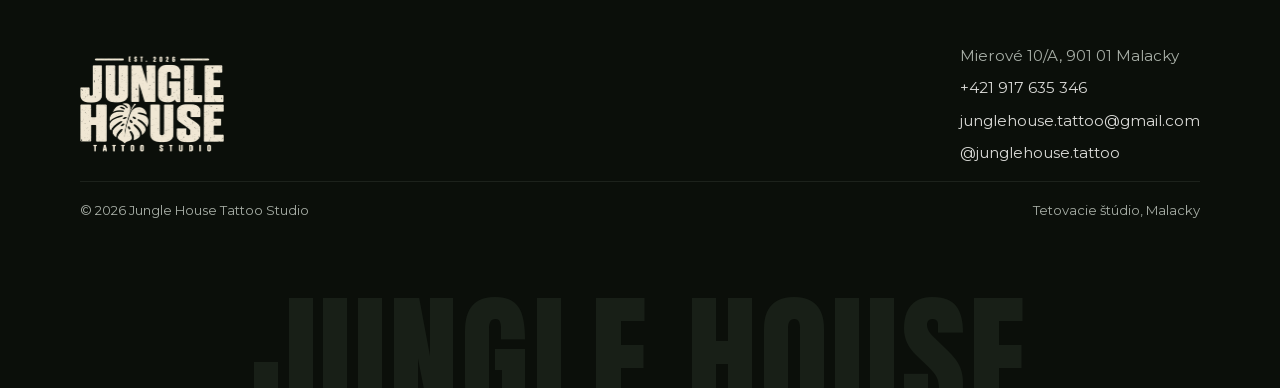
==== commit 7169662f: "Bod 1: IG + mail ikonky v hlavicke vedla Rezervovat termin; tateri variant V2 (?tateri=v2) Co-Author" ====
--- a/index.html
+++ b/index.html
@@ -76,6 +76,14 @@
           <li><a href="#faq">FAQ</a></li>
           <li><a href="#kontakt">Kontakt</a></li>
           <li><a class="btn btn-ghost" href="#rezervacia">Rezervovať termín</a></li>
+          <li class="nav-social">
+            <a href="https://www.instagram.com/junglehouse.tattoo/" target="_blank" rel="noopener" aria-label="Instagram Jungle House">
+              <svg class="icn" aria-hidden="true"><use href="#i-instagram-logo"/></svg>
+            </a>
+            <a href="mailto:junglehouse.tattoo@gmail.com" aria-label="Napísať e-mail">
+              <svg class="icn" aria-hidden="true"><use href="#i-envelope-simple"/></svg>
+            </a>
+          </li>
         </ul>
       </nav>
       <button class="nav-toggle" id="nav-toggle" aria-expanded="false" aria-controls="nav-links" aria-label="Otvoriť menu">
@@ -107,12 +115,6 @@
           <h1><span class="line"><span class="line-inner h1-top">Vitaj v<br>Jungle&nbsp;House,</span></span><span class="line"><span class="line-inner">prémiovom priestore pre ľudí, nápady a&nbsp;tetovania, ktoré majú svoj príbeh.</span></span></h1>
           <div class="cta-row">
             <a class="btn" href="#rezervacia">Rezervovať termín</a>
-            <a class="icon-btn hero-icon" href="https://www.instagram.com/junglehouse.tattoo/" target="_blank" rel="noopener" aria-label="Instagram Jungle House">
-              <svg class="icn" aria-hidden="true"><use href="#i-instagram-logo"/></svg>
-            </a>
-            <a class="icon-btn hero-icon" href="mailto:junglehouse.tattoo@gmail.com" aria-label="Napísať e-mail">
-              <svg class="icn" aria-hidden="true"><use href="#i-envelope-simple"/></svg>
-            </a>
           </div>
         </div>
       </div>
@@ -190,6 +192,7 @@
               </div>
               <div class="artist-actions">
                 <button class="btn btn-ghost" type="button" data-dialog="dlg-lukas" aria-haspopup="dialog">O tatérovi</button>
+                <button class="btn btn-ghost btn-gallery" type="button" data-gallery-open="lukas">Galéria</button>
                 <a class="icon-btn" href="https://www.instagram.com/lukas.senkar/" target="_blank" rel="noopener" aria-label="Instagram, Lukáš Šenkár">
                   <svg class="icn" aria-hidden="true"><use href="#i-instagram-logo"/></svg>
                 </a>
@@ -219,6 +222,7 @@
               </div>
               <div class="artist-actions">
                 <button class="btn btn-ghost" type="button" data-dialog="dlg-viktor" aria-haspopup="dialog">O tatérovi</button>
+                <button class="btn btn-ghost btn-gallery" type="button" data-gallery-open="viktor">Galéria</button>
                 <a class="icon-btn" href="https://www.instagram.com/orochi.tatt/" target="_blank" rel="noopener" aria-label="Instagram, Viktor (Orochi)">
                   <svg class="icn" aria-hidden="true"><use href="#i-instagram-logo"/></svg>
                 </a>
@@ -248,6 +252,7 @@
               </div>
               <div class="artist-actions">
                 <button class="btn btn-ghost" type="button" data-dialog="dlg-patka" aria-haspopup="dialog">O tatérovi</button>
+                <button class="btn btn-ghost btn-gallery" type="button" data-gallery-open="patka">Galéria</button>
                 <a class="icon-btn" href="https://www.instagram.com/patrisia_ink/" target="_blank" rel="noopener" aria-label="Instagram, Paťka">
                   <svg class="icn" aria-hidden="true"><use href="#i-instagram-logo"/></svg>
                 </a>
--- a/styles.css
+++ b/styles.css
@@ -227,6 +227,24 @@
 .nav-links a:not(.btn):hover { color: var(--paper); background-size: 100% 1px; }
 .nav-links a[aria-current="true"] { color: var(--leaf); }
 .nav .btn { padding: 0.85em 1.5em; }
+.nav-social {
+  display: flex;
+  align-items: center;
+  gap: 0.15rem;
+  margin-left: calc(clamp(1.1rem, 2.5vw, 2.2rem) * -0.45);
+}
+.nav-links .nav-social a:not(.btn) {
+  display: inline-grid;
+  place-items: center;
+  width: 40px;
+  height: 40px;
+  padding: 0;
+  background: none;
+  color: var(--mist);
+  transition: color 0.2s ease;
+}
+.nav-links .nav-social a:not(.btn):hover { color: var(--leaf); }
+.nav-social .icn { width: 1.3rem; height: 1.3rem; vertical-align: 0; }
 
 .nav-toggle { display: none; }
 
@@ -250,6 +268,9 @@
     backdrop-filter: none;
   }
   .nav-links a:not(.btn) { font-family: 'Anton', sans-serif; font-size: 1.6rem; font-weight: 400; letter-spacing: 0.06em; padding: 0.3rem 0.6rem; }
+  .nav-social { margin-left: 0; gap: 1rem; }
+  .nav-links .nav-social a:not(.btn) { width: 52px; height: 52px; }
+  .nav-social .icn { width: 1.7rem; height: 1.7rem; }
   body.menu-open .nav-links { opacity: 1; visibility: visible; }
   body.menu-open { overflow: hidden; }
   .nav-toggle {
@@ -345,15 +366,7 @@
   margin-top: 2.4rem;
   display: flex;
   flex-wrap: wrap;
-  align-items: center;
-  gap: 0.75rem;
-}
-.hero .hero-icon {
-  width: 51px;
-  height: 51px;
-  background: rgba(16, 21, 15, 0.45);
-  -webkit-backdrop-filter: blur(6px);
-  backdrop-filter: blur(6px);
+  gap: 0.9rem;
 }
 
 @media (prefers-reduced-motion: no-preference) {
@@ -507,8 +520,17 @@
   display: flex;
   gap: 0.6rem;
 }
-.artist-actions .btn { flex: 1; }
+.artist-actions .btn { flex: 1; padding-inline: 0.9em; }
 .artist-actions .btn-ghost:hover { color: var(--leaf-bright); }
+/* variant V2 (?tateri=v2): namiesto mriežky prác tlačidlo Galéria */
+.btn-gallery { display: none; }
+.artists.v2 .artist-actions .btn-gallery { display: inline-flex; }
+.artists.v2 .gallery { display: none; }
+.artist-actions .btn { white-space: nowrap; }
+@media (min-width: 901px) and (max-width: 1100px) {
+  /* úzke stĺpce: IG ostáva v okne O tatérovi */
+  .artists.v2 .artist-actions .icon-btn { display: none; }
+}
 
 .gallery {
   margin-top: 1rem;
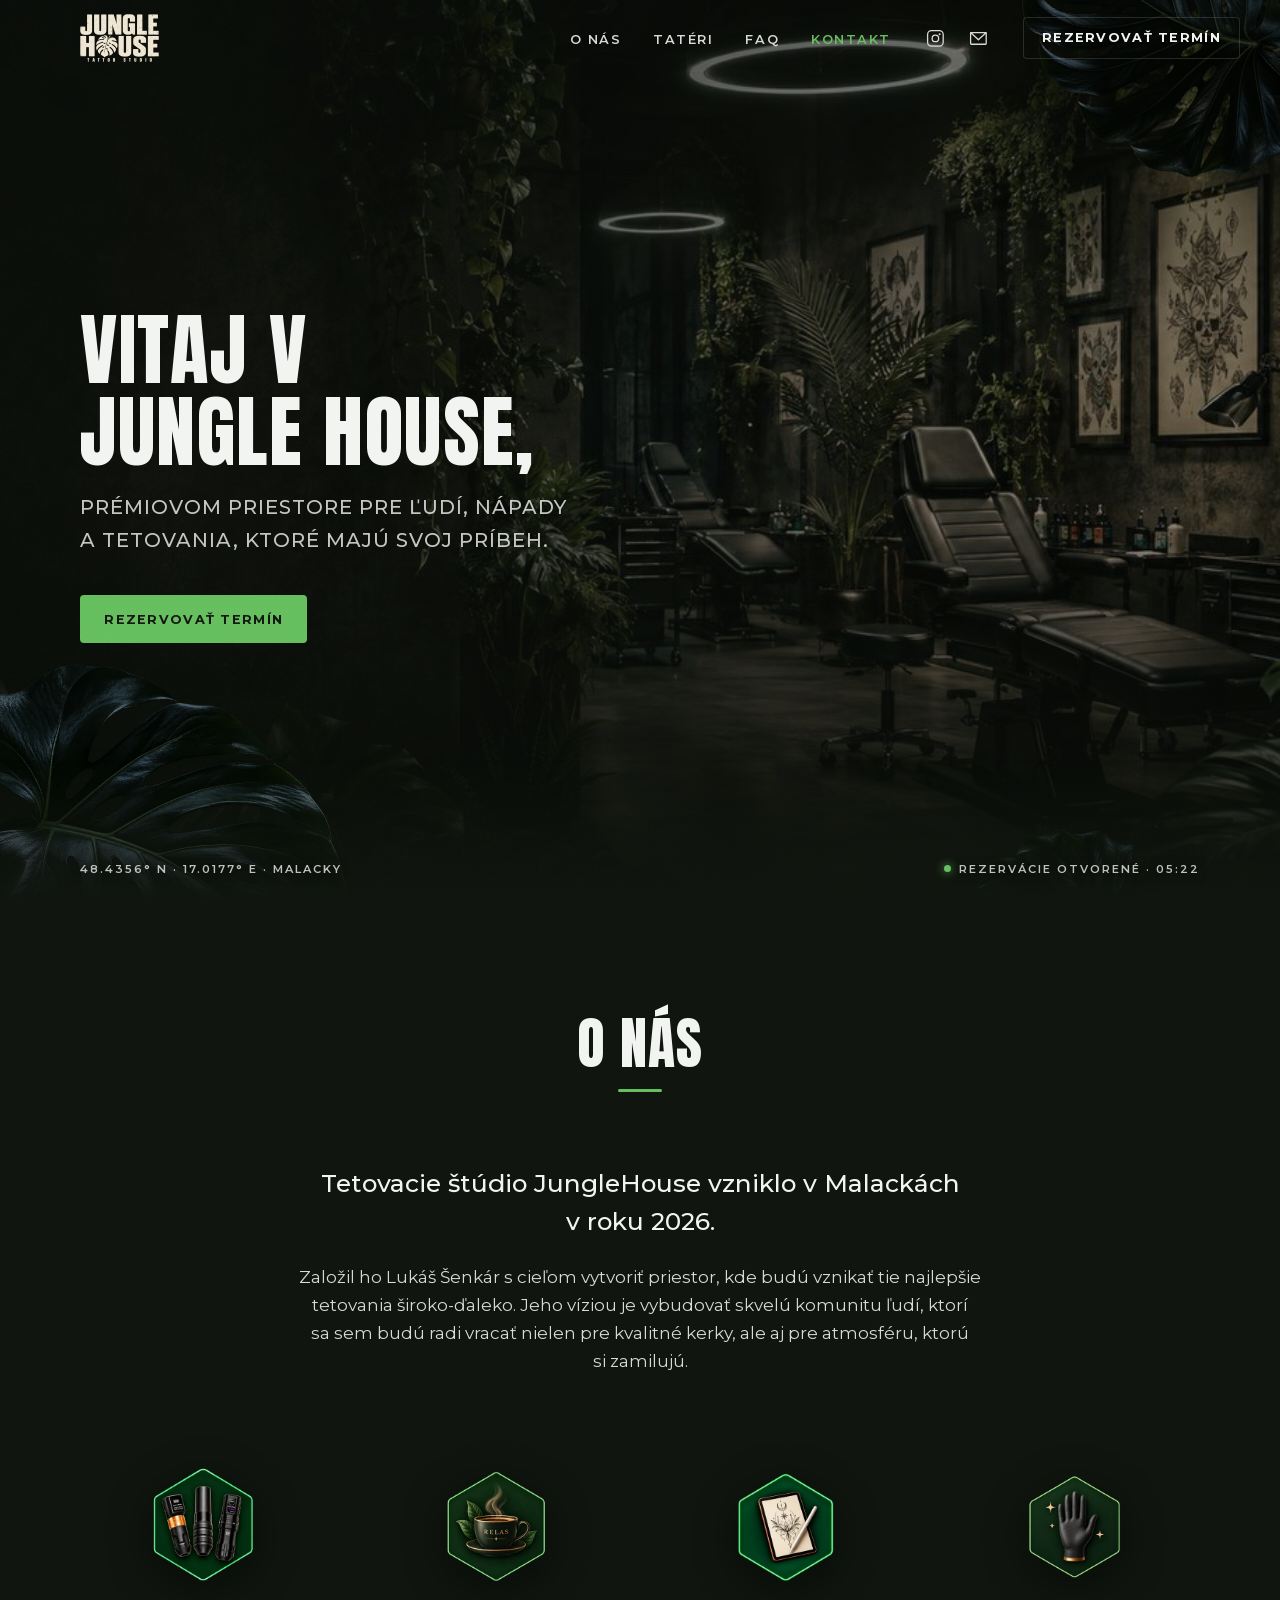
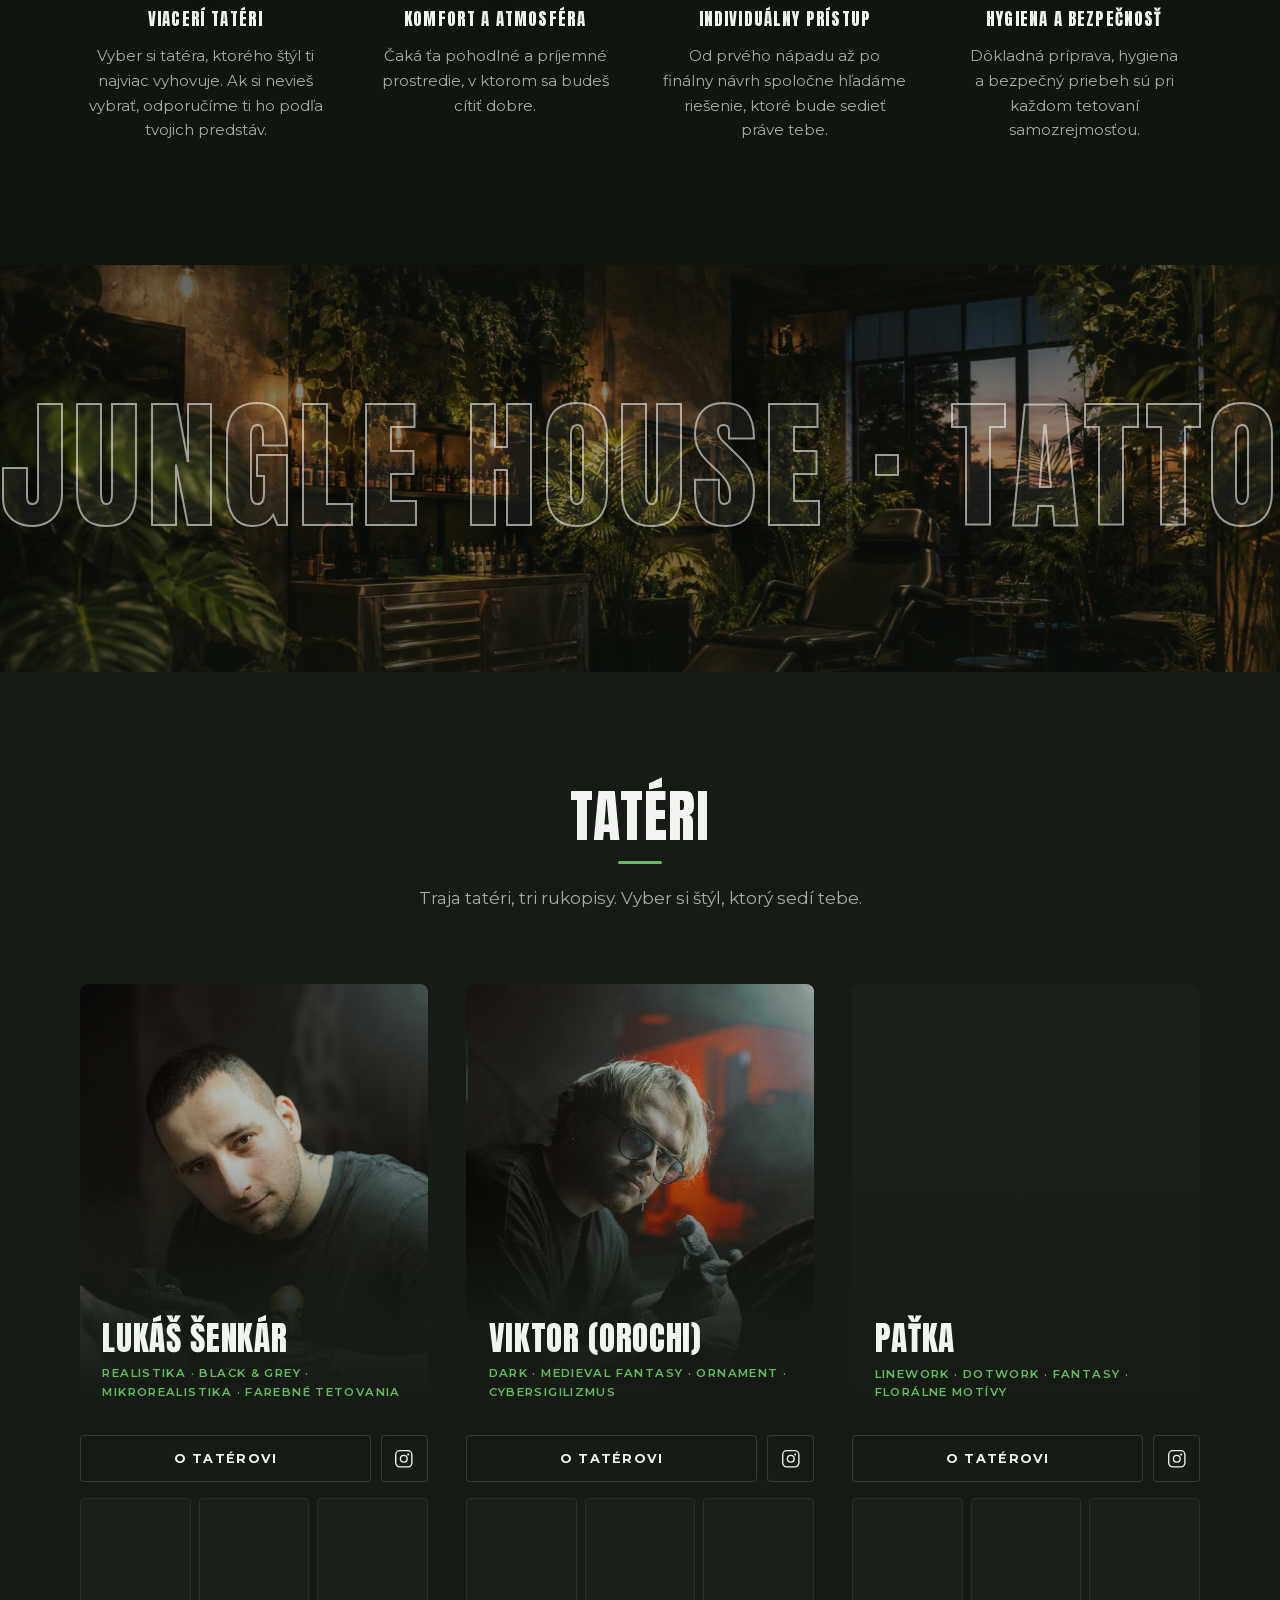
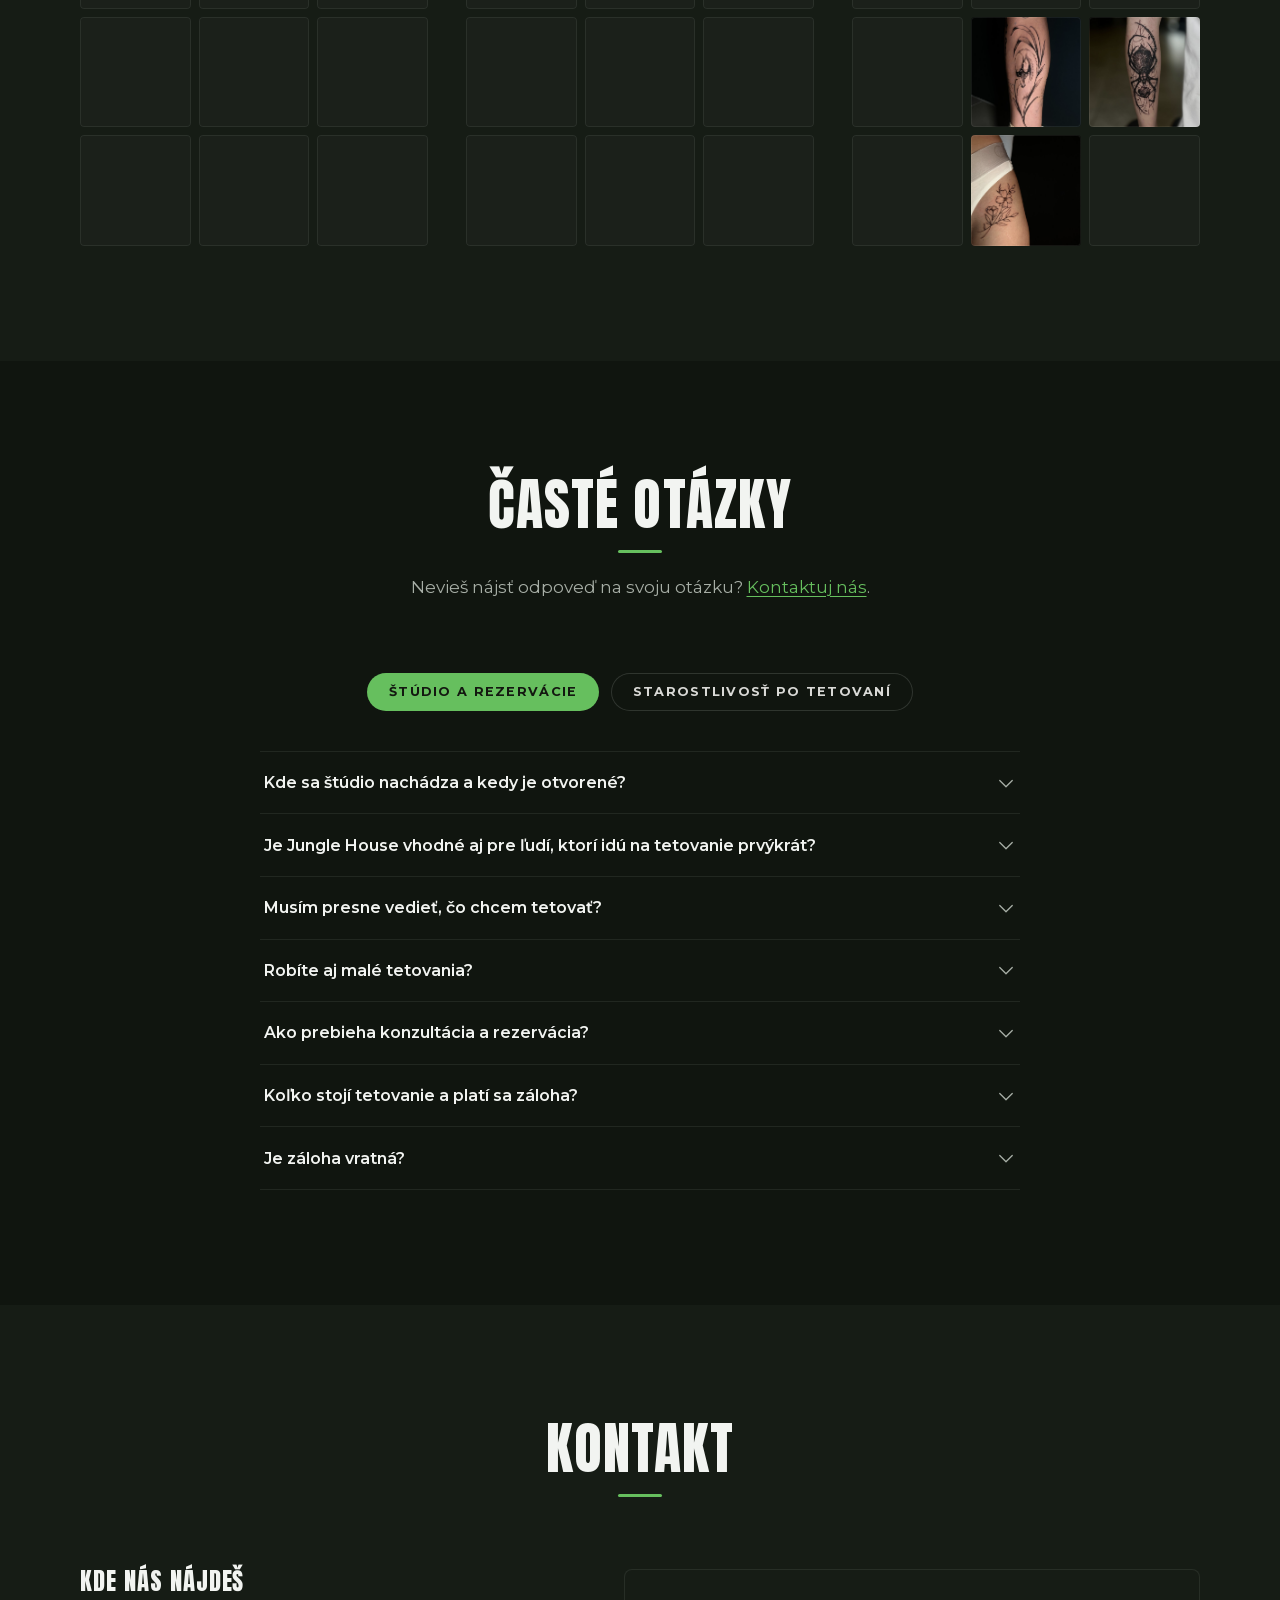
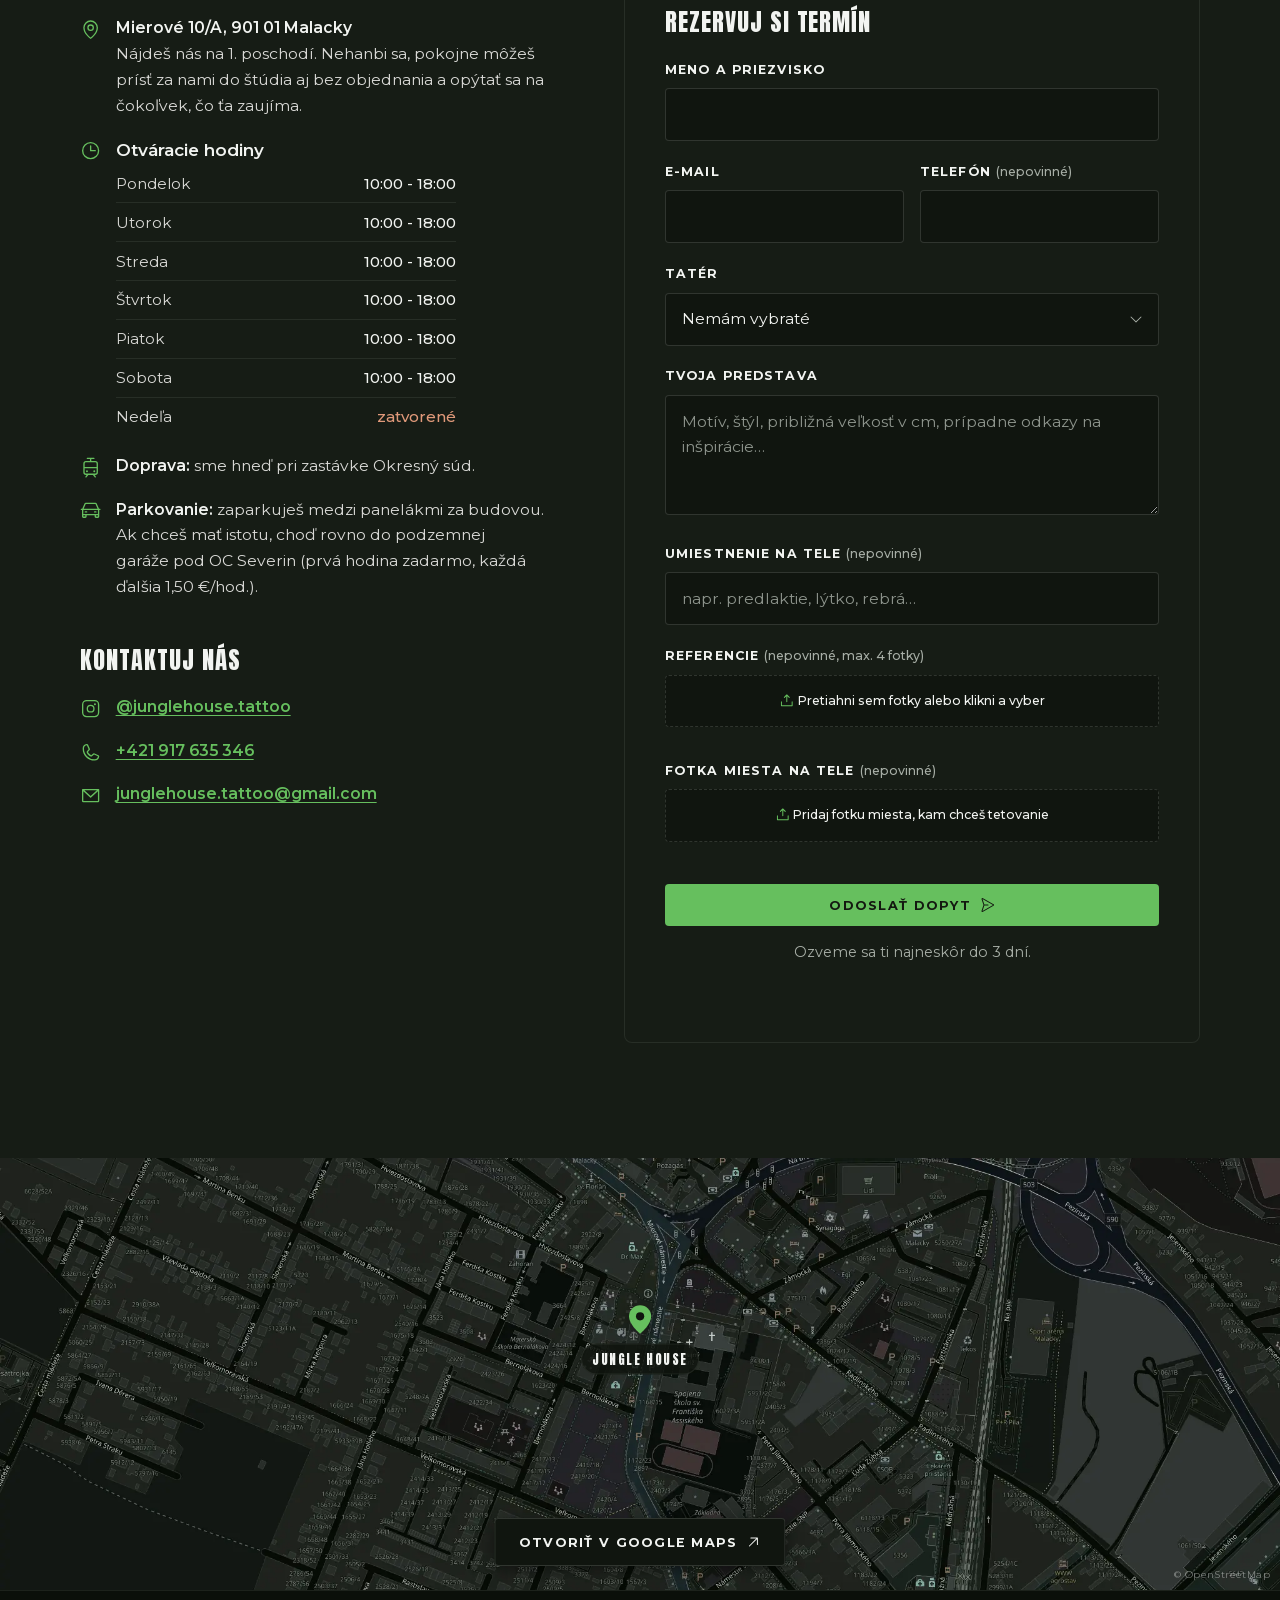
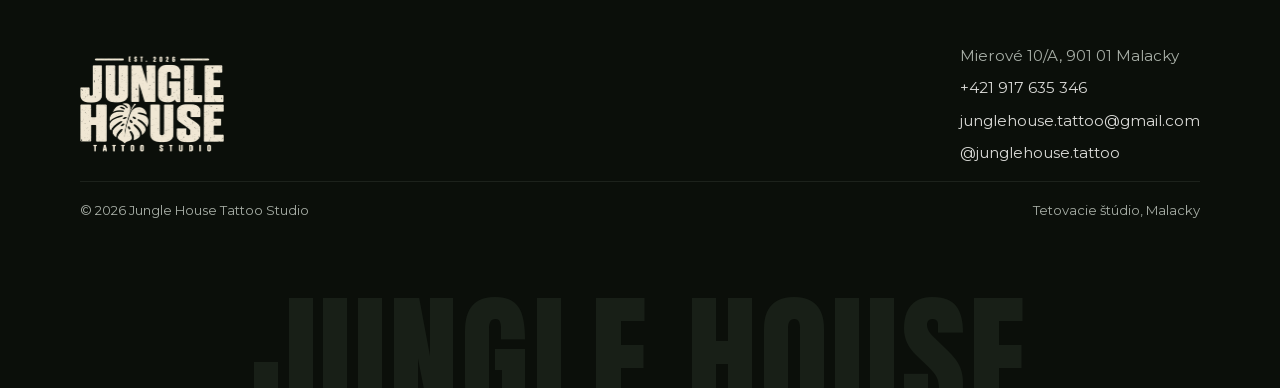
==== commit ae1bc861: "Hlavicka: Rezervovat termin uplne vpravo (ikonky pred nim); O nas presne text klientky (JungleHouse)" ====
--- a/index.html
+++ b/index.html
@@ -75,7 +75,6 @@
           <li><a href="#tateri">Tatéri</a></li>
           <li><a href="#faq">FAQ</a></li>
           <li><a href="#kontakt">Kontakt</a></li>
-          <li><a class="btn btn-ghost" href="#rezervacia">Rezervovať termín</a></li>
           <li class="nav-social">
             <a href="https://www.instagram.com/junglehouse.tattoo/" target="_blank" rel="noopener" aria-label="Instagram Jungle House">
               <svg class="icn" aria-hidden="true"><use href="#i-instagram-logo"/></svg>
@@ -84,6 +83,7 @@
               <svg class="icn" aria-hidden="true"><use href="#i-envelope-simple"/></svg>
             </a>
           </li>
+          <li><a class="btn btn-ghost" href="#rezervacia">Rezervovať termín</a></li>
         </ul>
       </nav>
       <button class="nav-toggle" id="nav-toggle" aria-expanded="false" aria-controls="nav-links" aria-label="Otvoriť menu">
@@ -132,7 +132,7 @@
           <div class="rule" aria-hidden="true"></div>
         </div>
         <div class="about-copy reveal">
-          <p class="intro">Tetovacie štúdio Jungle House vzniklo v&nbsp;Malackách v&nbsp;roku 2026.</p>
+          <p class="intro">Tetovacie štúdio JungleHouse vzniklo v&nbsp;Malackách v&nbsp;roku 2026.</p>
           <p>Založil ho Lukáš Šenkár s&nbsp;cieľom vytvoriť priestor, kde budú vznikať tie najlepšie tetovania široko-ďaleko. Jeho víziou je vybudovať skvelú komunitu ľudí, ktorí sa sem budú radi vracať nielen pre kvalitné kerky, ale aj pre atmosféru, ktorú si zamilujú.</p>
         </div>
         <ul class="values">
--- a/styles.css
+++ b/styles.css
@@ -24,6 +24,7 @@
   --radius-sm: 4px;
   --nav-h: 76px;
   --container: 1200px;
+  --nav-reach: 80px;
   --pad: clamp(1.25rem, 4vw, 2.5rem);
 }
 
@@ -184,9 +185,9 @@
   box-shadow: 0 1px 0 var(--line-soft);
 }
 .nav-inner {
-  max-width: var(--container);
+  max-width: calc(var(--container) + 2 * var(--nav-reach));
   margin-inline: auto;
-  padding-inline: var(--pad);
+  padding-inline: calc(var(--pad) + clamp(0px, (100% - var(--container)) / 2, var(--nav-reach))) var(--pad);
   height: var(--nav-h);
   display: flex;
   align-items: center;
@@ -231,7 +232,7 @@
   display: flex;
   align-items: center;
   gap: 0.15rem;
-  margin-left: calc(clamp(1.1rem, 2.5vw, 2.2rem) * -0.45);
+  margin-inline: -0.45rem;
 }
 .nav-links .nav-social a:not(.btn) {
   display: inline-grid;
@@ -268,7 +269,7 @@
     backdrop-filter: none;
   }
   .nav-links a:not(.btn) { font-family: 'Anton', sans-serif; font-size: 1.6rem; font-weight: 400; letter-spacing: 0.06em; padding: 0.3rem 0.6rem; }
-  .nav-social { margin-left: 0; gap: 1rem; }
+  .nav-social { order: 1; margin-inline: 0; gap: 1rem; }
   .nav-links .nav-social a:not(.btn) { width: 52px; height: 52px; }
   .nav-social .icn { width: 1.7rem; height: 1.7rem; }
   body.menu-open .nav-links { opacity: 1; visibility: visible; }
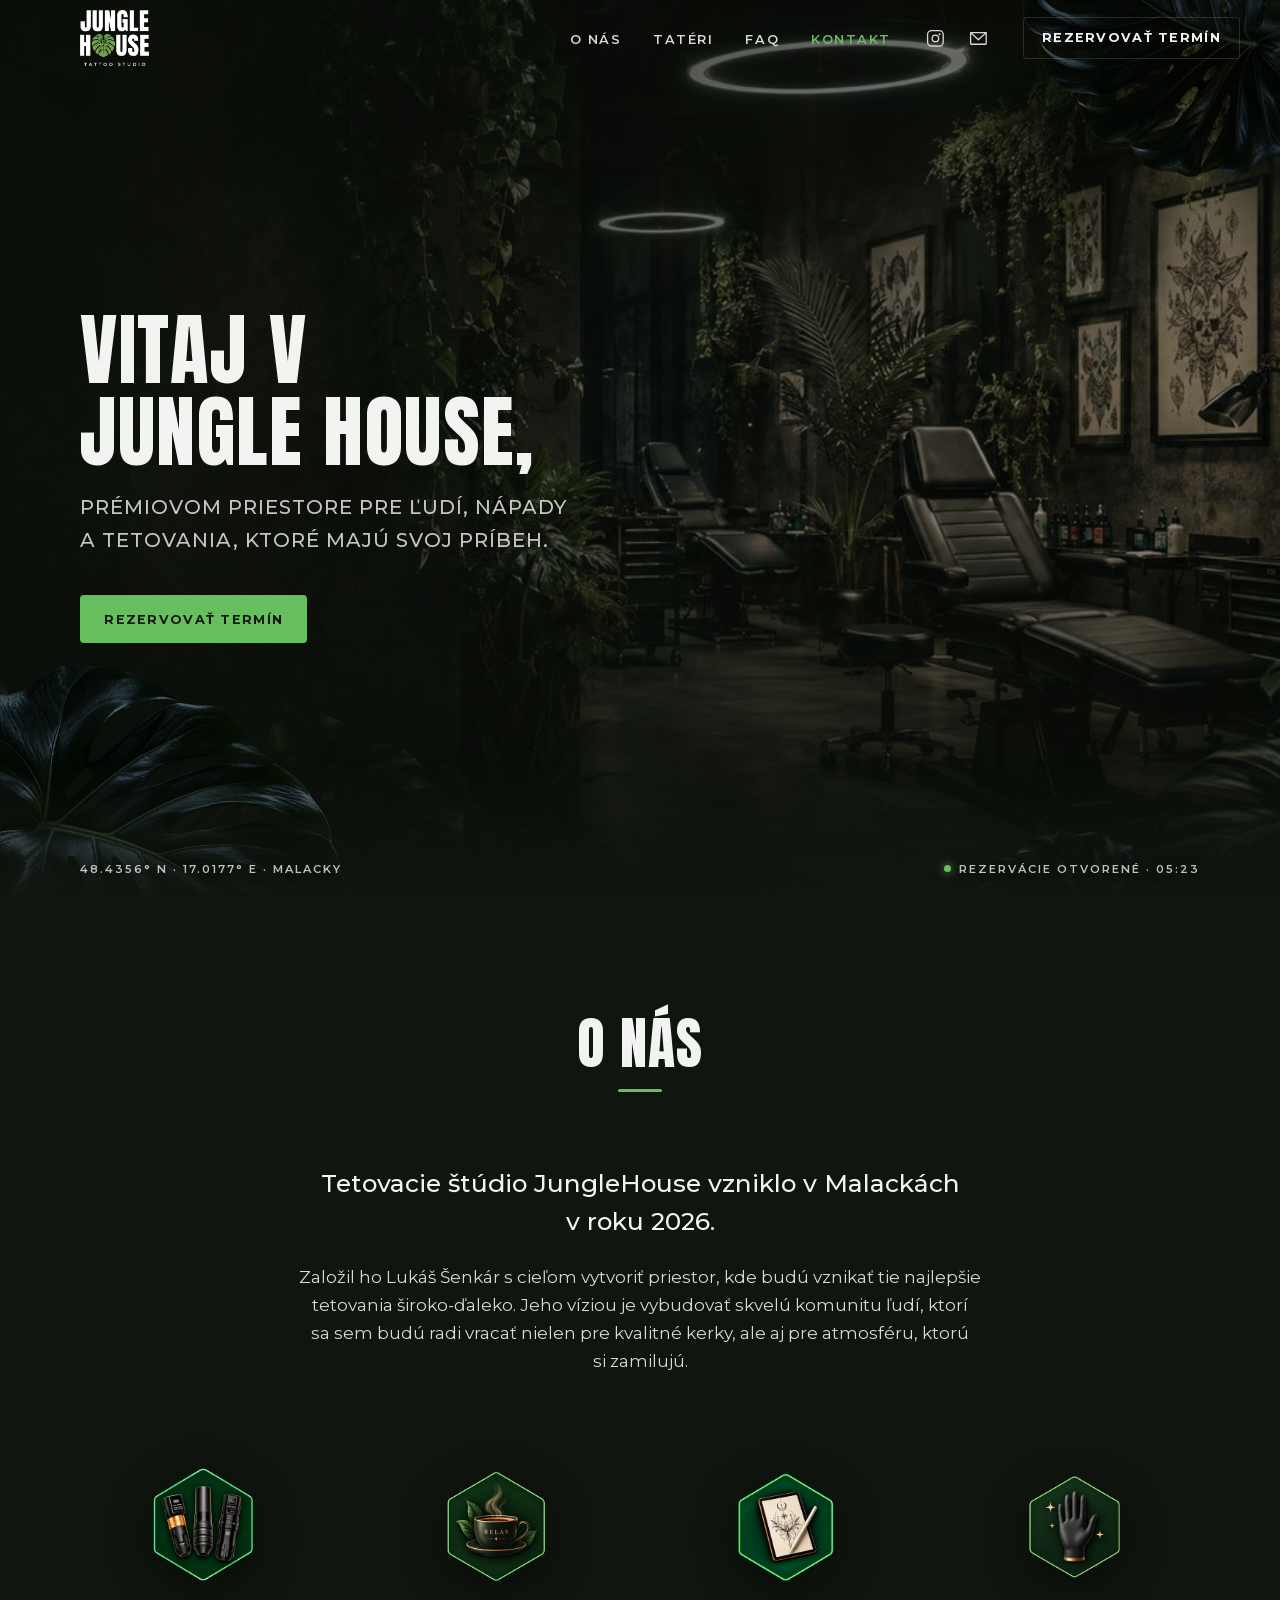
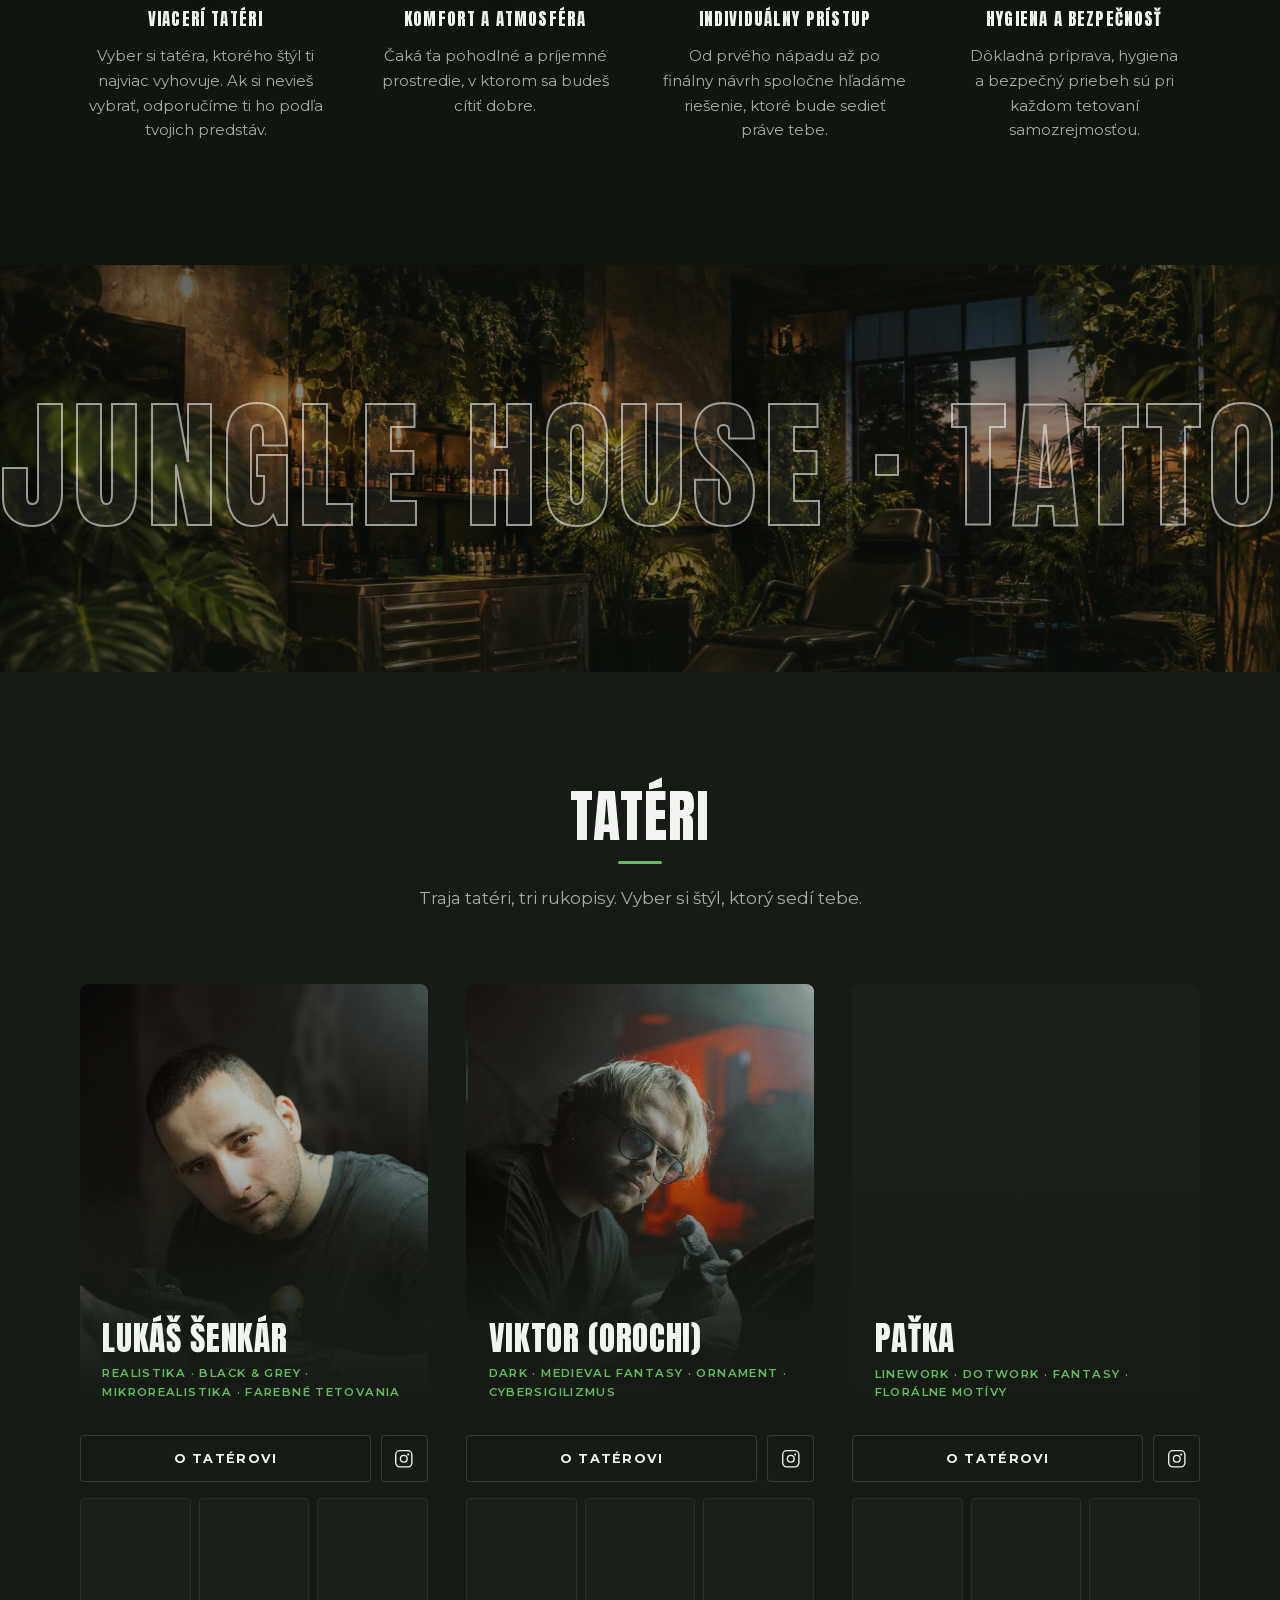
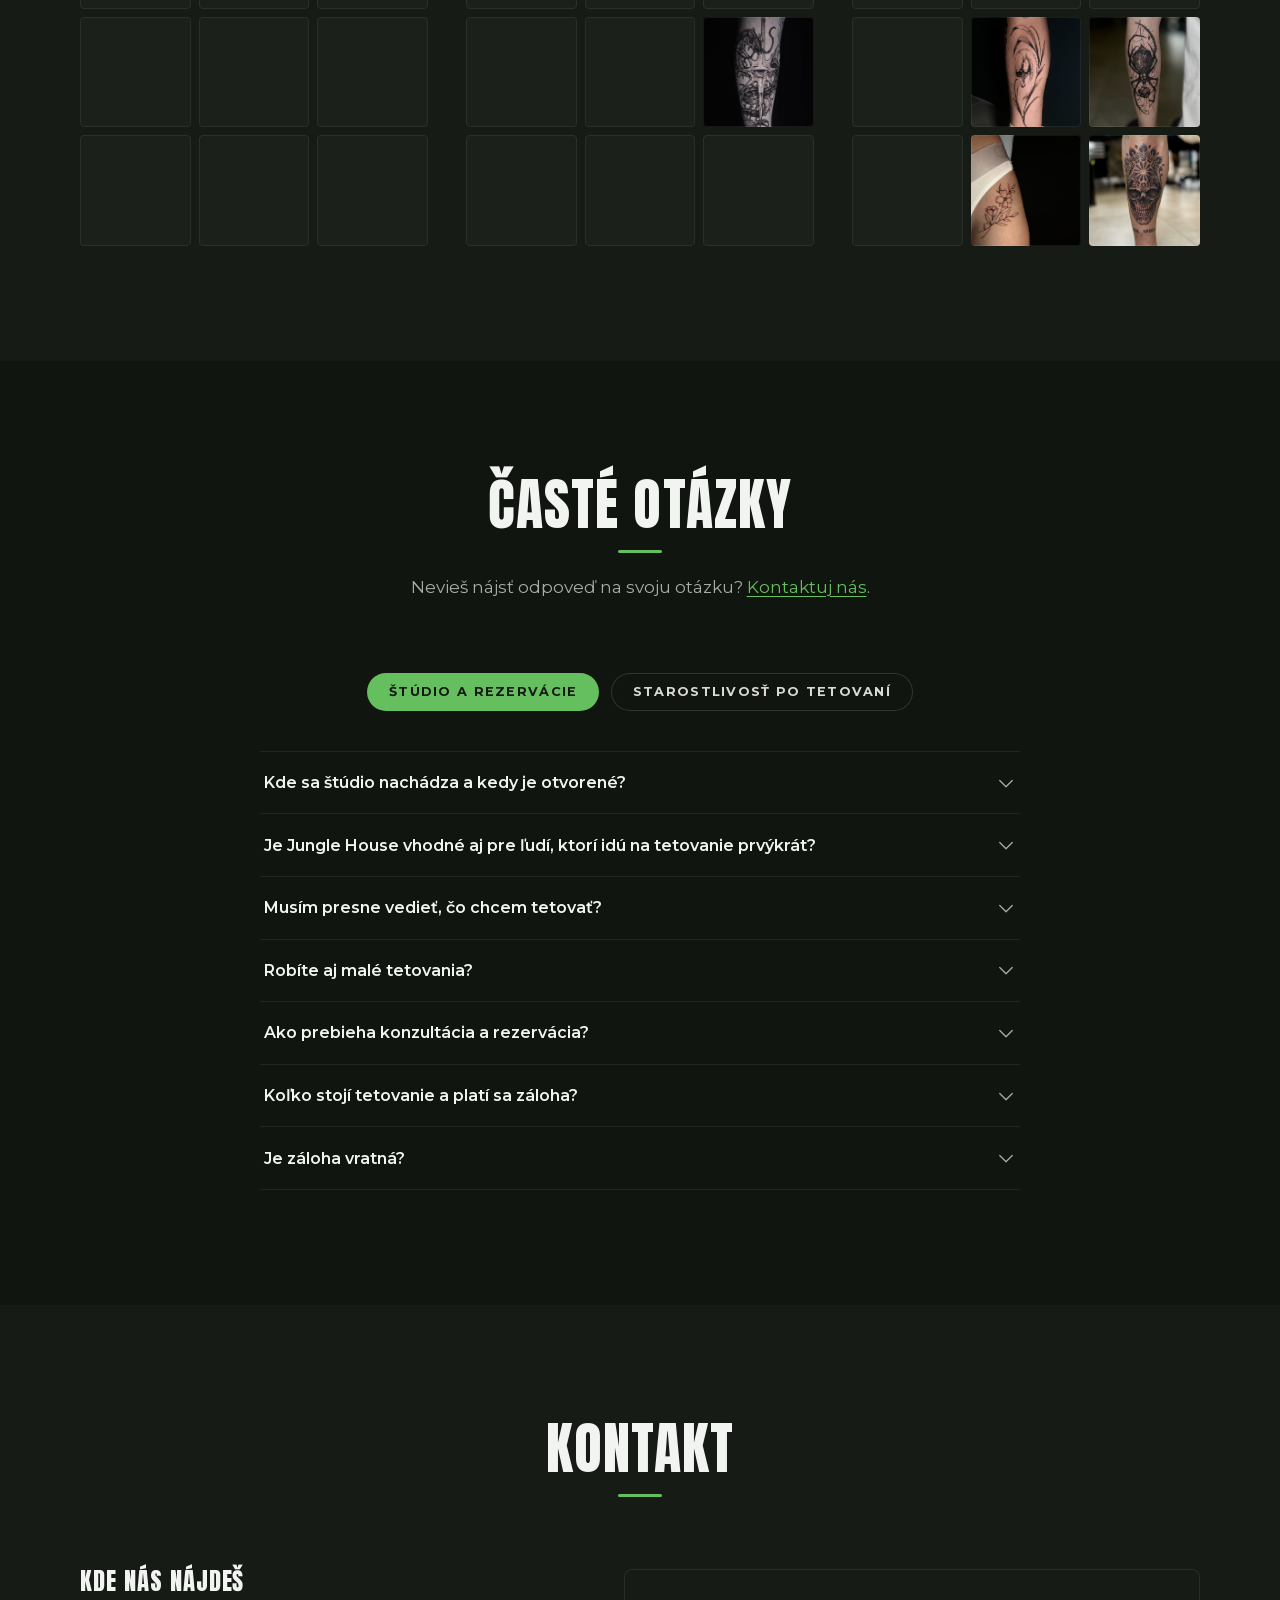
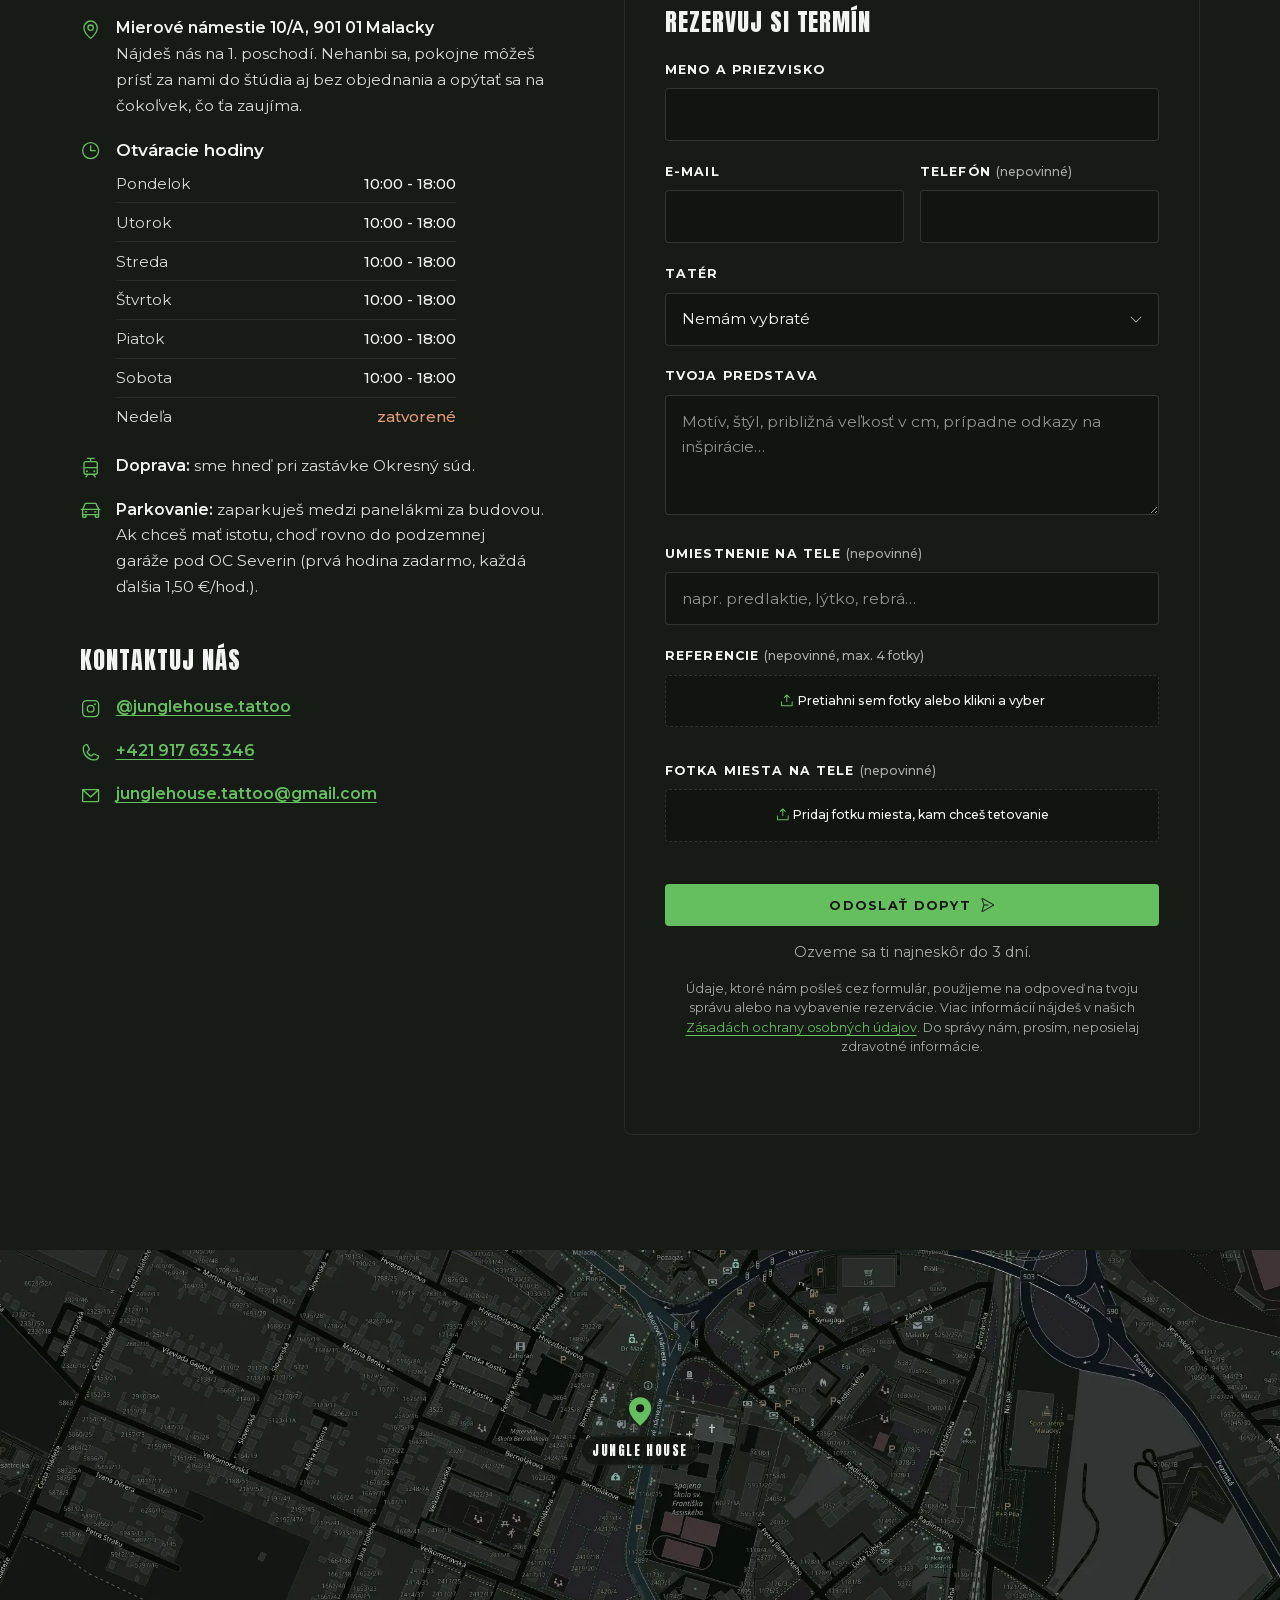
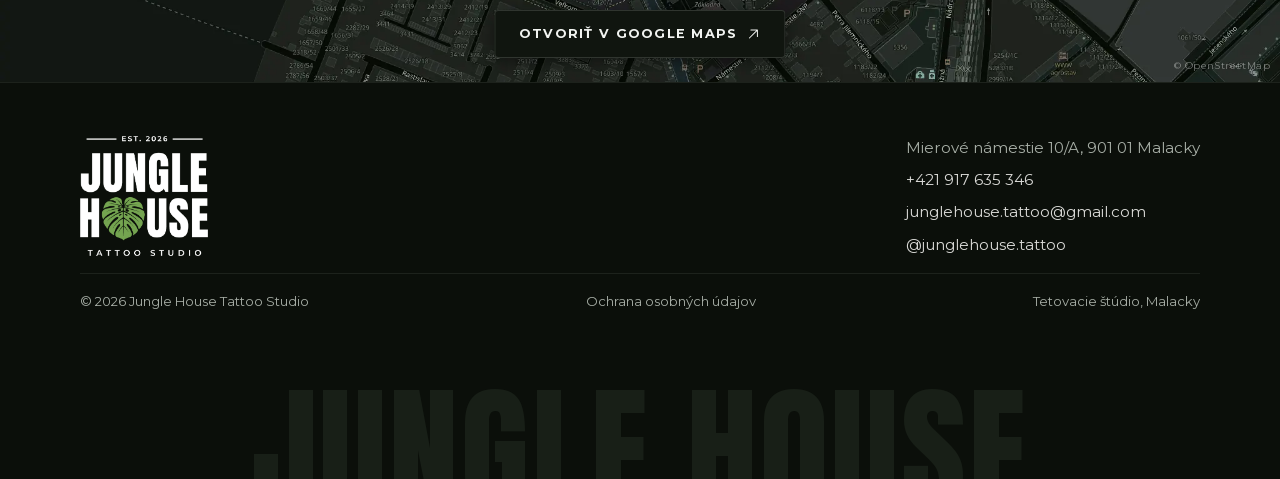
==== commit 630abf9d: "Feedback klientky (2026-10-10): logo a favicon od klientky, adresa Mierove namestie 10/A, ochrana os" ====
--- a/index.html
+++ b/index.html
@@ -5,7 +5,9 @@
   <meta name="viewport" content="width=device-width, initial-scale=1">
   <title>Jungle House Tattoo Studio | Malacky</title>
   <meta name="description" content="Jungle House je tetovacie štúdio v Malackách. Viacero tatérov, rôzne štýly, jedna spoločná atmosféra: surová, industriálna, no zároveň zelená a ľudská. Rezervuj si termín.">
-  <link rel="icon" href="data:image/svg+xml,%3Csvg xmlns='http://www.w3.org/2000/svg' viewBox='0 0 100 100'%3E%3Crect width='100' height='100' rx='20' fill='%2310150f'/%3E%3Ctext x='50' y='72' font-size='60' text-anchor='middle'%3E%F0%9F%8C%BF%3C/text%3E%3C/svg%3E">
+  <link rel="icon" href="favicon.ico" sizes="48x48">
+  <link rel="icon" href="favicon.svg" type="image/svg+xml">
+  <link rel="apple-touch-icon" href="apple-touch-icon.png">
   <meta property="og:title" content="Jungle House Tattoo Studio | Malacky">
   <meta property="og:description" content="Prémiový priestor pre ľudí, nápady a tetovania, ktoré majú svoj príbeh.">
   <meta property="og:image" content="https://junglehouse.sk/assets/brand/hero-1280.jpg">
@@ -26,7 +28,7 @@
     "description": "Tetovacie štúdio v Malackách. Viacero tatérov, rôzne štýly, jedna spoločná atmosféra.",
     "address": {
       "@type": "PostalAddress",
-      "streetAddress": "Mierové 10/A",
+      "streetAddress": "Mierové námestie 10/A",
       "addressLocality": "Malacky",
       "postalCode": "901 01",
       "addressCountry": "SK"
@@ -47,7 +49,7 @@
     "@context": "https://schema.org",
     "@type": "FAQPage",
     "mainEntity": [
-      {"@type":"Question","name":"Kde sa štúdio nachádza a kedy je otvorené?","acceptedAnswer":{"@type":"Answer","text":"Nájdeš nás na adrese Mierové 10/A, 901 01 Malacky, na 1. poschodí. Otvorené máme pondelok až sobotu od 10:00 do 18:00. Fungujeme najmä na dohodnuté termíny, no pokojne môžeš prísť aj osobne bez objednania."}},
+      {"@type":"Question","name":"Kde sa štúdio nachádza a kedy je otvorené?","acceptedAnswer":{"@type":"Answer","text":"Nájdeš nás na adrese Mierové námestie 10/A, 901 01 Malacky, na 1. poschodí. Otvorené máme pondelok až sobotu od 10:00 do 18:00. Fungujeme najmä na dohodnuté termíny, no pokojne môžeš prísť aj osobne bez objednania."}},
       {"@type":"Question","name":"Je Jungle House vhodné aj pre ľudí, ktorí idú na tetovanie prvýkrát?","acceptedAnswer":{"@type":"Answer","text":"Áno. Dávame si záležať na tom, aby si sa u nás cítil/a pokojne a vedel/a, čo sa bude diať. Všetko ti vysvetlíme krok za krokom."}},
       {"@type":"Question","name":"Musím presne vedieť, čo chcem tetovať?","acceptedAnswer":{"@type":"Answer","text":"Nemusíš. Stačí, ak máš nápad, symbol, štýl alebo len pocit, ktorý chceš preniesť na kožu. Spoločne ho dotiahneme do konkrétneho návrhu."}},
       {"@type":"Question","name":"Robíte aj malé tetovania?","acceptedAnswer":{"@type":"Answer","text":"Áno, venujeme sa aj menším motívom. Dôležité je, aby bol návrh technicky vhodný, dobre čitateľný a pekne sa zahojil."}},
@@ -67,7 +69,7 @@
   <header class="nav" id="nav">
     <div class="nav-inner">
       <a class="brand" href="#hore" aria-label="Jungle House Tattoo Studio, na začiatok stránky">
-        <img src="assets/brand/logo-nav.png" alt="Jungle House Tattoo Studio" width="316" height="192" decoding="async">
+        <img src="assets/brand/logo-nav.png" alt="Jungle House Tattoo Studio" width="266" height="216" decoding="async">
       </a>
       <nav aria-label="Hlavná navigácia">
         <ul class="nav-links" id="nav-links">
@@ -192,7 +194,6 @@
               </div>
               <div class="artist-actions">
                 <button class="btn btn-ghost" type="button" data-dialog="dlg-lukas" aria-haspopup="dialog">O tatérovi</button>
-                <button class="btn btn-ghost btn-gallery" type="button" data-gallery-open="lukas">Galéria</button>
                 <a class="icon-btn" href="https://www.instagram.com/lukas.senkar/" target="_blank" rel="noopener" aria-label="Instagram, Lukáš Šenkár">
                   <svg class="icn" aria-hidden="true"><use href="#i-instagram-logo"/></svg>
                 </a>
@@ -222,7 +223,6 @@
               </div>
               <div class="artist-actions">
                 <button class="btn btn-ghost" type="button" data-dialog="dlg-viktor" aria-haspopup="dialog">O tatérovi</button>
-                <button class="btn btn-ghost btn-gallery" type="button" data-gallery-open="viktor">Galéria</button>
                 <a class="icon-btn" href="https://www.instagram.com/orochi.tatt/" target="_blank" rel="noopener" aria-label="Instagram, Viktor (Orochi)">
                   <svg class="icn" aria-hidden="true"><use href="#i-instagram-logo"/></svg>
                 </a>
@@ -252,7 +252,6 @@
               </div>
               <div class="artist-actions">
                 <button class="btn btn-ghost" type="button" data-dialog="dlg-patka" aria-haspopup="dialog">O tatérovi</button>
-                <button class="btn btn-ghost btn-gallery" type="button" data-gallery-open="patka">Galéria</button>
                 <a class="icon-btn" href="https://www.instagram.com/patrisia_ink/" target="_blank" rel="noopener" aria-label="Instagram, Paťka">
                   <svg class="icn" aria-hidden="true"><use href="#i-instagram-logo"/></svg>
                 </a>
@@ -360,7 +359,7 @@
             <h3>Kde nás nájdeš</h3>
             <div class="info-row">
               <svg class="icn" aria-hidden="true"><use href="#i-map-pin"/></svg>
-              <p><strong>Mierové 10/A, 901 01 Malacky</strong><br>Nájdeš nás na 1. poschodí. Nehanbi sa, pokojne môžeš prísť za nami do štúdia aj bez objednania a opýtať sa na čokoľvek, čo ťa zaujíma.</p>
+              <p><strong>Mierové námestie 10/A, 901 01 Malacky</strong><br>Nájdeš nás na 1. poschodí. Nehanbi sa, pokojne môžeš prísť za nami do štúdia aj bez objednania a opýtať sa na čokoľvek, čo ťa zaujíma.</p>
             </div>
             <div class="info-row">
               <svg class="icn" aria-hidden="true"><use href="#i-clock"/></svg>
@@ -402,9 +401,7 @@
 
           </div>
 
-          <!-- Form: FormSubmit backend. Pred spustením treba formulár raz odoslať
-               a potvrdiť aktivačný e-mail na junglehouse.tattoo@gmail.com.
-               _next: po nasadení uprav na finálnu doménu. -->
+          <!-- Form: FormSubmit backend (aktivovaný na junglehouse.tattoo@gmail.com) -->
           <form class="contact-form reveal" id="rezervacia" action="https://formsubmit.co/junglehouse.tattoo@gmail.com" method="POST" enctype="multipart/form-data" novalidate>
             <h3>Rezervuj si termín</h3>
             <input type="hidden" name="_subject" value="Nová rezervácia z webu Jungle House">
@@ -470,6 +467,7 @@
               <svg class="icn" aria-hidden="true"><use href="#i-paper-plane-right"/></svg>
             </button>
             <p class="sent-note">Ozveme sa ti najneskôr do 3 dní.</p>
+            <p class="privacy-note">Údaje, ktoré nám pošleš cez formulár, použijeme na odpoveď na tvoju správu alebo na vybavenie rezervácie. Viac informácií nájdeš v&nbsp;našich <a href="https://junglehouse.sk/ochrana-osobnych-udajov">Zásadách ochrany osobných údajov</a>. Do správy nám, prosím, neposielaj zdravotné informácie.</p>
             <p class="form-status" id="f-status" role="status"></p>
           </form>
         </div>
@@ -479,7 +477,7 @@
     <!-- ================= MAPA ================= -->
     <section class="map-section" aria-label="Mapa">
       <div class="map-wrap" id="map-wrap">
-        <a class="map-link" href="https://www.google.com/maps/search/?api=1&query=Mierov%C3%A9+n%C3%A1mestie+10%2FA%2C+901+01+Malacky" target="_blank" rel="noopener" aria-label="Otvoriť mapu v Google Maps: Mierové 10/A, 901 01 Malacky">
+        <a class="map-link" href="https://www.google.com/maps/search/?api=1&query=Mierov%C3%A9+n%C3%A1mestie+10%2FA%2C+901+01+Malacky" target="_blank" rel="noopener" aria-label="Otvoriť mapu v Google Maps: Mierové námestie 10/A, 901 01 Malacky">
           <img src="assets/brand/map-dark.webp" alt="" width="2048" height="900" loading="lazy" decoding="async">
           <span class="map-pin" aria-hidden="true">
             <svg viewBox="0 0 24 24" fill="none"><path d="M12 21s-7-5.6-7-11a7 7 0 1 1 14 0c0 5.4-7 11-7 11Z" fill="#66bf5e"/><circle cx="12" cy="10" r="2.6" fill="#10150f"/></svg>
@@ -500,10 +498,10 @@
     <div class="container">
       <div class="footer-top">
         <div class="footer-logo">
-          <img src="assets/brand/logo-full.png" alt="Jungle House Tattoo Studio, logo" width="577" height="384" loading="lazy" decoding="async">
+          <img src="assets/brand/logo-full.png" alt="Jungle House Tattoo Studio, logo" width="425" height="400" loading="lazy" decoding="async">
         </div>
         <div class="footer-contact">
-          <span>Mierové 10/A, 901 01 Malacky</span>
+          <span>Mierové námestie 10/A, 901 01 Malacky</span>
           <a href="tel:+421917635346">+421 917 635 346</a>
           <a href="mailto:junglehouse.tattoo@gmail.com">junglehouse.tattoo@gmail.com</a>
           <a href="https://www.instagram.com/junglehouse.tattoo/" target="_blank" rel="noopener">@junglehouse.tattoo</a>
@@ -513,6 +511,7 @@
     <div class="container">
       <div class="footer-bottom">
         <span>© 2026 Jungle House Tattoo Studio</span>
+        <a href="https://junglehouse.sk/ochrana-osobnych-udajov">Ochrana osobných údajov</a>
         <span>Tetovacie štúdio, Malacky</span>
       </div>
     </div>
--- a/styles.css
+++ b/styles.css
@@ -201,7 +201,7 @@
   line-height: 1;
 }
 .brand img {
-  height: 48px;
+  height: 56px;
   width: auto;
   display: block;
 }
@@ -523,15 +523,7 @@
 }
 .artist-actions .btn { flex: 1; padding-inline: 0.9em; }
 .artist-actions .btn-ghost:hover { color: var(--leaf-bright); }
-/* variant V2 (?tateri=v2): namiesto mriežky prác tlačidlo Galéria */
-.btn-gallery { display: none; }
-.artists.v2 .artist-actions .btn-gallery { display: inline-flex; }
-.artists.v2 .gallery { display: none; }
 .artist-actions .btn { white-space: nowrap; }
-@media (min-width: 901px) and (max-width: 1100px) {
-  /* úzke stĺpce: IG ostáva v okne O tatérovi */
-  .artists.v2 .artist-actions .icon-btn { display: none; }
-}
 
 .gallery {
   margin-top: 1rem;
@@ -886,6 +878,7 @@
 
 .contact-form .btn { width: 100%; margin-top: 0.5rem; }
 .sent-note { color: var(--sage); font-size: 0.9rem; text-align: center; margin-top: 0.9rem; }
+.privacy-note { color: var(--sage); font-size: 0.78rem; line-height: 1.55; text-align: center; margin-top: 0.9rem; }
 .form-status { margin-top: 1rem; font-size: 0.95rem; min-height: 1.4em; }
 .form-status.ok { color: var(--leaf-bright); }
 .form-status.fail { color: var(--clay-soft); }
@@ -987,7 +980,7 @@
   padding-block: 3.25rem 1rem;
 }
 .footer-logo img {
-  height: 96px;
+  height: 120px;
   width: auto;
 }
 .footer-contact {
@@ -1021,6 +1014,21 @@
   font-size: 0.82rem;
   color: var(--sage);
 }
+.footer-bottom a { color: var(--sage); text-decoration: none; }
+.footer-bottom a:hover { color: var(--leaf); }
+
+/* ============================================================
+   OCHRANA OSOBNÝCH ÚDAJOV
+   ============================================================ */
+.legal { padding-block: calc(var(--nav-h) + clamp(2.5rem, 6vw, 4.5rem)) clamp(4rem, 8vw, 6rem); }
+.legal .container { max-width: 820px; }
+.legal h1 { font-size: clamp(2.2rem, 5vw, 3.5rem); }
+.legal .rule { width: 44px; height: 3px; background: var(--leaf); border-radius: 2px; margin: 1.1rem 0 2.25rem; }
+.legal h2 { font-size: clamp(1.35rem, 2.6vw, 1.7rem); margin: 2.75rem 0 1rem; }
+.legal h2 span { color: var(--leaf); margin-right: 0.35em; }
+.legal p + p { margin-top: 1rem; }
+.legal a { overflow-wrap: anywhere; }
+.legal .legal-updated { margin-top: 2.75rem; color: var(--sage); font-size: 0.9rem; }
 
 /* ============================================================
    BACK TO TOP
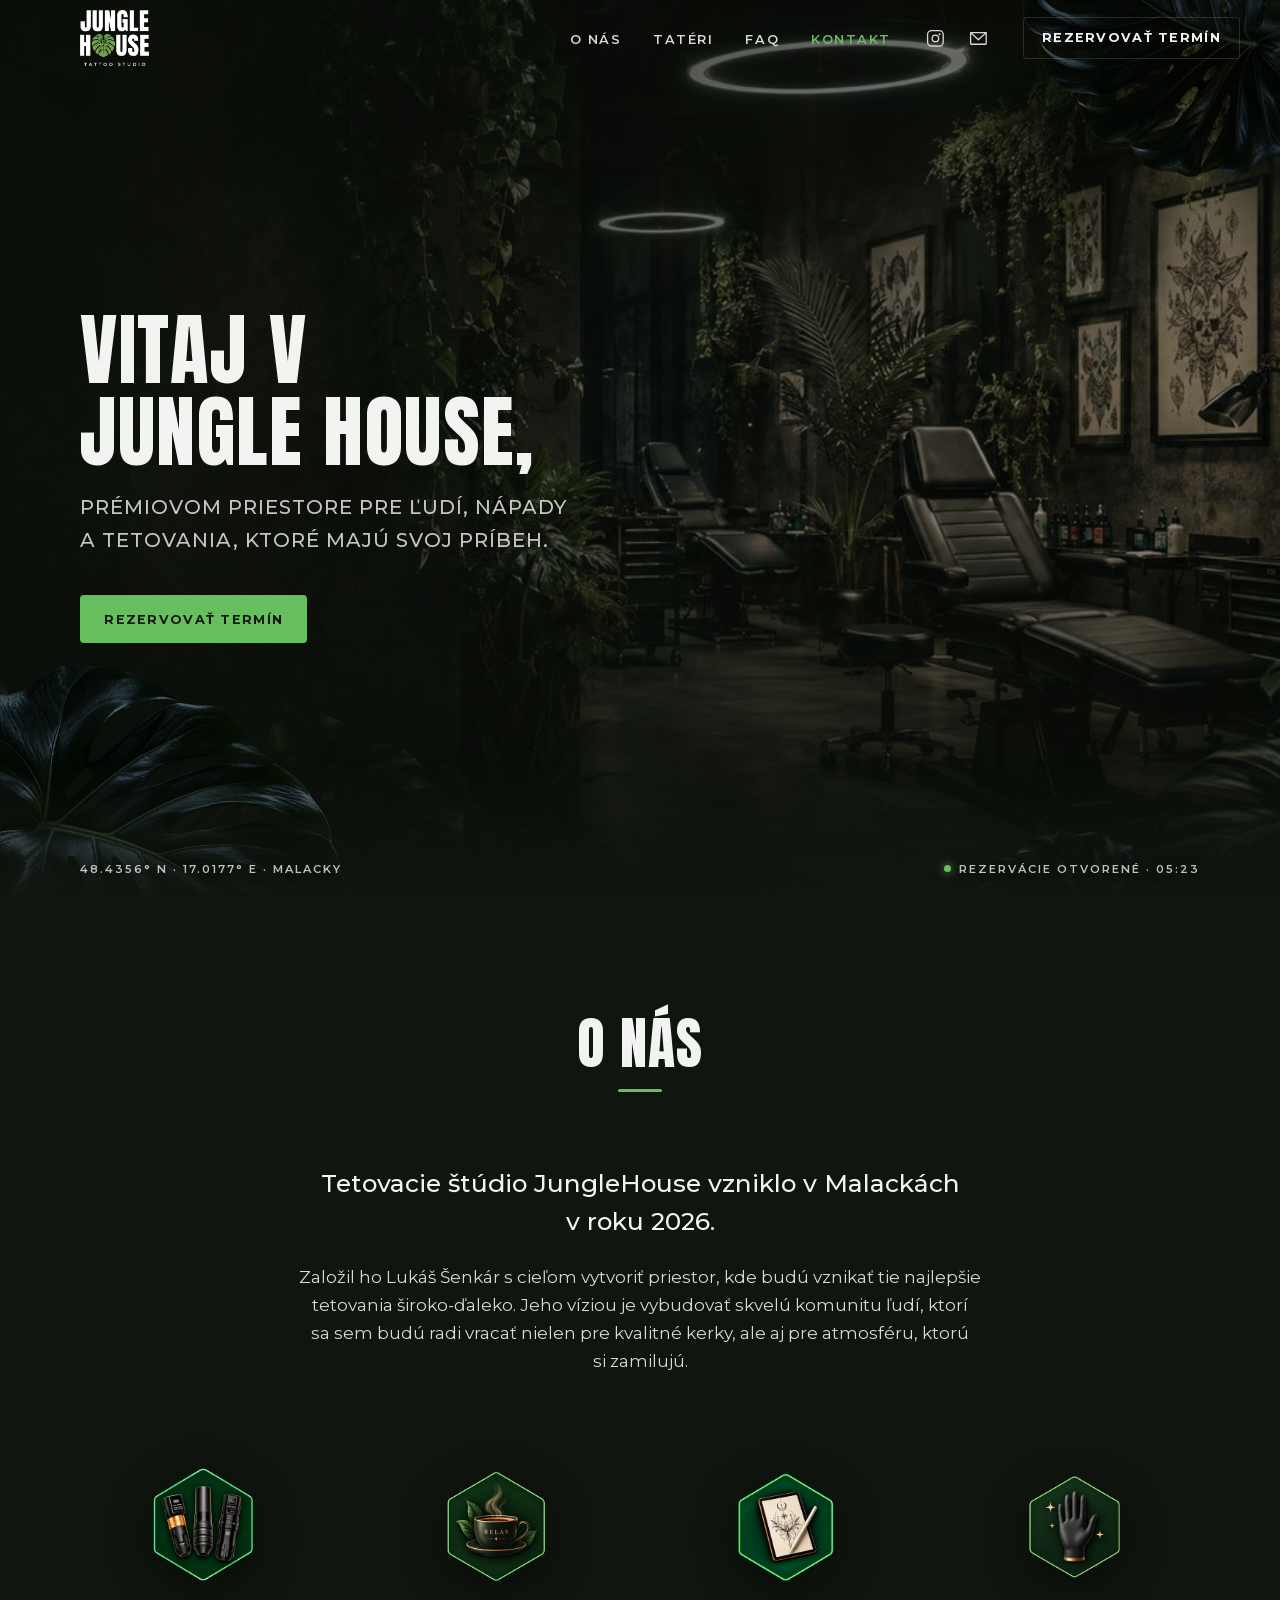
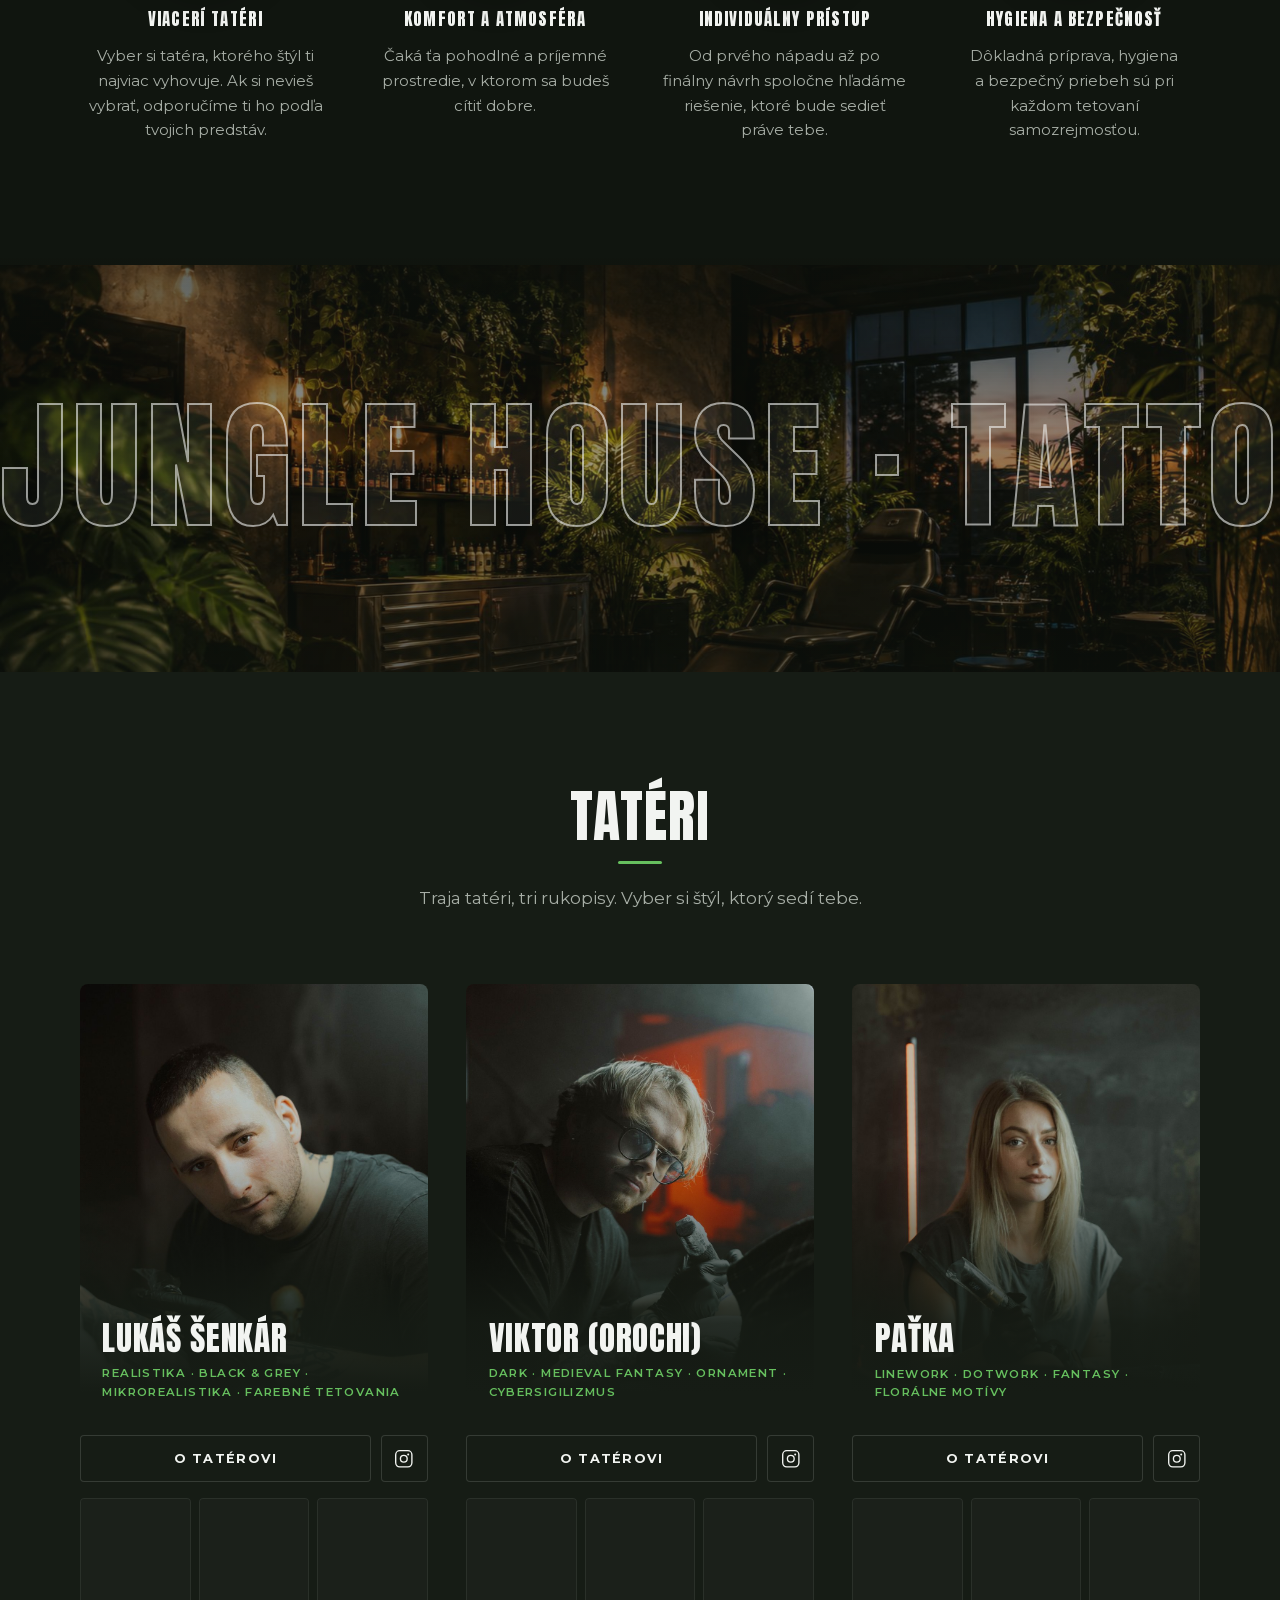
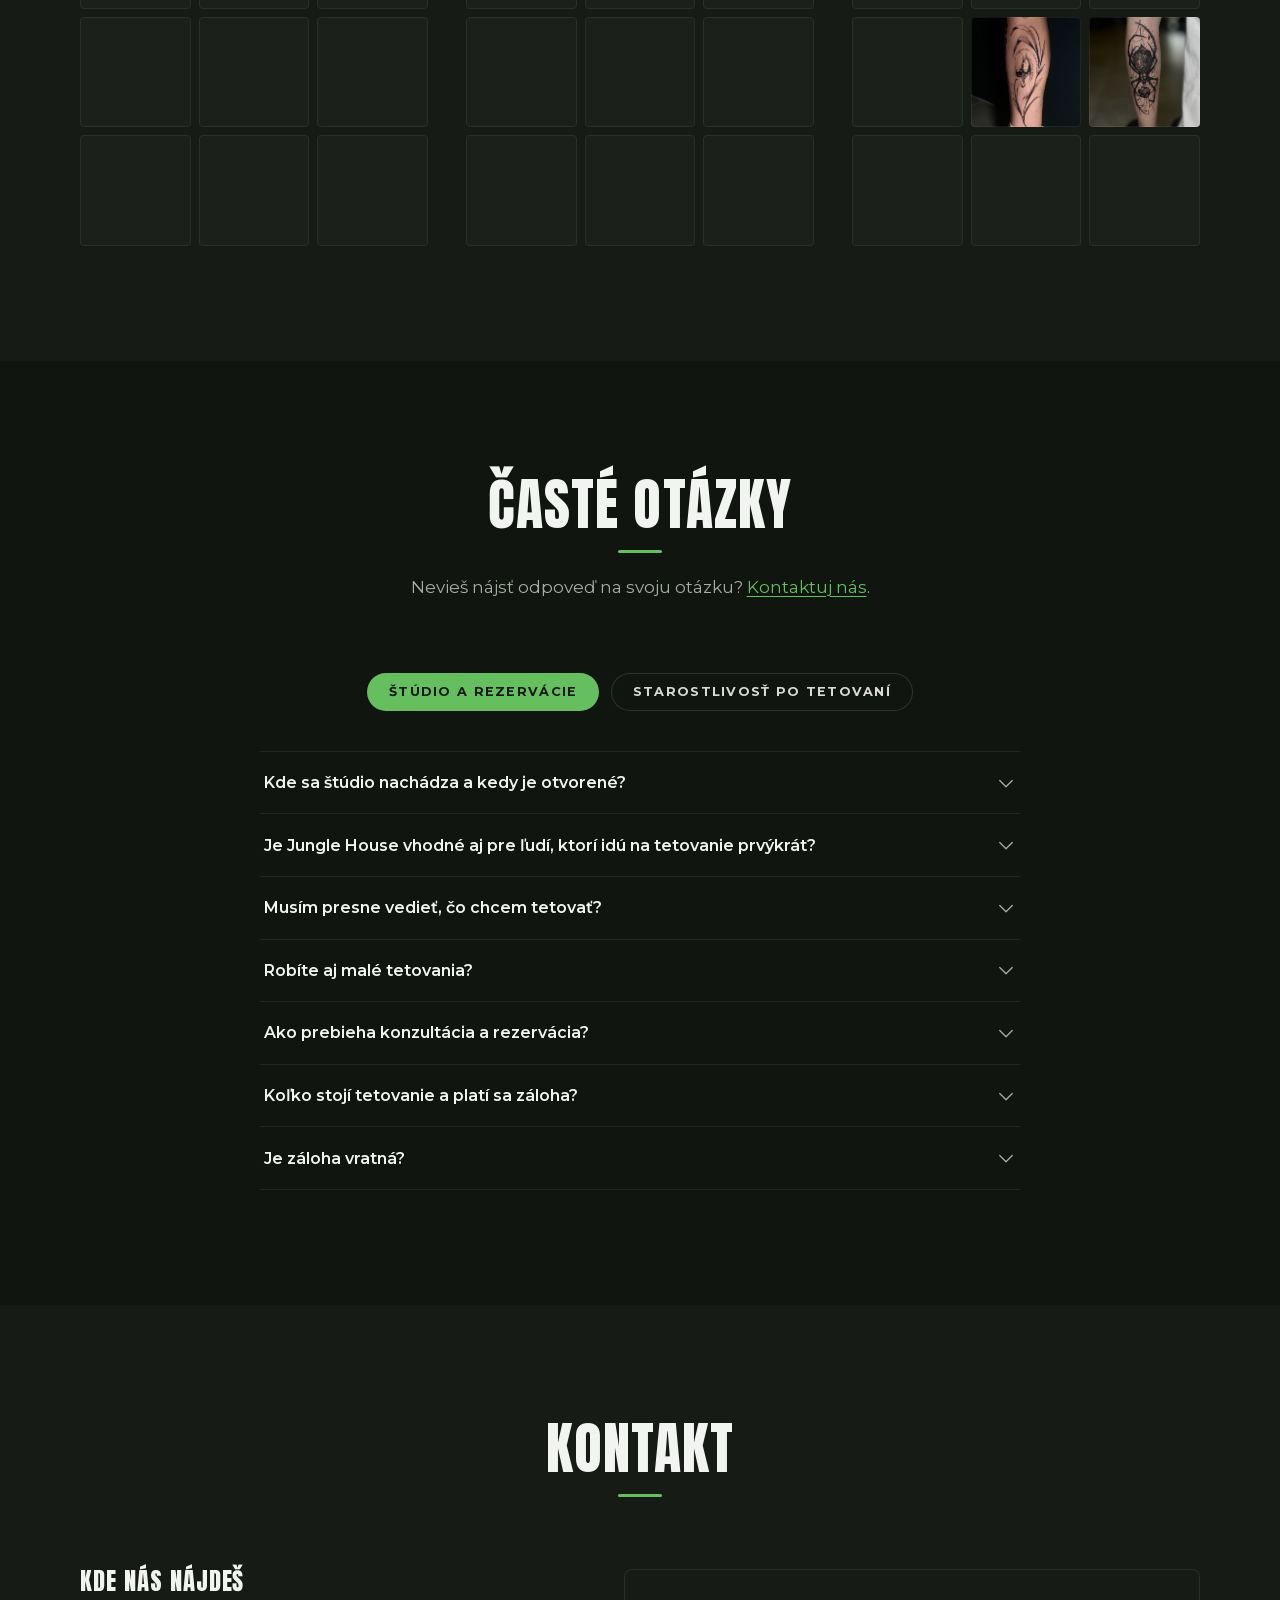
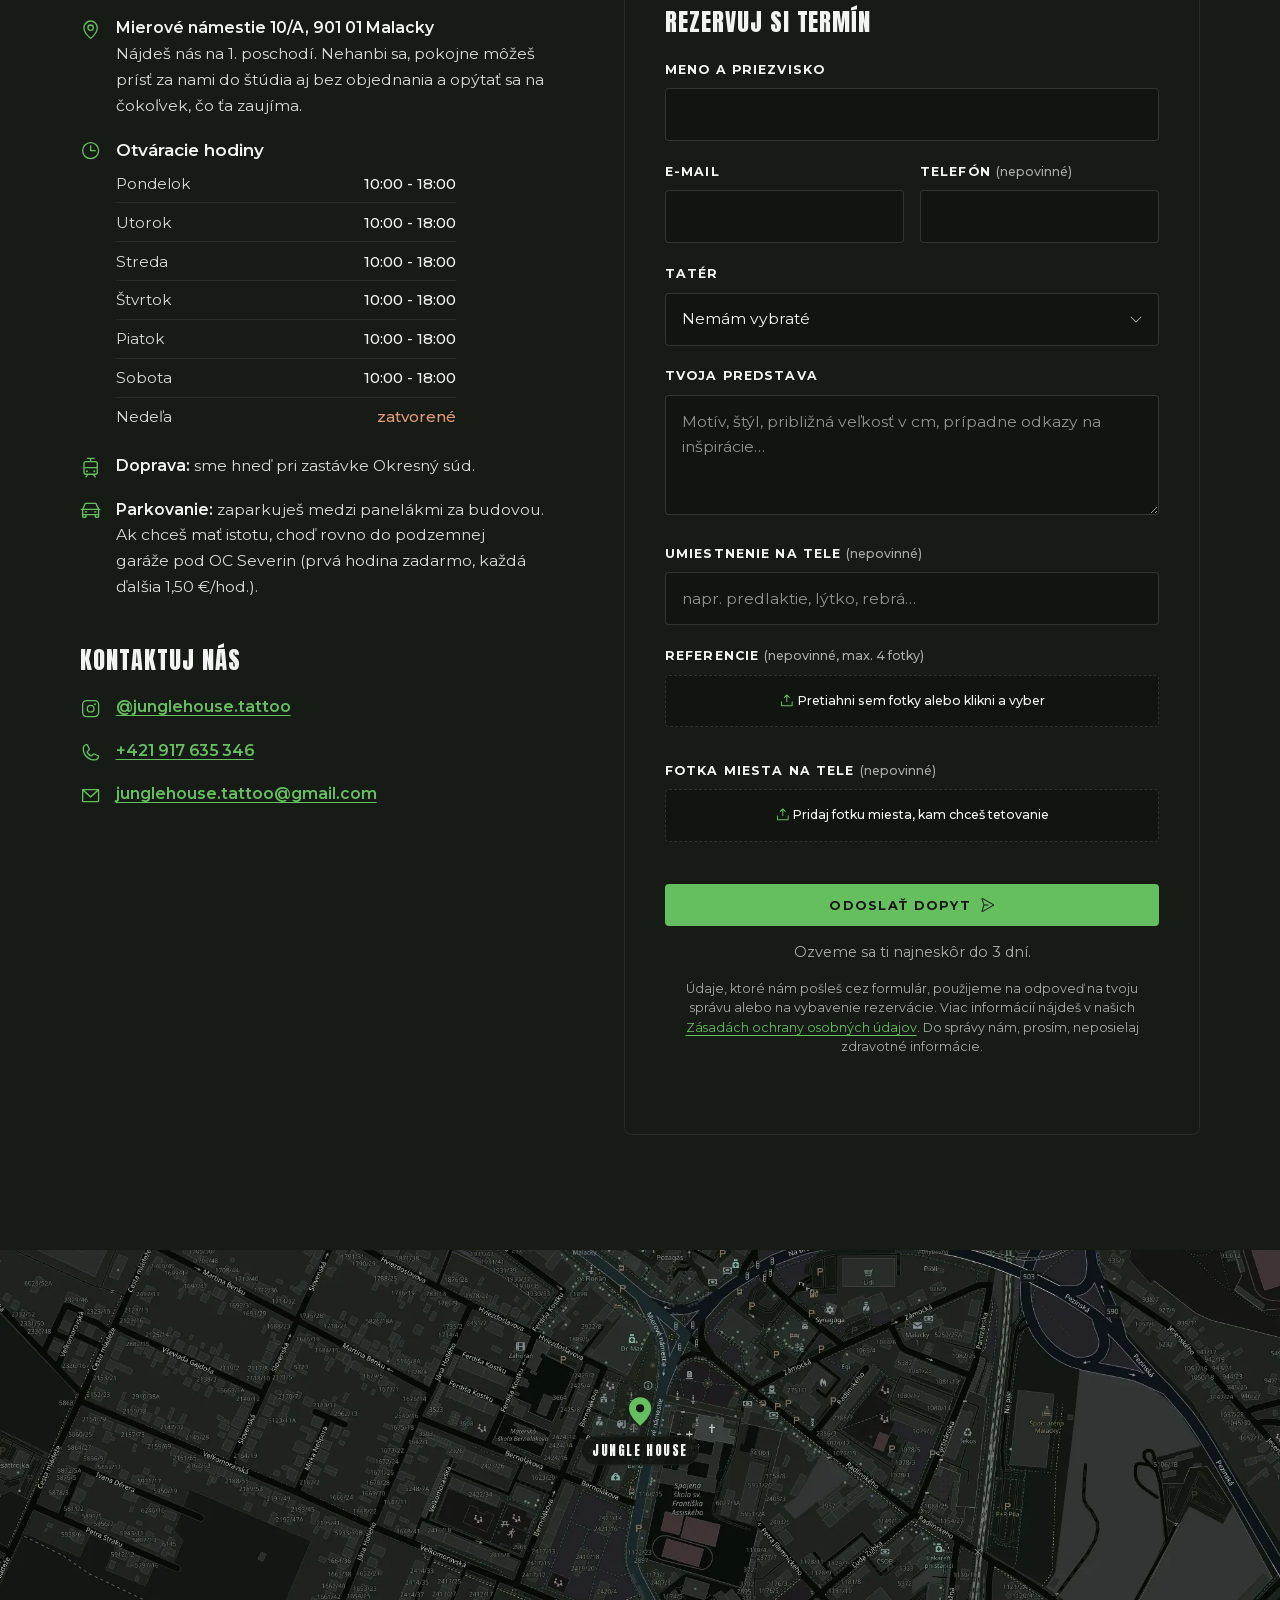
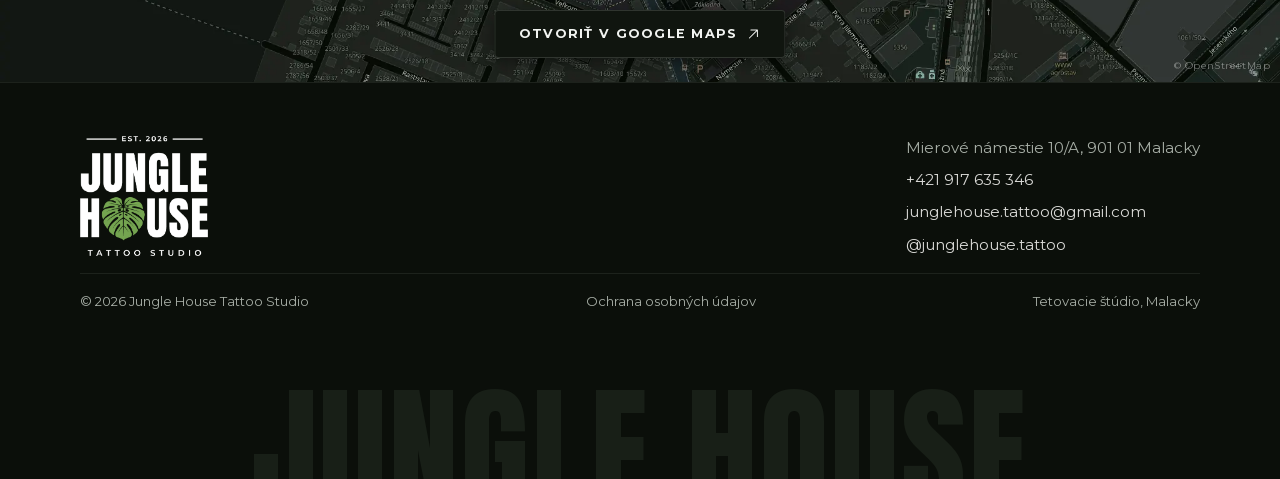
==== commit 47e62fd2: "Formular cez vlastny odoslat.php (mail() na Websupporte) namiesto FormSubmit; testovaci adresat Co-A" ====
--- a/index.html
+++ b/index.html
@@ -401,13 +401,9 @@
 
           </div>
 
-          <!-- Form: FormSubmit backend (aktivovaný na junglehouse.tattoo@gmail.com) -->
-          <form class="contact-form reveal" id="rezervacia" action="https://formsubmit.co/junglehouse.tattoo@gmail.com" method="POST" enctype="multipart/form-data" novalidate>
+          <!-- Form: odoslat.php pošle dopyt e-mailom (mail() na hostingu Websupport) -->
+          <form class="contact-form reveal" id="rezervacia" action="odoslat.php" method="POST" enctype="multipart/form-data" novalidate>
             <h3>Rezervuj si termín</h3>
-            <input type="hidden" name="_subject" value="Nová rezervácia z webu Jungle House">
-            <input type="hidden" name="_template" value="table">
-            <input type="hidden" name="_captcha" value="false">
-            <input type="hidden" name="_next" value="https://junglehouse.sk/dakujeme.html">
             <input type="text" name="_honey" style="display:none" tabindex="-1" autocomplete="off" aria-hidden="true">
 
             <div class="field">
@@ -449,7 +445,7 @@
               <label class="dropzone" id="dz-ref" for="f-ref">
                 <svg class="icn" aria-hidden="true"><use href="#i-upload-simple"/></svg>
                 <span>Pretiahni sem fotky alebo klikni a vyber</span>
-                <input type="file" id="f-ref" name="attachment" accept="image/*" multiple>
+                <input type="file" id="f-ref" name="referencie[]" accept="image/*" multiple>
               </label>
               <ul class="previews" id="prev-ref"></ul>
             </div>
@@ -458,7 +454,7 @@
               <label class="dropzone" id="dz-miesto" for="f-miesto">
                 <svg class="icn" aria-hidden="true"><use href="#i-upload-simple"/></svg>
                 <span>Pridaj fotku miesta, kam chceš tetovanie</span>
-                <input type="file" id="f-miesto" name="attachment" accept="image/*">
+                <input type="file" id="f-miesto" name="miesto" accept="image/*">
               </label>
               <ul class="previews" id="prev-miesto"></ul>
             </div>
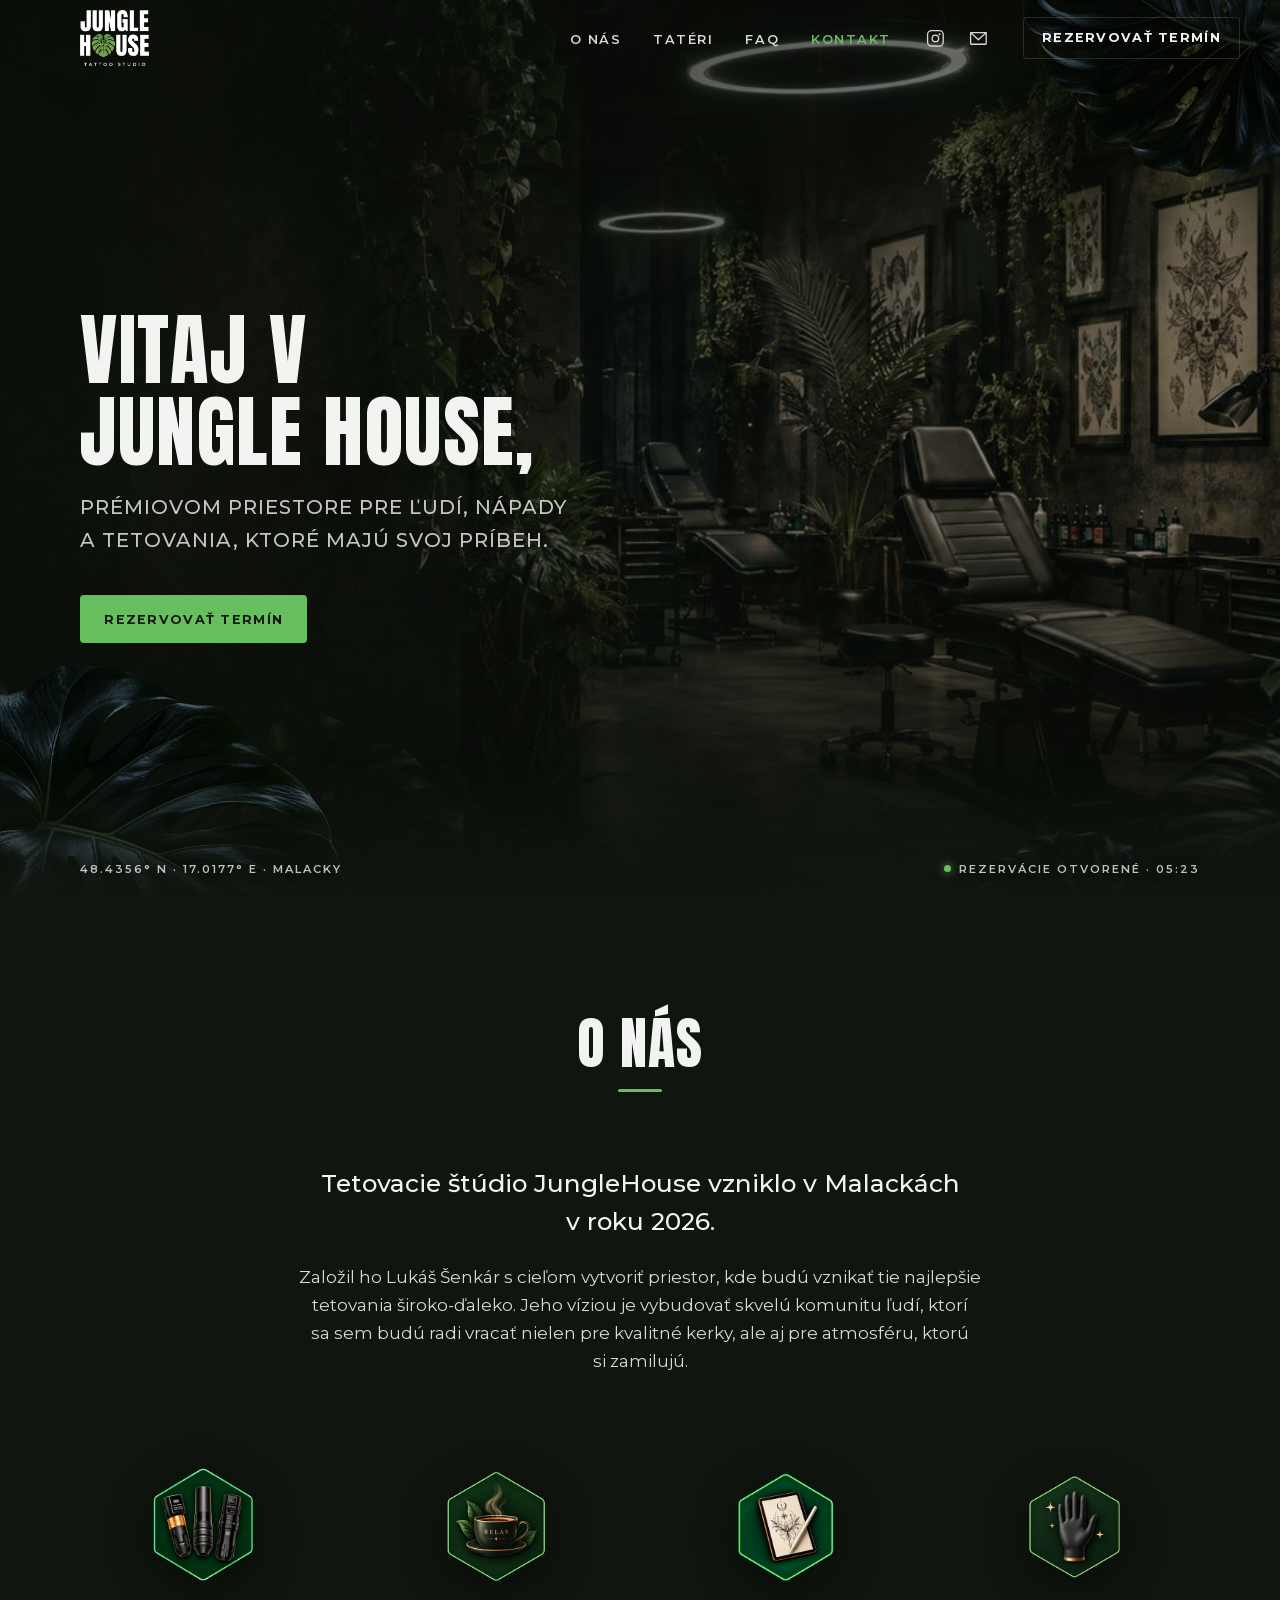
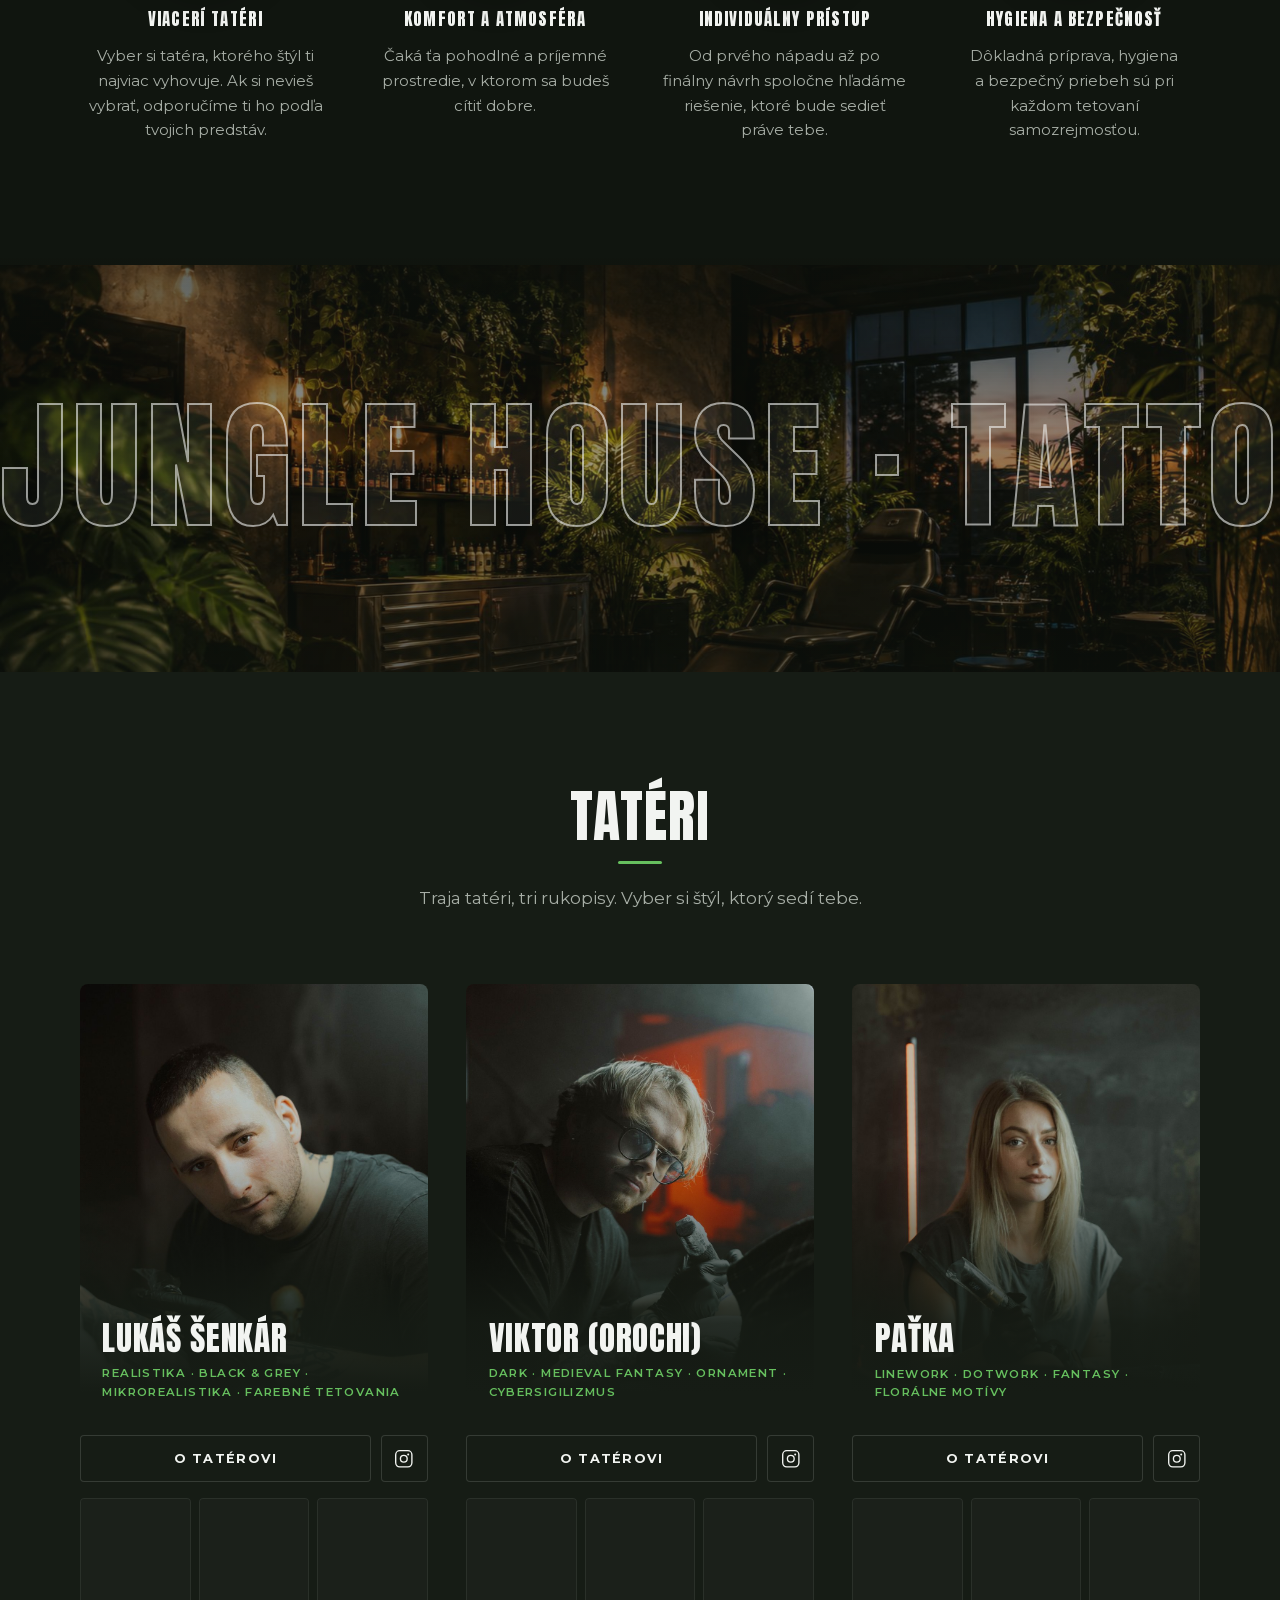
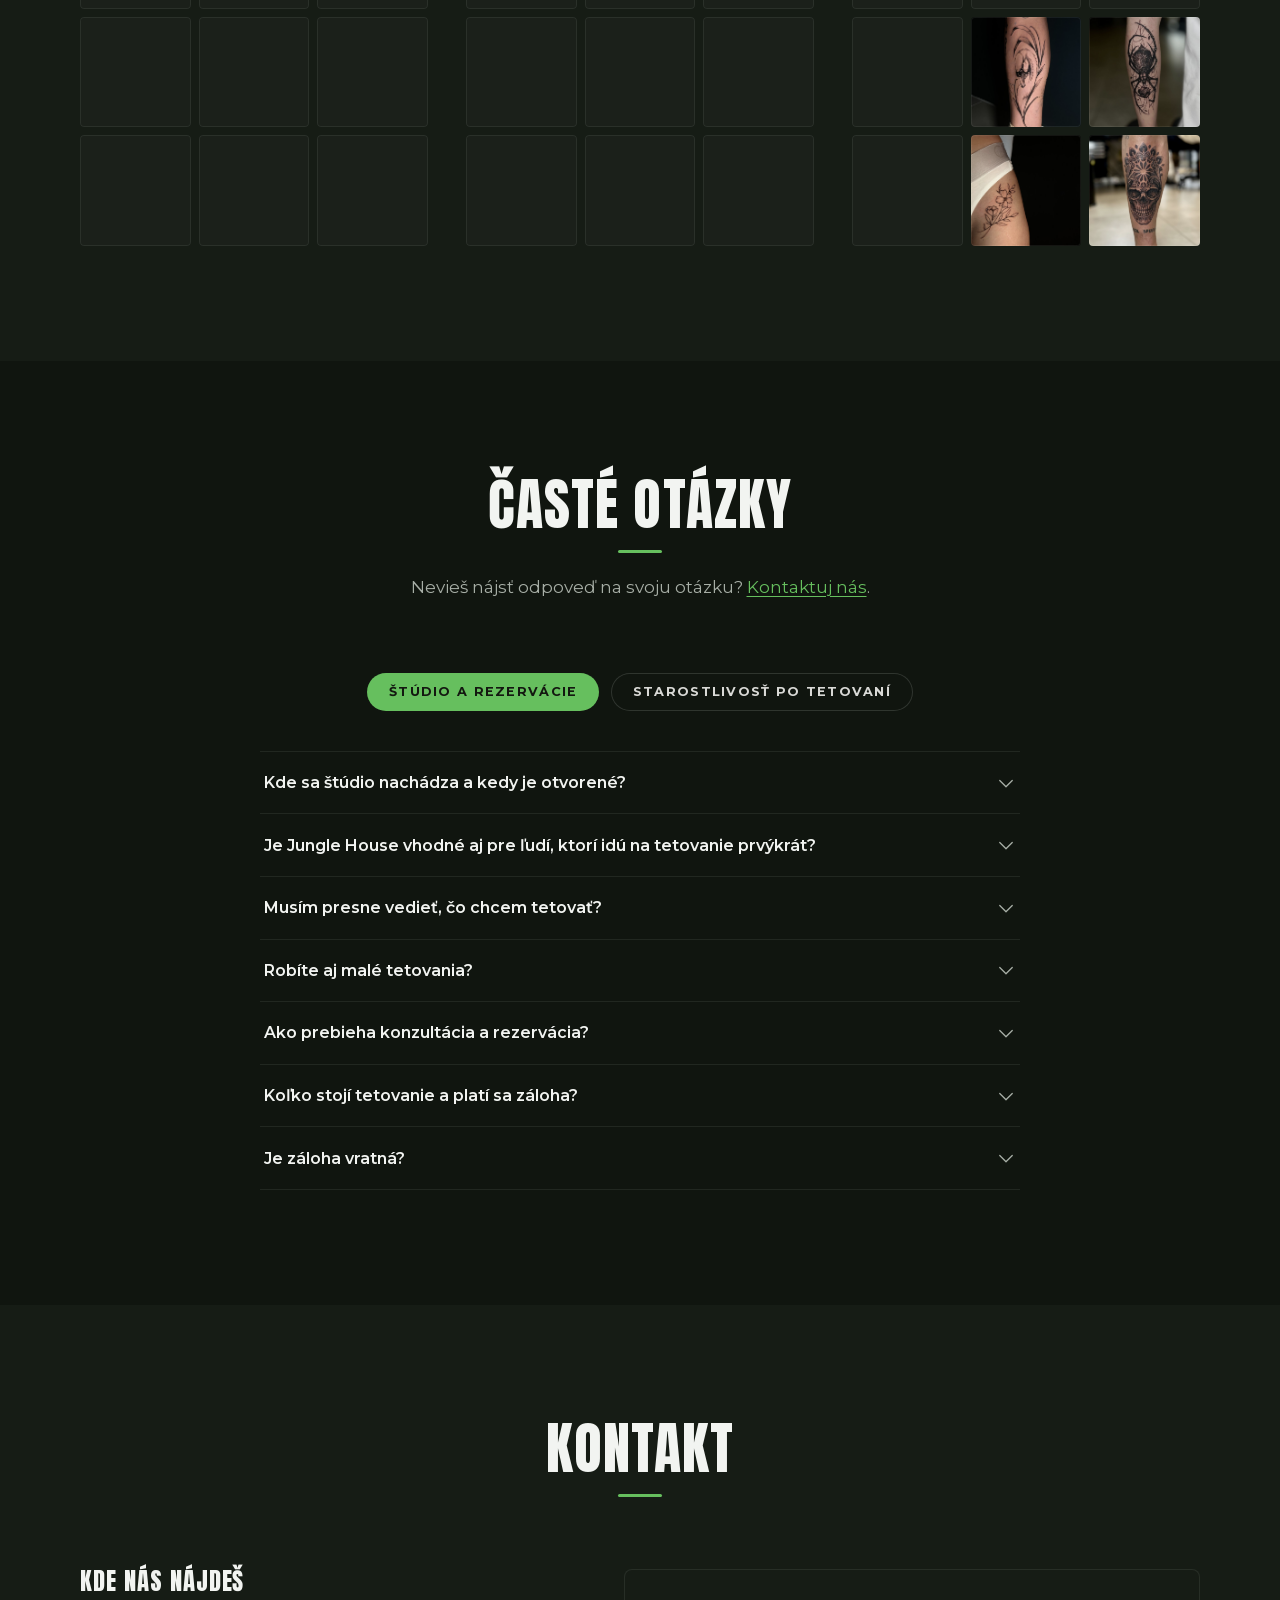
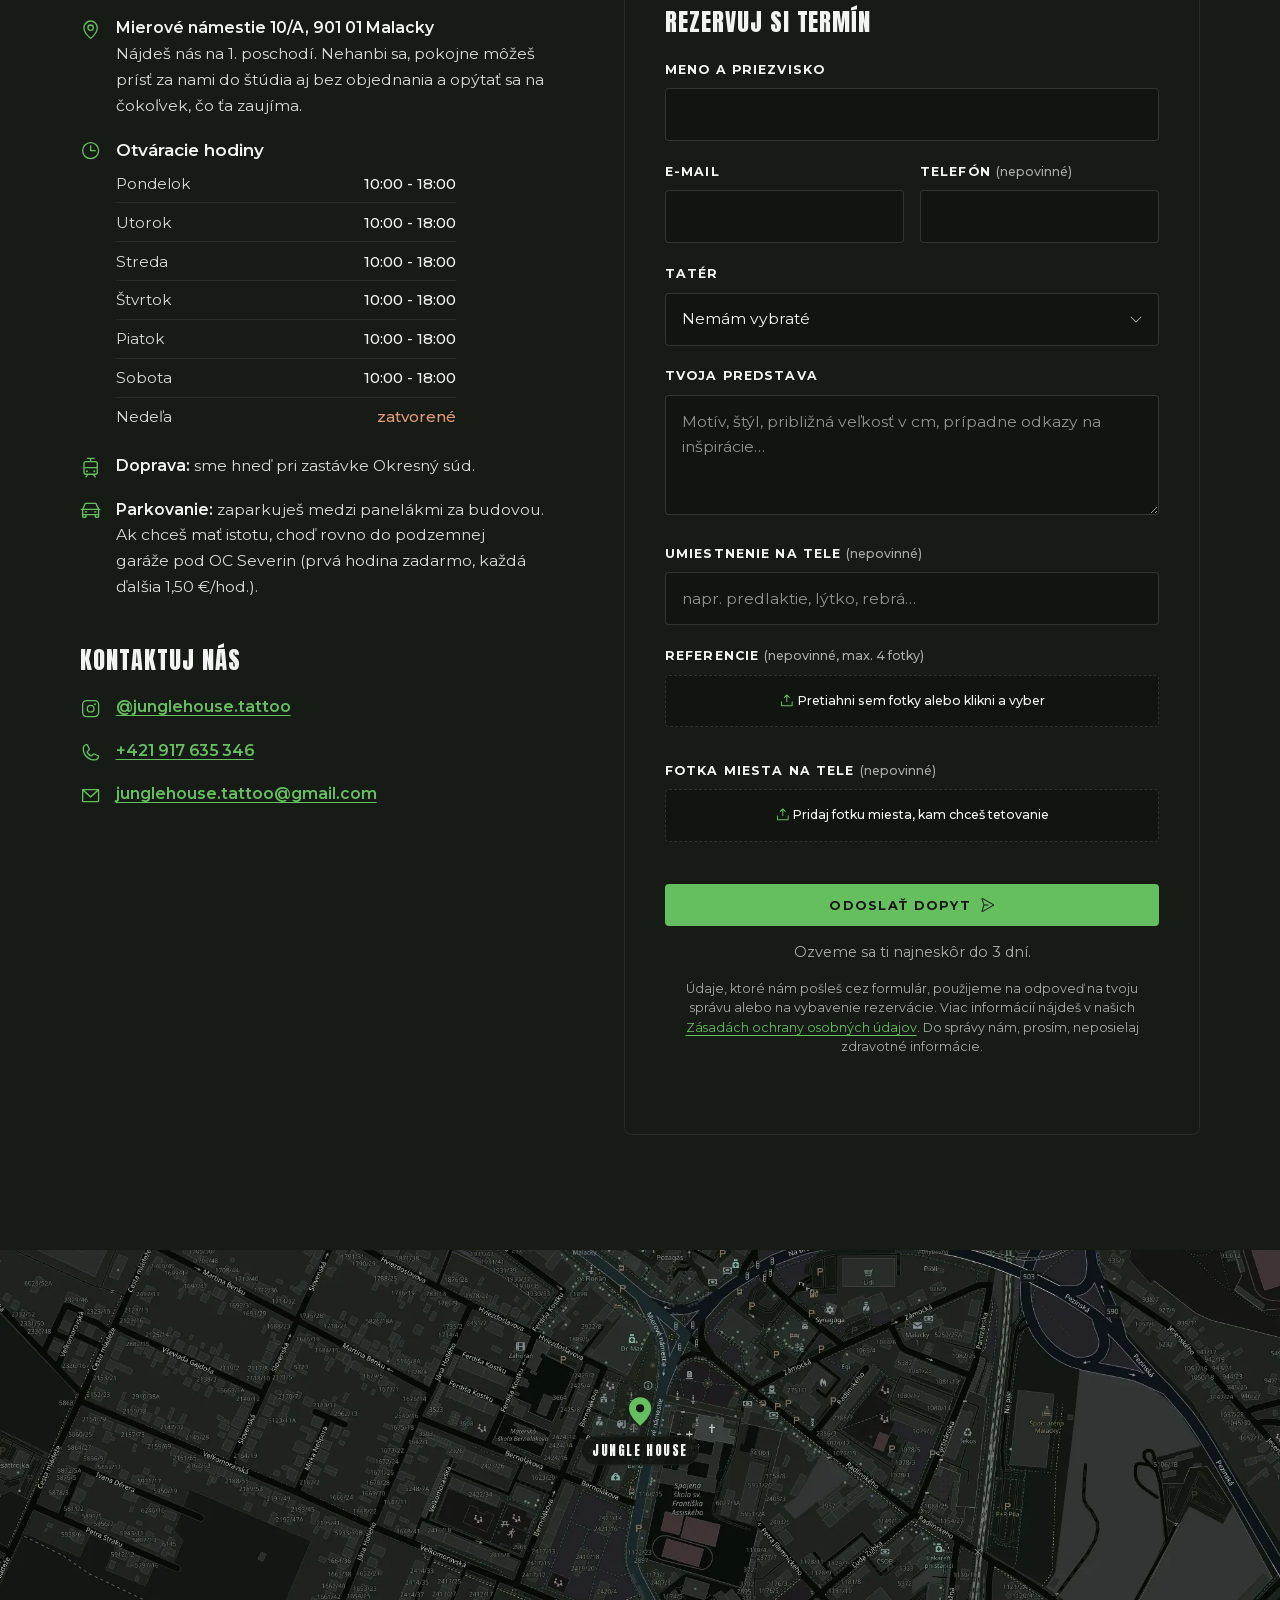
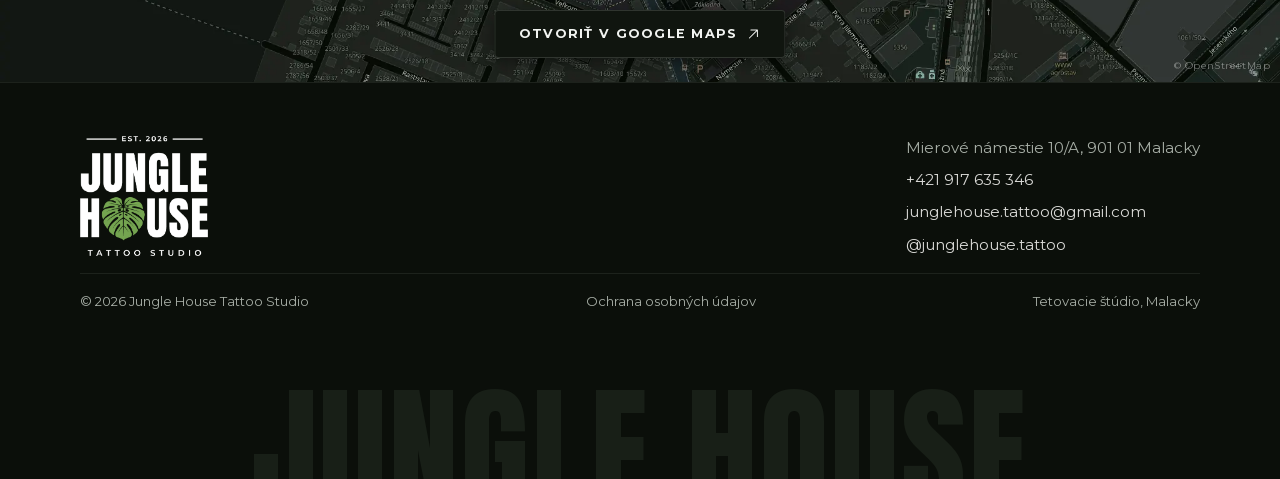
==== commit ce69d6d3: "Verzia v URL pre styles.css a script.js (cache proxy Websupportu) Co-Authored-By: Claude Opus 5.5 (1" ====
--- a/index.html
+++ b/index.html
@@ -19,7 +19,7 @@
   <link rel="preload" as="font" type="font/woff2" href="assets/fonts/anton-400-latin-ext.woff2" crossorigin>
   <link rel="preload" as="image" href="assets/brand/hero-2000.jpg" imagesrcset="assets/brand/hero-768.jpg 768w, assets/brand/hero-1280.jpg 1280w, assets/brand/hero-2000.jpg 2000w" imagesizes="100vw" fetchpriority="high">
   <link rel="stylesheet" href="assets/fonts/fonts.css">
-  <link rel="stylesheet" href="styles.css">
+  <link rel="stylesheet" href="styles.css?v=bf7f8bd8">
   <script type="application/ld+json">
   {
     "@context": "https://schema.org",
@@ -599,6 +599,6 @@
     </button>
   </dialog>
 
-  <script src="script.js" defer onerror="document.documentElement.classList.remove('js')"></script>
+  <script src="script.js?v=bf7f8bd8" defer onerror="document.documentElement.classList.remove('js')"></script>
 </body>
 </html>
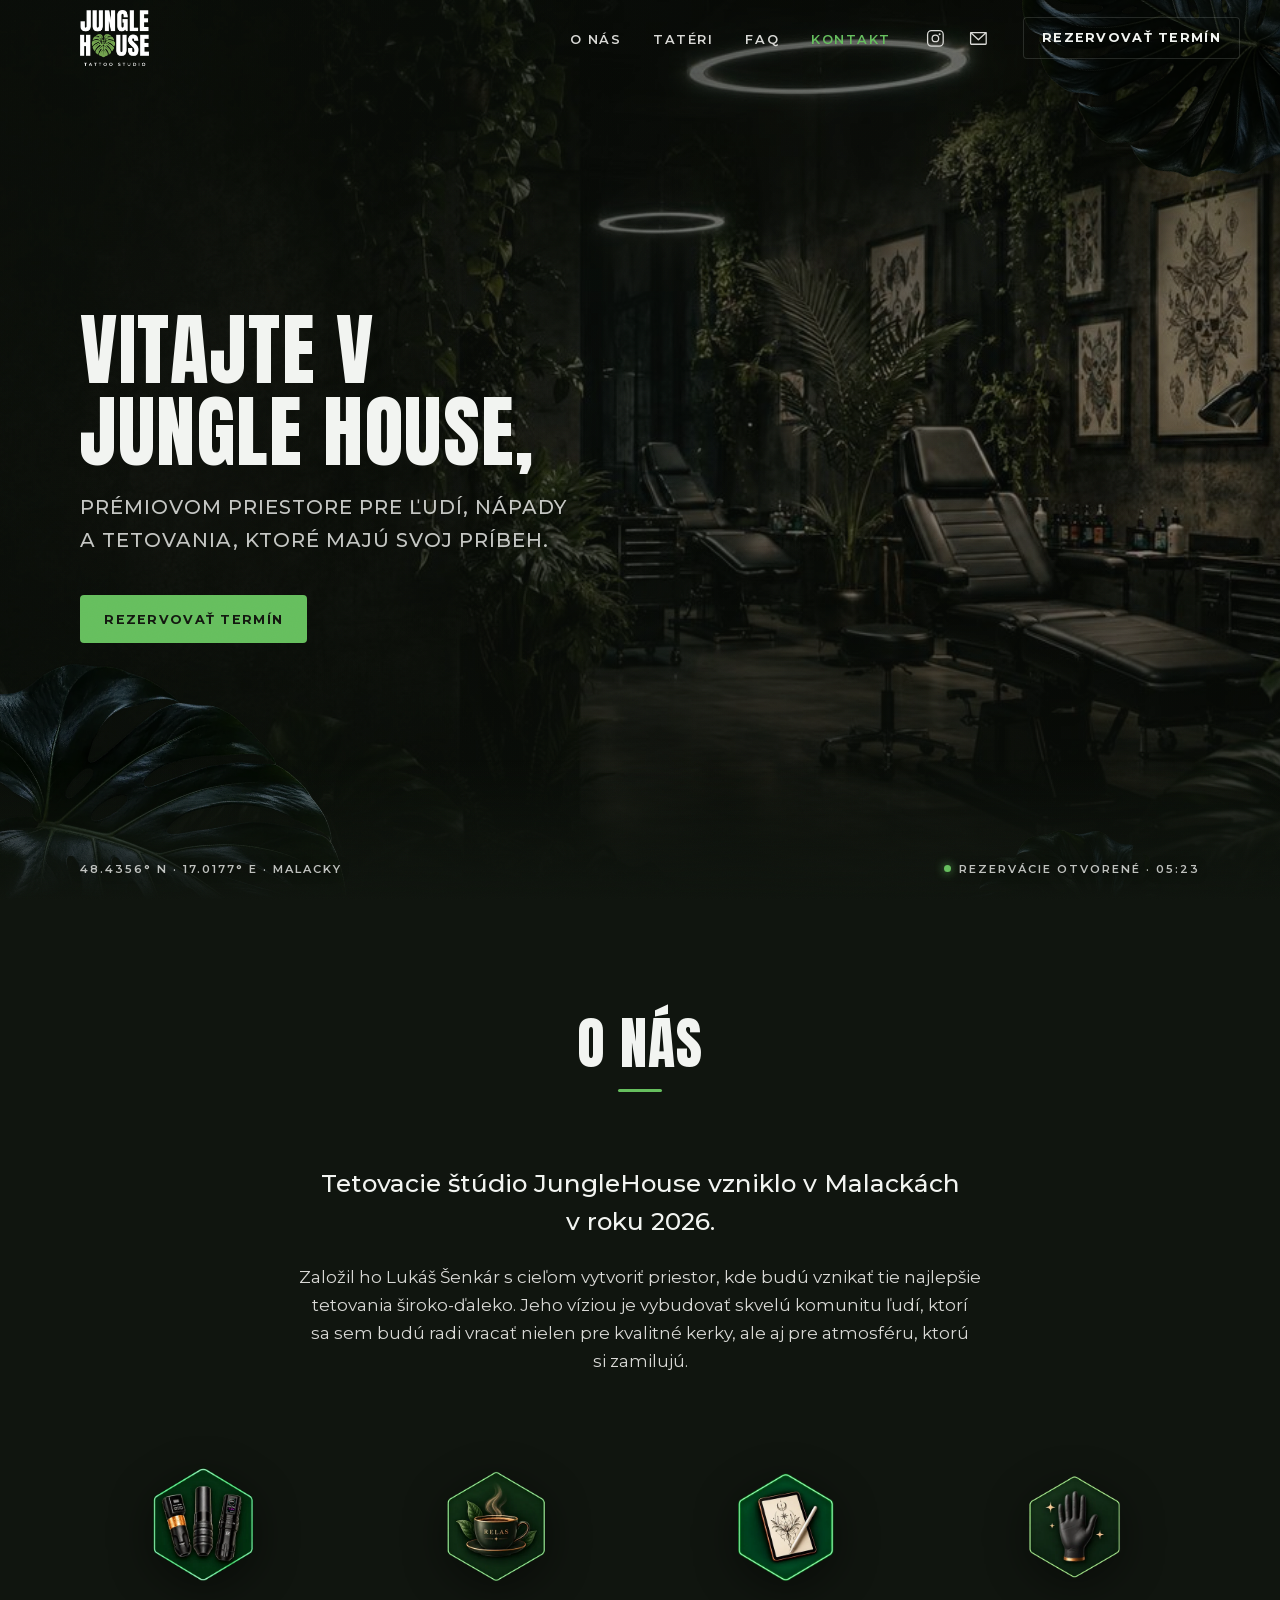
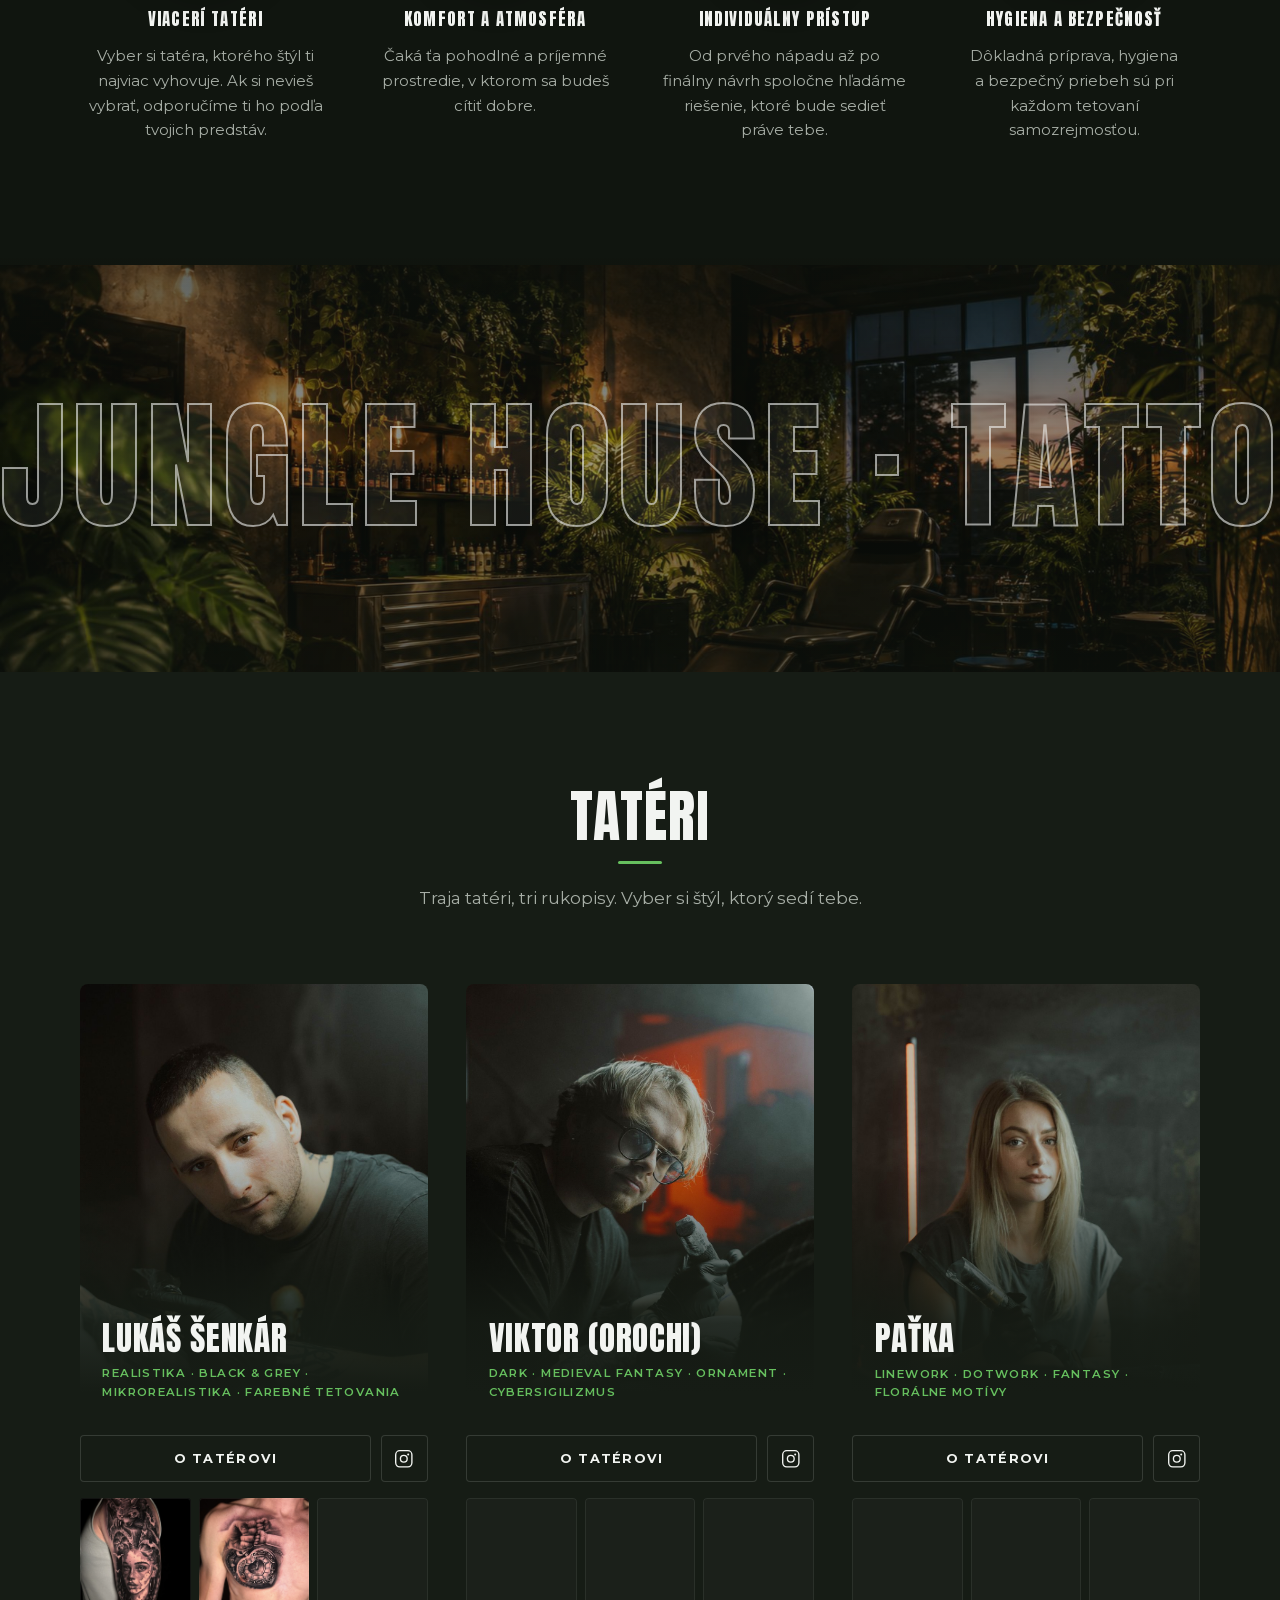
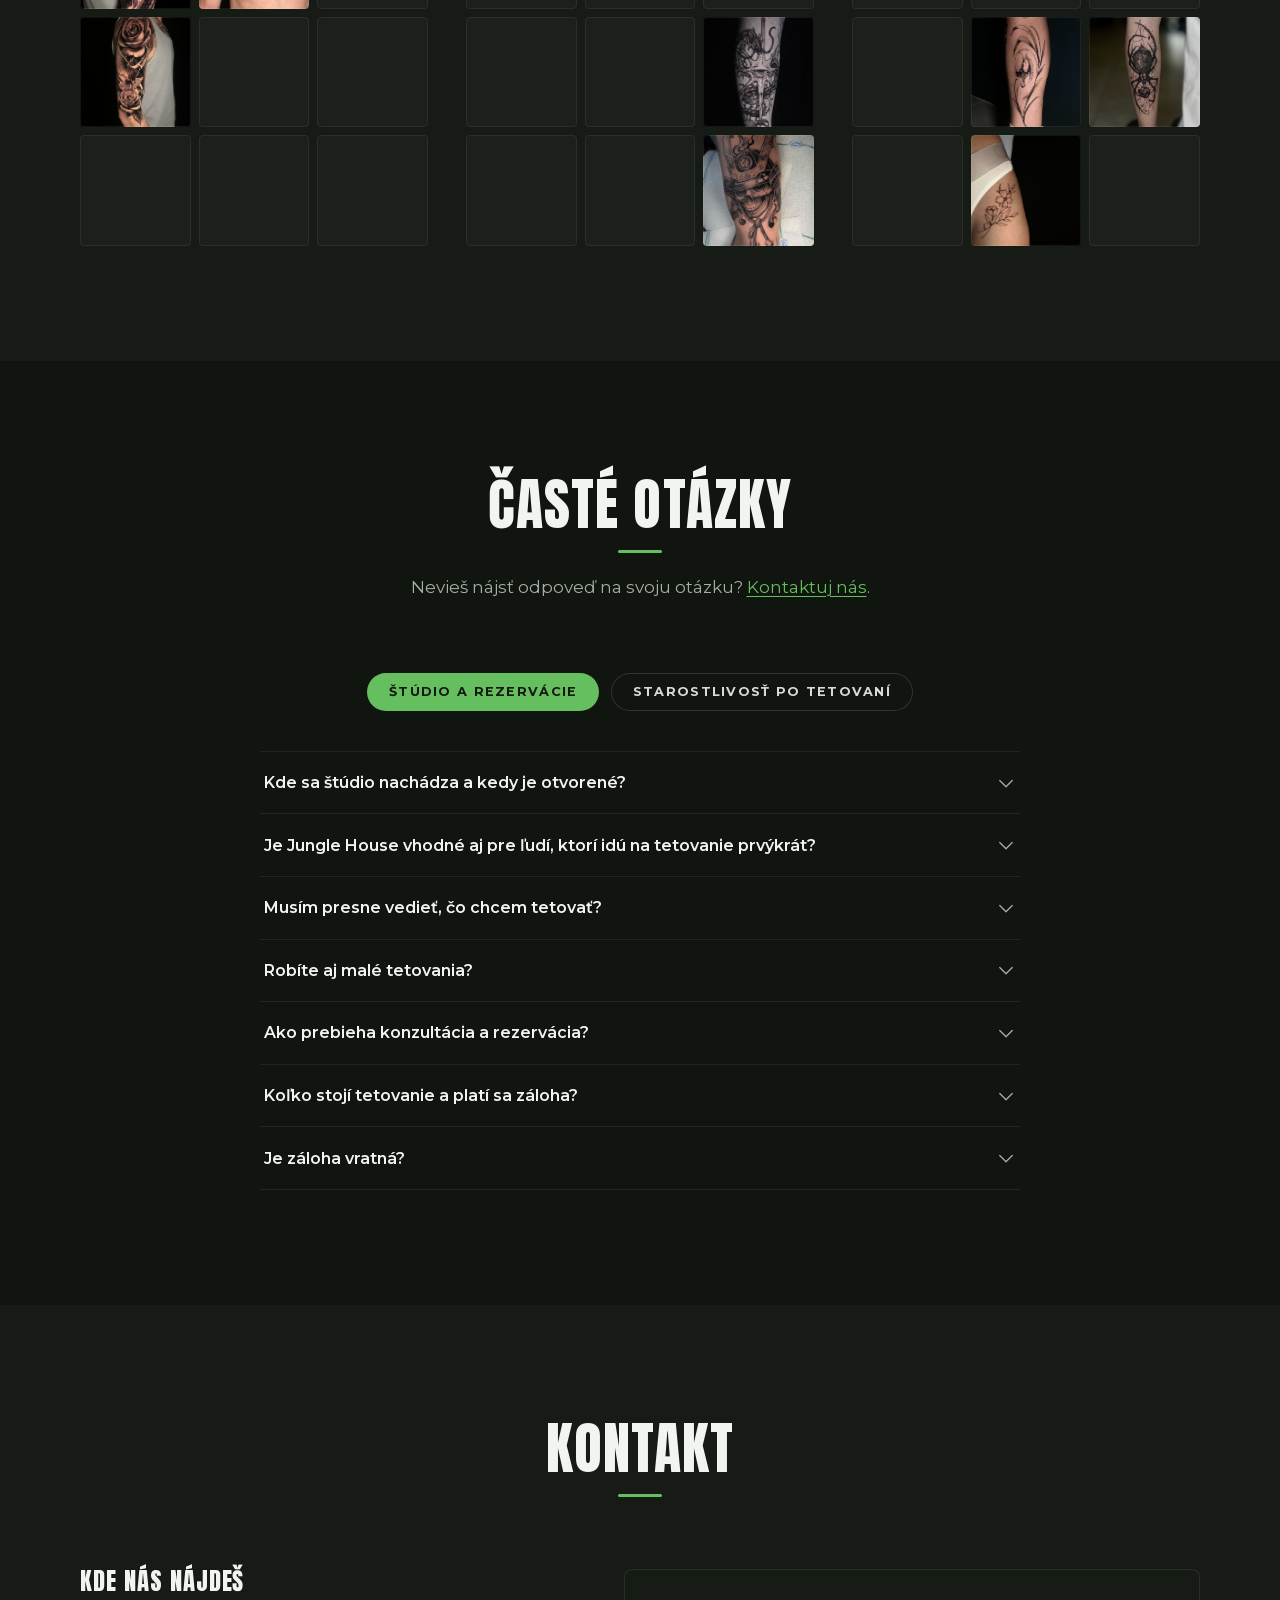
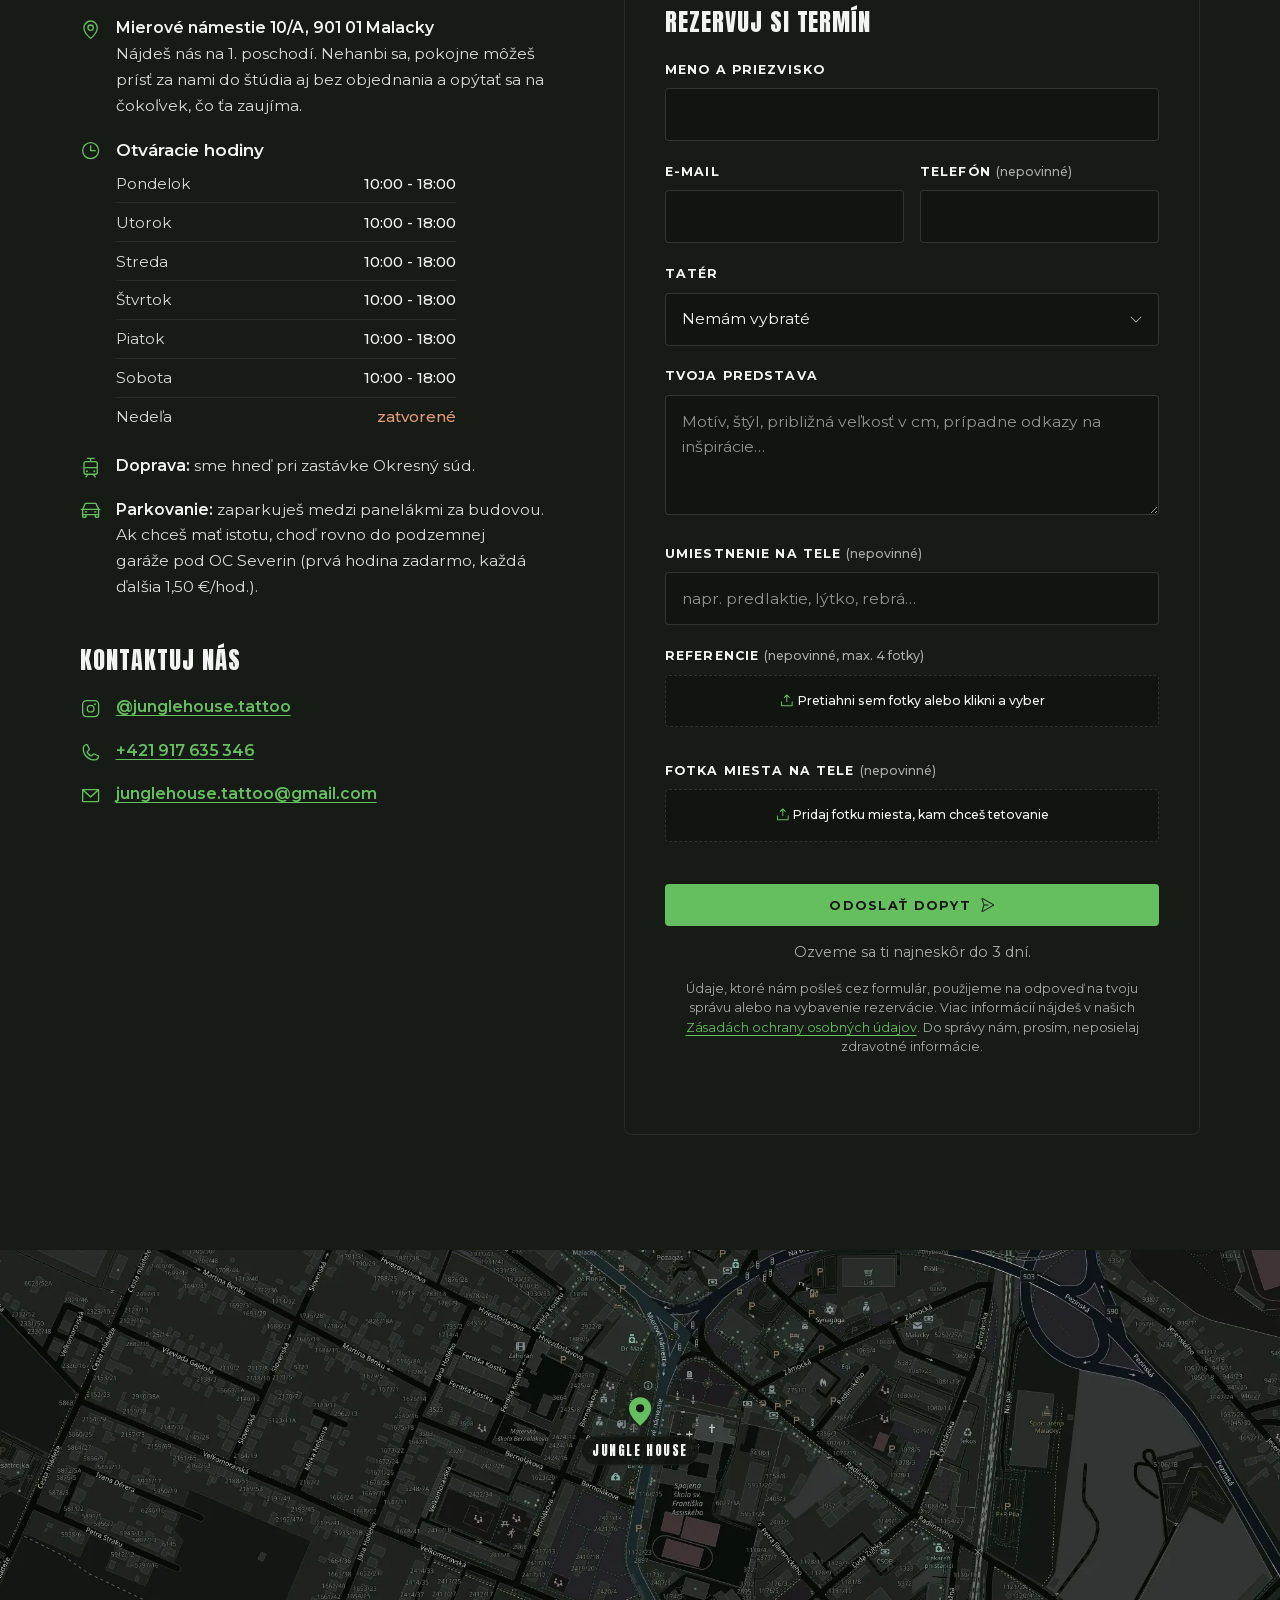
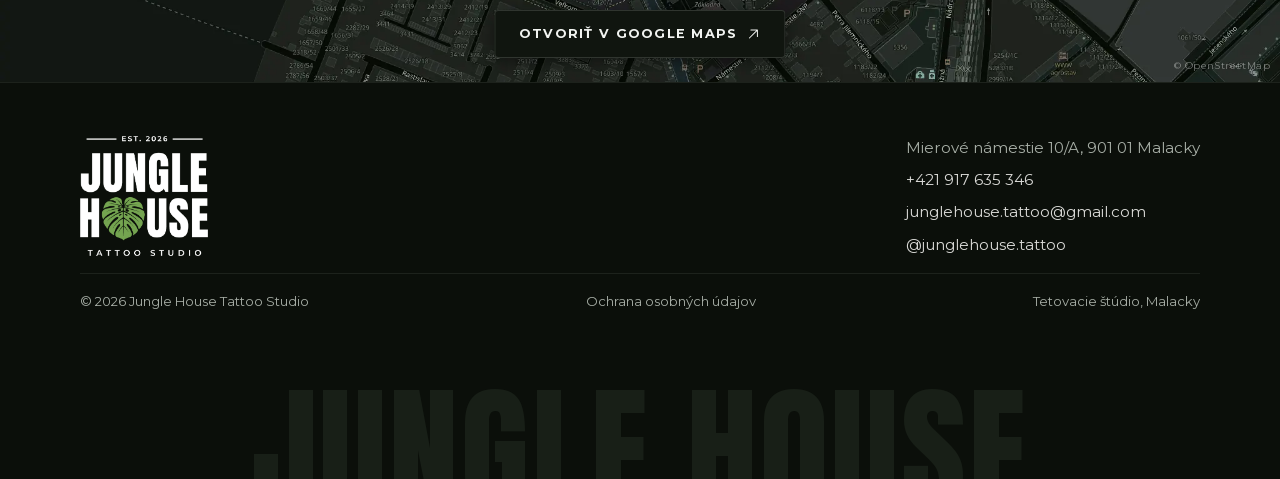
==== commit 1e584a20: "Update H1 heading from 'Vitaj v' to 'Vitajte v' Co-authored-by: Kontri15 <167421821+Kontri15@users.n" ====
--- a/index.html
+++ b/index.html
@@ -114,7 +114,7 @@
       <div class="fireflies" id="fireflies" aria-hidden="true"></div>
       <div class="container">
         <div class="hero-content">
-          <h1><span class="line"><span class="line-inner h1-top">Vitaj v<br>Jungle&nbsp;House,</span></span><span class="line"><span class="line-inner">prémiovom priestore pre ľudí, nápady a&nbsp;tetovania, ktoré majú svoj príbeh.</span></span></h1>
+          <h1><span class="line"><span class="line-inner h1-top">Vitajte v<br>Jungle&nbsp;House,</span></span><span class="line"><span class="line-inner">prémiovom priestore pre ľudí, nápady a&nbsp;tetovania, ktoré majú svoj príbeh.</span></span></h1>
           <div class="cta-row">
             <a class="btn" href="#rezervacia">Rezervovať termín</a>
           </div>
